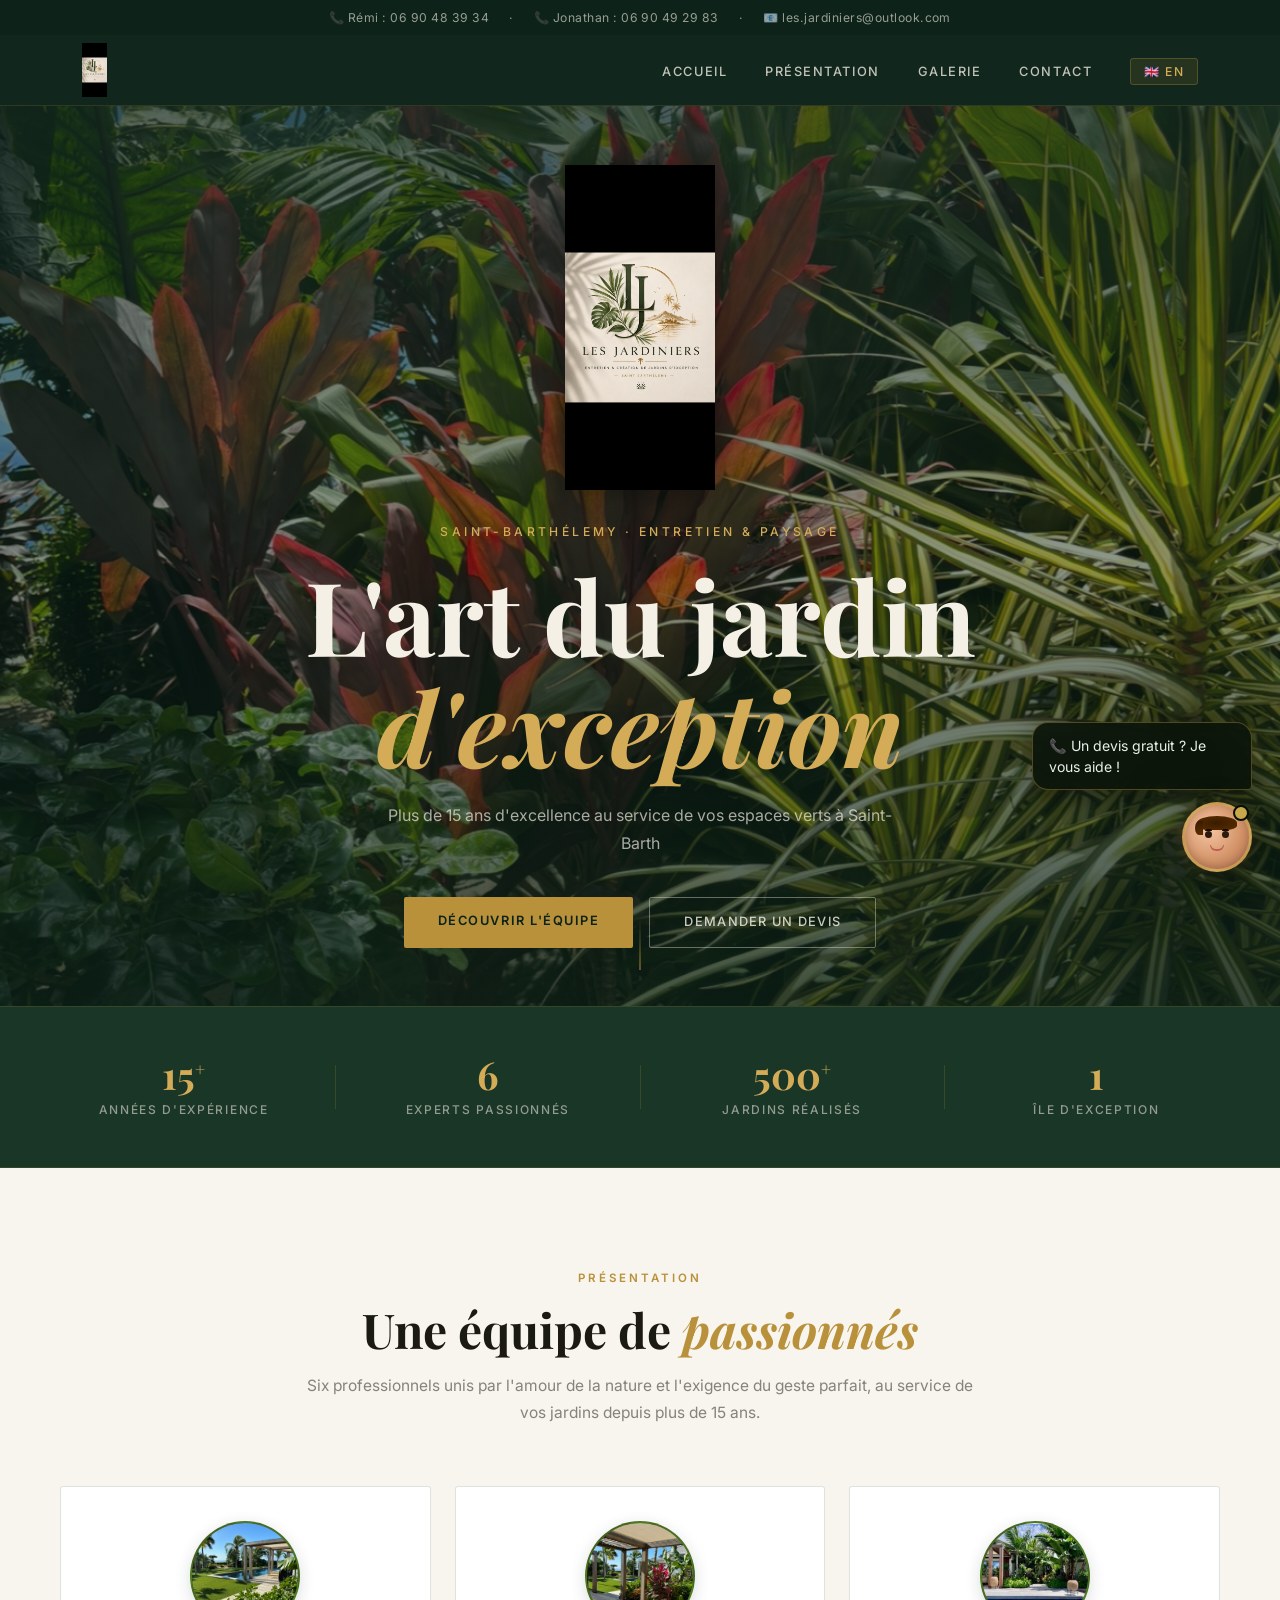
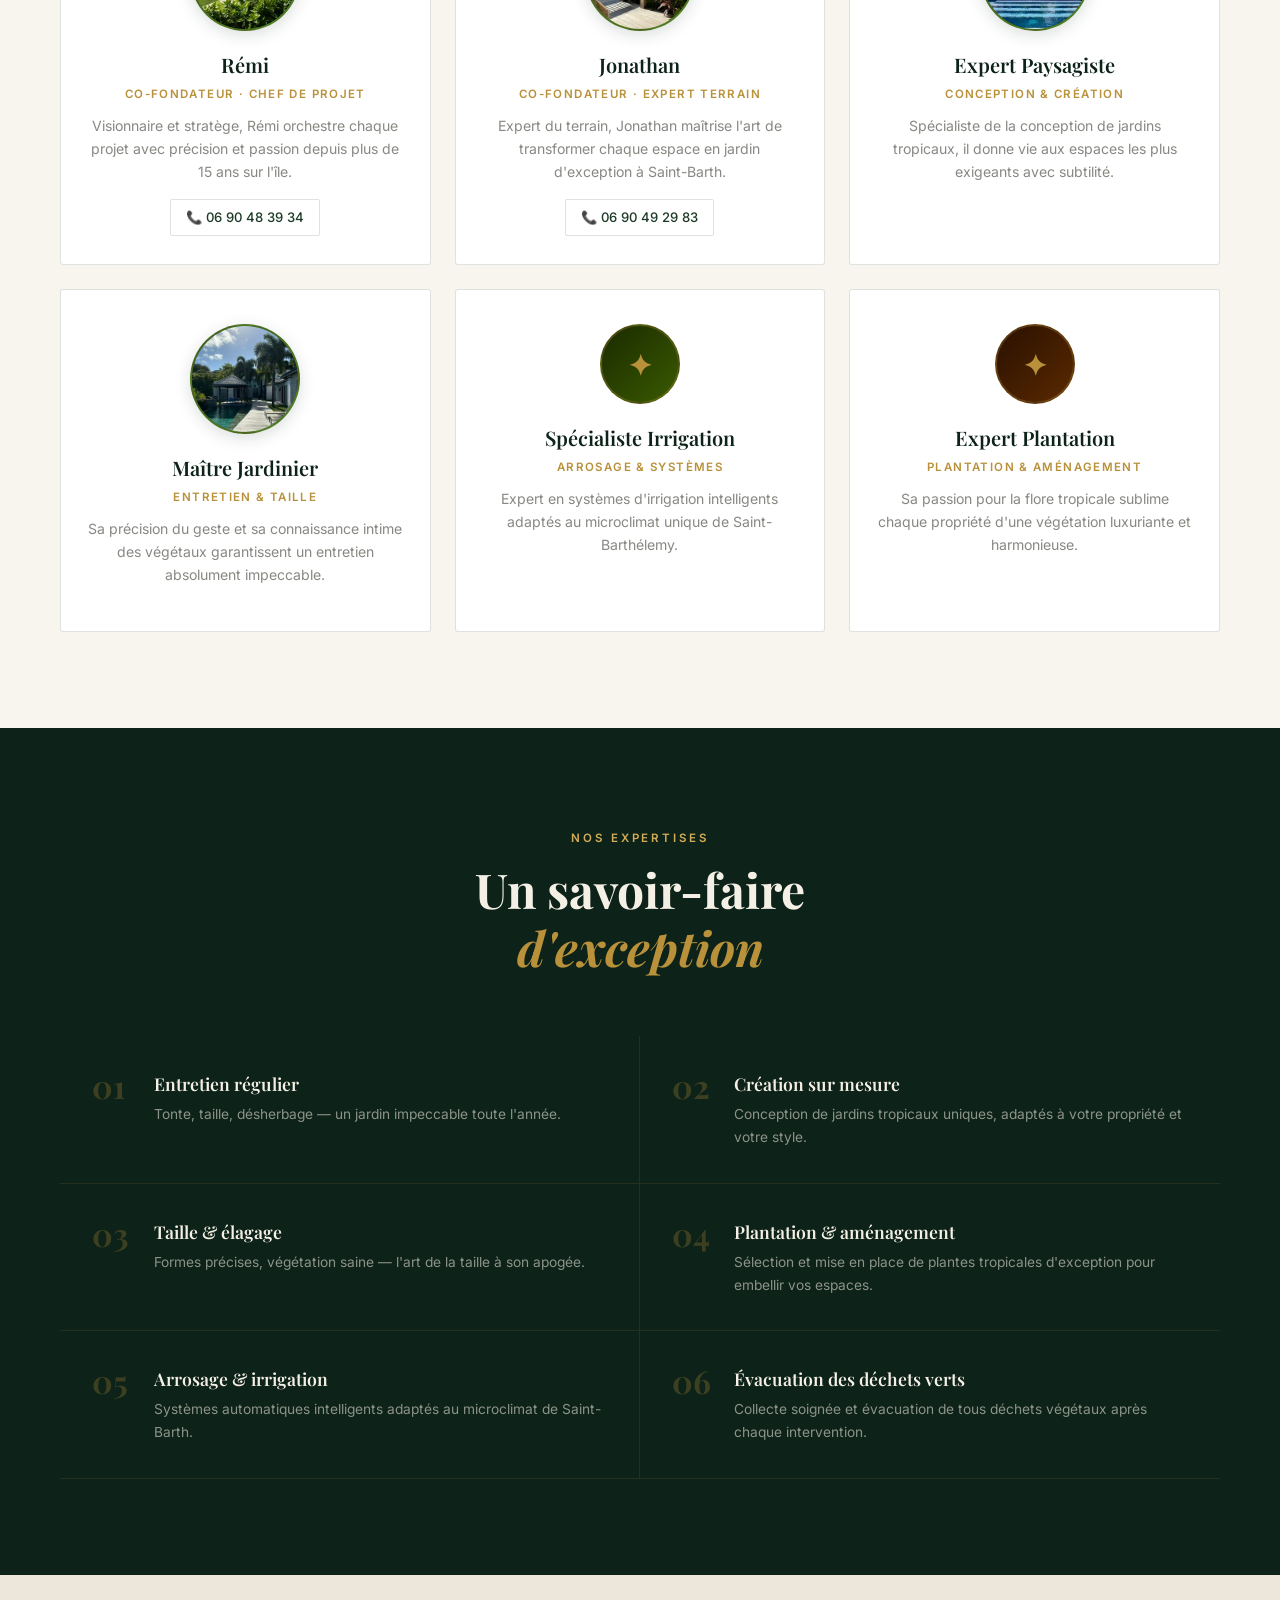
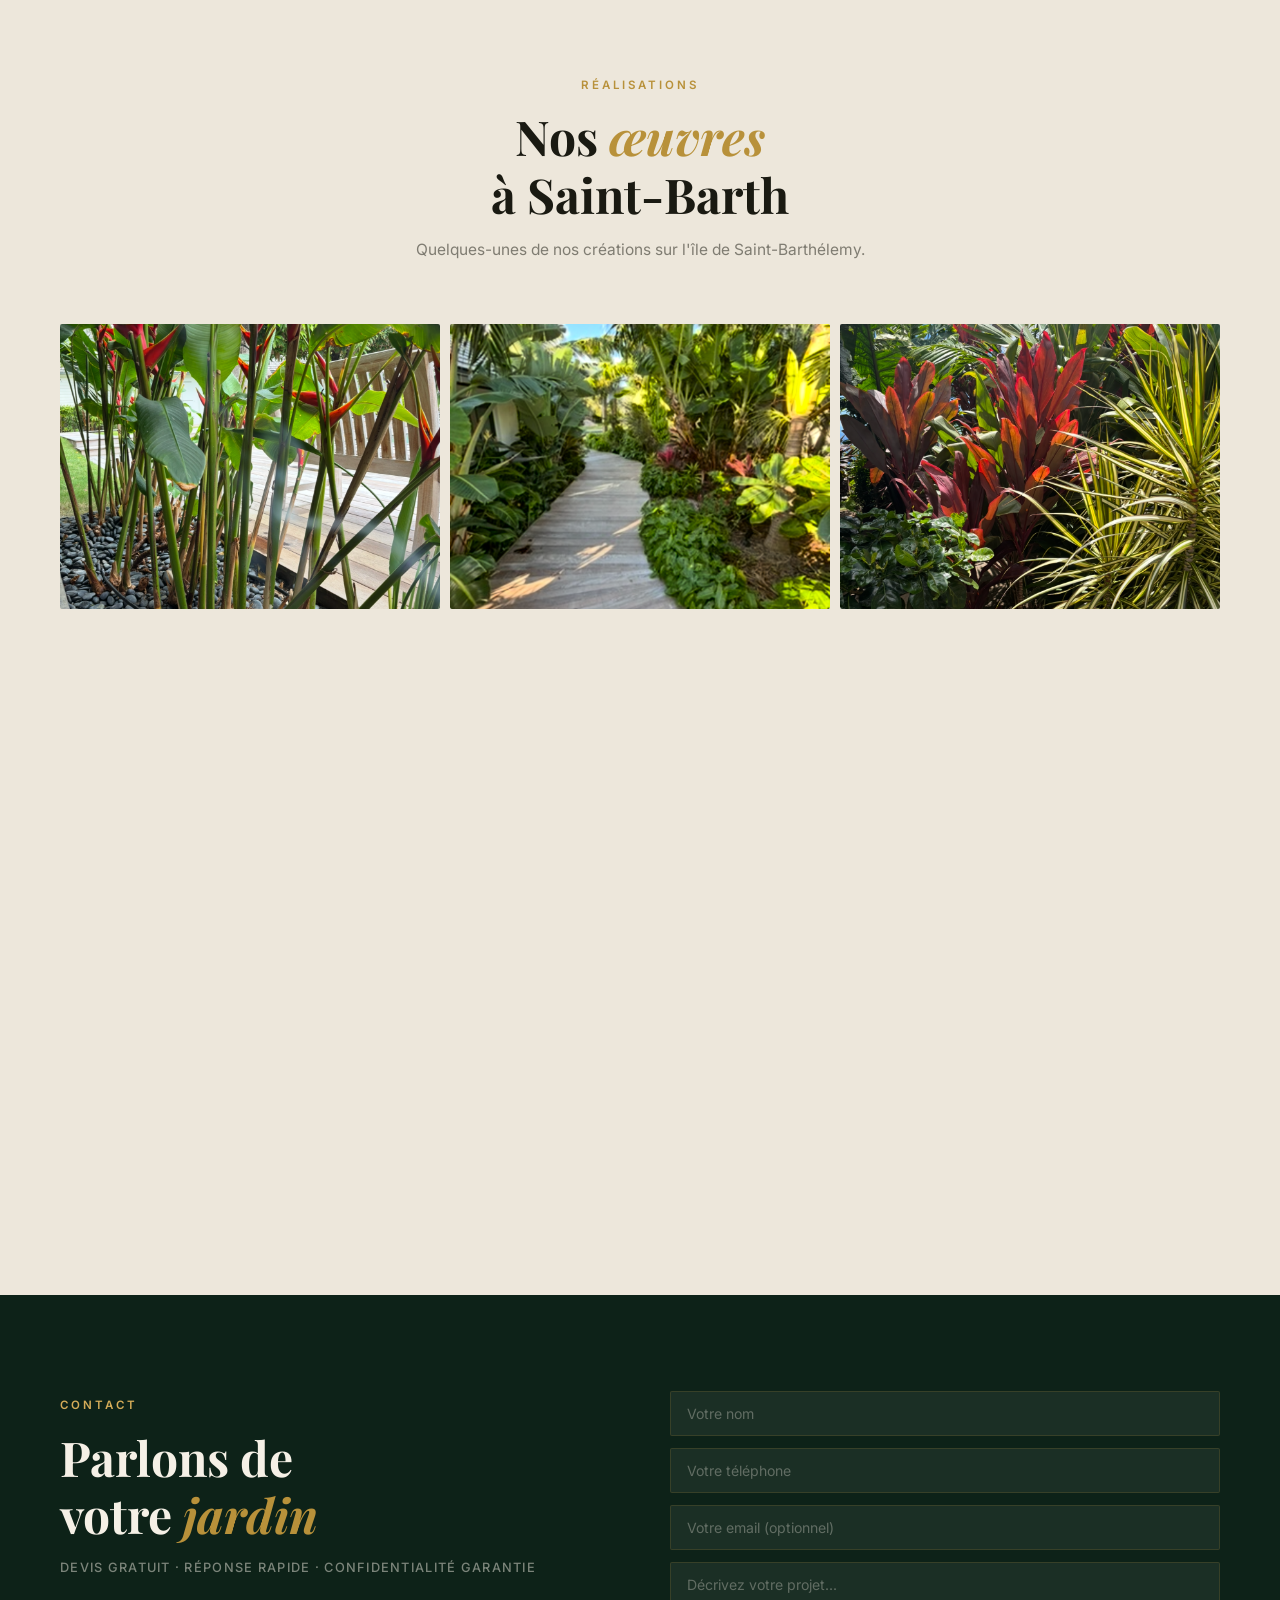
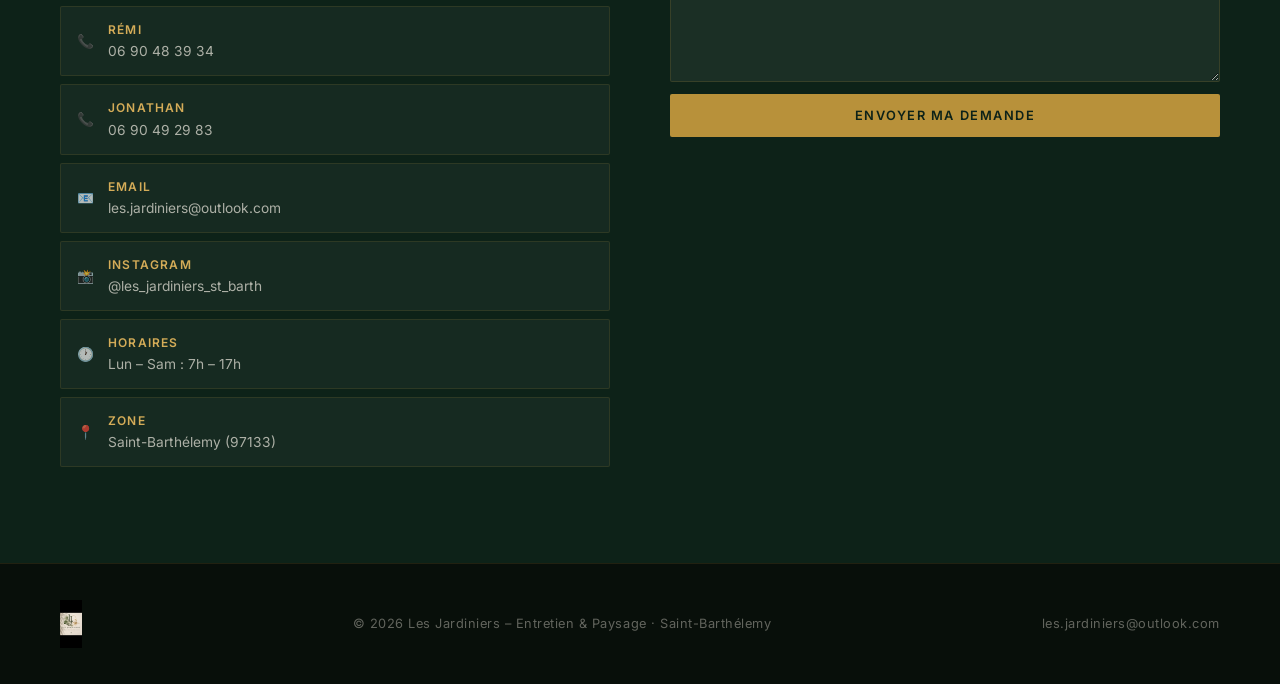
==== index.html @ 5f11cae6 "Refonte design : élégant vert/crème/or, logo intégré, nav Accueil·Présentation·Galerie·Contact https" ====
<!DOCTYPE html>
<html lang="fr">
<head>
  <meta charset="UTF-8" />
  <meta name="viewport" content="width=device-width, initial-scale=1.0" />
  <title>Les Jardiniers – Entretien & Paysage · Saint-Barthélemy</title>
  <link rel="preconnect" href="https://fonts.googleapis.com">
  <link rel="preconnect" href="https://fonts.gstatic.com" crossorigin>
  <link href="https://fonts.googleapis.com/css2?family=Playfair+Display:ital,wght@0,400;0,600;0,700;1,400;1,600&family=Inter:wght@300;400;500;600&display=swap" rel="stylesheet">
  <link rel="stylesheet" href="style.css" />
  <link rel="stylesheet" href="avatar.css" />
  <script src="three.min.js"></script>
</head>
<body>

  <!-- TOP INFO BAR -->
  <div id="topbar">
    <a href="tel:+590690483934">📞 Rémi : 06 90 48 39 34</a>
    <span>·</span>
    <a href="tel:+590690492983">📞 Jonathan : 06 90 49 29 83</a>
    <span>·</span>
    <a href="mailto:les.jardiniers@outlook.com">📧 les.jardiniers@outlook.com</a>
  </div>

  <!-- NAVIGATION -->
  <nav id="navbar">
    <div class="nav-inner">
      <a href="#accueil" class="logo">
        <img src="images/logo.png" alt="Les Jardiniers" class="logo-img" />
      </a>
      <button class="menu-toggle" id="menuToggle">&#9776;</button>
      <ul class="nav-links" id="navLinks">
        <li><a href="#accueil">Accueil</a></li>
        <li><a href="#presentation">Présentation</a></li>
        <li><a href="#galerie">Galerie</a></li>
        <li><a href="#contact">Contact</a></li>
        <li><a href="index-en.html" class="lang-switch">🇬🇧 EN</a></li>
      </ul>
    </div>
  </nav>

  <!-- HERO -->
  <section id="accueil" class="hero">
    <div class="hero-bg"></div>
    <div class="hero-content">
      <img src="images/logo.png" alt="Les Jardiniers" class="hero-logo reveal" />
      <p class="hero-eyebrow reveal">Saint-Barthélemy · Entretien & Paysage</p>
      <h1 class="hero-title reveal">
        L'art du jardin<br><span class="italic">d'exception</span>
      </h1>
      <p class="hero-sub reveal">Plus de 15 ans d'excellence au service de vos espaces verts à Saint-Barth</p>
      <div class="hero-actions reveal">
        <a href="#presentation" class="btn-primary">Découvrir l'équipe</a>
        <a href="#contact" class="btn-ghost">Demander un devis</a>
      </div>
    </div>
    <div class="hero-scroll"><span></span></div>
  </section>

  <!-- STATS -->
  <div class="stats-bar reveal">
    <div class="stat">
      <span class="stat-num">15<sup>+</sup></span>
      <span class="stat-label">Années d'expérience</span>
    </div>
    <div class="stat-divider"></div>
    <div class="stat">
      <span class="stat-num">6</span>
      <span class="stat-label">Experts passionnés</span>
    </div>
    <div class="stat-divider"></div>
    <div class="stat">
      <span class="stat-num">500<sup>+</sup></span>
      <span class="stat-label">Jardins réalisés</span>
    </div>
    <div class="stat-divider"></div>
    <div class="stat">
      <span class="stat-num">1</span>
      <span class="stat-label">Île d'exception</span>
    </div>
  </div>

  <!-- PRÉSENTATION (TEAM) -->
  <section id="presentation" class="section section-light">
    <div class="container">
      <div class="section-header reveal">
        <p class="section-eyebrow">Présentation</p>
        <h2 class="section-title">Une équipe de <em>passionnés</em></h2>
        <p class="section-desc">Six professionnels unis par l'amour de la nature et l'exigence du geste parfait, au service de vos jardins depuis plus de 15 ans.</p>
      </div>
      <div class="team-grid">

        <div class="team-card reveal">
          <div class="team-avatar-wrap">
            <div class="team-avatar photo">
              <img src="images/membre1.jpeg" alt="Rémi" />
            </div>
          </div>
          <h3 class="team-name">Rémi</h3>
          <p class="team-role">Co-fondateur · Chef de projet</p>
          <p class="team-bio">Visionnaire et stratège, Rémi orchestre chaque projet avec précision et passion depuis plus de 15 ans sur l'île.</p>
          <a href="tel:+590690483934" class="team-contact">📞 06 90 48 39 34</a>
        </div>

        <div class="team-card reveal">
          <div class="team-avatar-wrap">
            <div class="team-avatar photo">
              <img src="images/membre2.jpeg" alt="Jonathan" />
            </div>
          </div>
          <h3 class="team-name">Jonathan</h3>
          <p class="team-role">Co-fondateur · Expert terrain</p>
          <p class="team-bio">Expert du terrain, Jonathan maîtrise l'art de transformer chaque espace en jardin d'exception à Saint-Barth.</p>
          <a href="tel:+590690492983" class="team-contact">📞 06 90 49 29 83</a>
        </div>

        <div class="team-card reveal">
          <div class="team-avatar-wrap">
            <div class="team-avatar photo">
              <img src="images/membre3.jpeg" alt="Expert Paysagiste" />
            </div>
          </div>
          <h3 class="team-name">Expert Paysagiste</h3>
          <p class="team-role">Conception & Création</p>
          <p class="team-bio">Spécialiste de la conception de jardins tropicaux, il donne vie aux espaces les plus exigeants avec subtilité.</p>
        </div>

        <div class="team-card reveal">
          <div class="team-avatar-wrap">
            <div class="team-avatar photo">
              <img src="images/membre4.jpeg" alt="Maître Jardinier" />
            </div>
          </div>
          <h3 class="team-name">Maître Jardinier</h3>
          <p class="team-role">Entretien & Taille</p>
          <p class="team-bio">Sa précision du geste et sa connaissance intime des végétaux garantissent un entretien absolument impeccable.</p>
        </div>

        <div class="team-card reveal">
          <div class="team-avatar-wrap">
            <div class="team-avatar" style="--c1:#1a2a00;--c2:#3a5a00">
              <span class="avatar-initial">✦</span>
            </div>
          </div>
          <h3 class="team-name">Spécialiste Irrigation</h3>
          <p class="team-role">Arrosage & Systèmes</p>
          <p class="team-bio">Expert en systèmes d'irrigation intelligents adaptés au microclimat unique de Saint-Barthélemy.</p>
        </div>

        <div class="team-card reveal">
          <div class="team-avatar-wrap">
            <div class="team-avatar" style="--c1:#2a1000;--c2:#5a2a00">
              <span class="avatar-initial">✦</span>
            </div>
          </div>
          <h3 class="team-name">Expert Plantation</h3>
          <p class="team-role">Plantation & Aménagement</p>
          <p class="team-bio">Sa passion pour la flore tropicale sublime chaque propriété d'une végétation luxuriante et harmonieuse.</p>
        </div>

      </div>
    </div>
  </section>

  <!-- SERVICES -->
  <section id="services" class="section section-dark">
    <div class="container">
      <div class="section-header reveal">
        <p class="section-eyebrow">Nos expertises</p>
        <h2 class="section-title">Un savoir-faire<br><em>d'exception</em></h2>
      </div>
      <div class="services-list">
        <div class="service-item reveal">
          <span class="service-num">01</span>
          <div>
            <h3>Entretien régulier</h3>
            <p>Tonte, taille, désherbage — un jardin impeccable toute l'année.</p>
          </div>
        </div>
        <div class="service-item reveal">
          <span class="service-num">02</span>
          <div>
            <h3>Création sur mesure</h3>
            <p>Conception de jardins tropicaux uniques, adaptés à votre propriété et votre style.</p>
          </div>
        </div>
        <div class="service-item reveal">
          <span class="service-num">03</span>
          <div>
            <h3>Taille & élagage</h3>
            <p>Formes précises, végétation saine — l'art de la taille à son apogée.</p>
          </div>
        </div>
        <div class="service-item reveal">
          <span class="service-num">04</span>
          <div>
            <h3>Plantation & aménagement</h3>
            <p>Sélection et mise en place de plantes tropicales d'exception pour embellir vos espaces.</p>
          </div>
        </div>
        <div class="service-item reveal">
          <span class="service-num">05</span>
          <div>
            <h3>Arrosage & irrigation</h3>
            <p>Systèmes automatiques intelligents adaptés au microclimat de Saint-Barth.</p>
          </div>
        </div>
        <div class="service-item reveal">
          <span class="service-num">06</span>
          <div>
            <h3>Évacuation des déchets verts</h3>
            <p>Collecte soignée et évacuation de tous déchets végétaux après chaque intervention.</p>
          </div>
        </div>
      </div>
    </div>
  </section>

  <!-- GALERIE -->
  <section id="galerie" class="section section-tinted">
    <div class="container">
      <div class="section-header reveal">
        <p class="section-eyebrow">Réalisations</p>
        <h2 class="section-title">Nos <em>œuvres</em><br>à Saint-Barth</h2>
        <p class="section-desc">Quelques-unes de nos créations sur l'île de Saint-Barthélemy.</p>
      </div>
      <div class="gallery-grid">
        <div class="gallery-item reveal"><img src="images/jardin1.png" alt="Jardin tropical" /></div>
        <div class="gallery-item reveal"><img src="images/allee.png" alt="Allée en bois" /></div>
        <div class="gallery-item reveal"><img src="images/jardin2.png" alt="Palmiers tropicaux" /></div>
        <div class="gallery-item reveal"><img src="images/villa-mer.jpeg" alt="Villa vue mer" /></div>
        <div class="gallery-item reveal"><img src="images/pergola.jpeg" alt="Pergola tropicale" /></div>
        <div class="gallery-item reveal"><img src="images/terrasse.jpeg" alt="Terrasse en bois" /></div>
        <div class="gallery-item reveal"><img src="images/jardin3.jpeg" alt="Jardin" /></div>
        <div class="gallery-item reveal"><img src="images/arrosage.jpeg" alt="Irrigation" /></div>
        <div class="gallery-item reveal"><img src="images/jardin4.jpeg" alt="Réalisation" /></div>
      </div>
    </div>
  </section>

  <!-- CONTACT -->
  <section id="contact" class="section section-dark">
    <div class="container">
      <div class="contact-layout">
        <div class="contact-left reveal">
          <p class="section-eyebrow">Contact</p>
          <h2 class="section-title">Parlons de<br>votre <em>jardin</em></h2>
          <p class="contact-tagline">Devis gratuit · Réponse rapide · Confidentialité garantie</p>
          <div class="contact-details">
            <a href="tel:+590690483934" class="contact-card">
              <span class="cc-icon">📞</span>
              <div><strong>Rémi</strong><span>06 90 48 39 34</span></div>
            </a>
            <a href="tel:+590690492983" class="contact-card">
              <span class="cc-icon">📞</span>
              <div><strong>Jonathan</strong><span>06 90 49 29 83</span></div>
            </a>
            <a href="mailto:les.jardiniers@outlook.com" class="contact-card">
              <span class="cc-icon">📧</span>
              <div><strong>Email</strong><span>les.jardiniers@outlook.com</span></div>
            </a>
            <a href="https://instagram.com/les_jardiniers_st_barth" target="_blank" class="contact-card">
              <span class="cc-icon">📸</span>
              <div><strong>Instagram</strong><span>@les_jardiniers_st_barth</span></div>
            </a>
            <div class="contact-card">
              <span class="cc-icon">🕐</span>
              <div><strong>Horaires</strong><span>Lun – Sam : 7h – 17h</span></div>
            </div>
            <div class="contact-card">
              <span class="cc-icon">📍</span>
              <div><strong>Zone</strong><span>Saint-Barthélemy (97133)</span></div>
            </div>
          </div>
        </div>
        <form class="contact-form reveal" onsubmit="sendForm(event)">
          <input type="text" name="nom" placeholder="Votre nom" required />
          <input type="tel" name="tel" placeholder="Votre téléphone" required />
          <input type="email" name="email" placeholder="Votre email (optionnel)" />
          <textarea name="message" rows="5" placeholder="Décrivez votre projet..." required></textarea>
          <button type="submit" class="btn-primary full">Envoyer ma demande</button>
          <p id="form-feedback" class="form-feedback"></p>
        </form>
      </div>
    </div>
  </section>

  <!-- FOOTER -->
  <footer class="footer">
    <div class="footer-inner">
      <img src="images/logo.png" alt="Les Jardiniers" class="footer-logo" />
      <p>© 2026 Les Jardiniers – Entretien & Paysage · Saint-Barthélemy</p>
      <a href="mailto:les.jardiniers@outlook.com">les.jardiniers@outlook.com</a>
    </div>
  </footer>

  <!-- AVATAR LÉA -->
  <div id="avatar-launcher">
    <div id="avatar-bubble" style="display:none"></div>
    <div id="avatar-window">
      <div class="avatar-header">
        <div id="avatar-3d"></div>
        <div class="avatar-info">
          <div class="avatar-name">Léa</div>
          <div class="avatar-status" id="avatarStatus">Votre guide</div>
        </div>
        <button id="avatar-close">✕</button>
      </div>
      <div class="avatar-messages" id="avatar-messages"></div>
      <div class="avatar-suggestions" id="avatar-suggestions"></div>
      <div class="avatar-input-row">
        <button id="mic-btn" title="Parler">🎤</button>
        <input type="text" id="avatar-input" placeholder="Écrivez ou parlez..." />
        <button id="avatar-send">➤</button>
      </div>
    </div>
    <button id="avatar-btn">
      <div class="avatar-face-mini">
        <div class="eye-mini l"></div>
        <div class="eye-mini r"></div>
        <div class="mouth-mini"></div>
      </div>
      <span class="avatar-badge"></span>
    </button>
  </div>

  <script src="script.js"></script>
  <script src="avatar.js"></script>
  <script src="avatar3d.js"></script>
</body>
</html>
---- style.css ----
/* ============ RESET & BASE ============ */
*, *::before, *::after { box-sizing: border-box; margin: 0; padding: 0; }

:root {
  --dark:         #0d2218;
  --dark-mid:     #1a3626;
  --cream:        #f8f4ee;
  --cream-deep:   #ede7db;
  --white:        #ffffff;
  --gold:         #b8913a;
  --gold-light:   #d4ac58;
  --green:        #1c3a26;
  --border:       rgba(28,58,38,0.14);
  --border-gold:  rgba(184,145,58,0.28);
  --shadow:       0 2px 24px rgba(13,34,24,0.10);
  --shadow-lg:    0 8px 48px rgba(13,34,24,0.15);
  --text:         #1a1a12;
  --text-muted:   rgba(26,26,18,0.52);
  --text-light:   #f5f0e6;
  --font-serif:   'Playfair Display', Georgia, serif;
  --font-sans:    'Inter', system-ui, sans-serif;
}

html { scroll-behavior: smooth; }
body { font-family: var(--font-sans); background: var(--cream); color: var(--text); overflow-x: hidden; line-height: 1.6; }
a { text-decoration: none; color: inherit; }
img { display: block; max-width: 100%; }

/* ============ TOP INFO BAR ============ */
#topbar {
  background: var(--dark);
  padding: 8px 24px;
  display: flex;
  justify-content: center;
  align-items: center;
  gap: 20px;
  font-size: 0.76rem;
  color: rgba(245,240,230,0.6);
  letter-spacing: 0.04em;
  position: relative;
  z-index: 101;
}
#topbar a { color: inherit; transition: color 0.2s; }
#topbar a:hover { color: var(--gold-light); }
@media (max-width: 640px) { #topbar { display: none; } }

/* ============ NAVBAR ============ */
#navbar {
  position: sticky;
  top: 0;
  left: 0;
  right: 0;
  z-index: 100;
  background: rgba(13,34,24,0.98);
  backdrop-filter: blur(12px);
  border-bottom: 1px solid rgba(184,145,58,0.18);
  transition: box-shadow 0.3s;
}
#navbar.scrolled { box-shadow: 0 4px 28px rgba(13,34,24,0.35); }

.nav-inner {
  max-width: 1180px;
  margin: 0 auto;
  padding: 0 32px;
  height: 70px;
  display: flex;
  align-items: center;
}

.logo { display: flex; align-items: center; margin-right: auto; }
.logo-img { height: 54px; width: auto; transition: opacity 0.2s; }
.logo-img:hover { opacity: 0.85; }

.nav-links {
  display: flex;
  list-style: none;
  gap: 38px;
  align-items: center;
}
.nav-links a {
  color: rgba(245,240,230,0.78);
  font-size: 0.8rem;
  font-weight: 500;
  letter-spacing: 0.12em;
  text-transform: uppercase;
  transition: color 0.2s;
  position: relative;
  padding-bottom: 4px;
}
.nav-links a::after {
  content: '';
  position: absolute;
  bottom: 0; left: 0;
  width: 0; height: 1px;
  background: var(--gold);
  transition: width 0.25s ease;
}
.nav-links a:hover { color: #fff; }
.nav-links a:hover::after { width: 100%; }

.lang-switch {
  background: rgba(184,145,58,0.12) !important;
  border: 1px solid rgba(184,145,58,0.32) !important;
  border-radius: 3px;
  padding: 5px 13px !important;
  color: var(--gold-light) !important;
  font-size: 0.76rem !important;
}
.lang-switch:hover { background: rgba(184,145,58,0.25) !important; }
.lang-switch::after { display: none !important; }

.menu-toggle { display: none; background: none; border: none; color: #fff; font-size: 1.4rem; cursor: pointer; }

/* ============ HERO ============ */
.hero {
  min-height: 100vh;
  position: relative;
  display: flex;
  align-items: center;
  justify-content: center;
  overflow: hidden;
}
.hero-bg {
  position: absolute;
  inset: 0;
  background:
    linear-gradient(to bottom, rgba(13,34,24,0.70) 0%, rgba(13,34,24,0.48) 50%, rgba(13,34,24,0.78) 100%),
    url('images/jardin2.png') center/cover no-repeat;
}
.hero-content {
  position: relative;
  z-index: 2;
  text-align: center;
  padding: 48px 24px;
  max-width: 820px;
}
.hero-logo {
  width: 150px;
  height: auto;
  margin: 0 auto 32px;
  filter: drop-shadow(0 4px 20px rgba(0,0,0,0.45));
}
.hero-eyebrow {
  font-size: 0.76rem;
  letter-spacing: 0.28em;
  text-transform: uppercase;
  color: var(--gold-light);
  margin-bottom: 18px;
  font-weight: 500;
}
.hero-title {
  font-family: var(--font-serif);
  font-size: clamp(3rem, 8vw, 6.5rem);
  font-weight: 700;
  color: var(--text-light);
  line-height: 1.08;
  margin-bottom: 20px;
}
.hero-title .italic { font-style: italic; color: var(--gold-light); }
.hero-sub { font-size: 1rem; color: rgba(245,240,230,0.68); max-width: 520px; margin: 0 auto 40px; line-height: 1.75; }
.hero-actions { display: flex; gap: 16px; justify-content: center; flex-wrap: wrap; }
.hero-scroll { position: absolute; bottom: 36px; left: 50%; transform: translateX(-50%); z-index: 2; }
.hero-scroll span { display: block; width: 1px; height: 52px; background: linear-gradient(to bottom, transparent, var(--gold)); margin: 0 auto; animation: scrollPulse 2s ease-in-out infinite; }
@keyframes scrollPulse { 0%,100%{opacity:.4;transform:scaleY(.7)} 50%{opacity:1;transform:scaleY(1)} }

/* ============ BUTTONS ============ */
.btn-primary {
  display: inline-block;
  background: var(--gold);
  color: var(--dark);
  padding: 14px 34px;
  border-radius: 2px;
  font-size: 0.8rem;
  font-weight: 600;
  letter-spacing: 0.12em;
  text-transform: uppercase;
  transition: background 0.2s, transform 0.15s;
  border: none; cursor: pointer; font-family: var(--font-sans);
}
.btn-primary:hover { background: var(--gold-light); transform: translateY(-1px); }
.btn-primary.full { width: 100%; text-align: center; }

.btn-ghost {
  display: inline-block;
  border: 1px solid rgba(245,240,230,0.38);
  color: rgba(245,240,230,0.82);
  padding: 14px 34px;
  border-radius: 2px;
  font-size: 0.8rem;
  font-weight: 500;
  letter-spacing: 0.1em;
  text-transform: uppercase;
  transition: border-color 0.2s, color 0.2s;
}
.btn-ghost:hover { border-color: var(--gold); color: var(--gold-light); }

/* ============ STATS BAR ============ */
.stats-bar {
  background: var(--dark-mid);
  border-top: 1px solid rgba(184,145,58,0.18);
  border-bottom: 1px solid rgba(184,145,58,0.18);
  display: flex;
  align-items: center;
  justify-content: center;
  flex-wrap: wrap;
  padding: 36px 32px;
}
.stat { text-align: center; padding: 12px 44px; flex: 1; min-width: 140px; }
.stat-num { display: block; font-family: var(--font-serif); font-size: 2.4rem; font-weight: 700; color: var(--gold-light); line-height: 1; margin-bottom: 6px; }
.stat-num sup { font-size: 1.1rem; }
.stat-label { display: block; font-size: 0.75rem; letter-spacing: 0.14em; text-transform: uppercase; color: rgba(245,240,230,0.55); font-weight: 500; }
.stat-divider { width: 1px; height: 44px; background: rgba(184,145,58,0.2); flex-shrink: 0; }

/* ============ SECTIONS ============ */
.section { padding: 96px 24px; }
.section-light { background: var(--cream); color: var(--text); }
.section-tinted { background: var(--cream-deep); color: var(--text); }
.section-dark { background: var(--dark); color: var(--text-light); }

.container { max-width: 1160px; margin: 0 auto; }

.section-header { text-align: center; margin-bottom: 60px; max-width: 680px; margin-left: auto; margin-right: auto; }
.section-eyebrow { display: inline-block; font-size: 0.72rem; letter-spacing: 0.26em; text-transform: uppercase; color: var(--gold); margin-bottom: 14px; font-weight: 600; }
.section-dark .section-eyebrow { color: var(--gold-light); }
.section-title { font-family: var(--font-serif); font-size: clamp(2rem, 4vw, 3rem); font-weight: 700; line-height: 1.2; margin-bottom: 14px; }
.section-title em, .gold { font-style: italic; color: var(--gold); }
.section-dark .section-title { color: var(--text-light); }
.section-desc { font-size: 0.97rem; color: var(--text-muted); line-height: 1.72; }
.section-dark .section-desc { color: rgba(245,240,230,0.62); }

/* ============ TEAM ============ */
.team-grid { display: grid; grid-template-columns: repeat(auto-fit, minmax(275px, 1fr)); gap: 24px; }
.team-card {
  background: var(--white);
  border: 1px solid var(--border);
  border-radius: 3px;
  padding: 34px 26px 28px;
  text-align: center;
  transition: box-shadow 0.3s, transform 0.3s;
  position: relative;
  overflow: hidden;
}
.team-card::before {
  content: '';
  position: absolute; top: 0; left: 0; right: 0; height: 3px;
  background: linear-gradient(to right, var(--gold), var(--gold-light));
  transform: scaleX(0); transform-origin: left;
  transition: transform 0.3s ease;
}
.team-card:hover { box-shadow: var(--shadow-lg); transform: translateY(-4px); }
.team-card:hover::before { transform: scaleX(1); }

.team-avatar-wrap { margin-bottom: 18px; }
.team-avatar {
  width: 80px; height: 80px; border-radius: 50%;
  background: linear-gradient(135deg, var(--c1,#1a4a10), var(--c2,#2d7a1f));
  border: 2px solid var(--border-gold);
  display: flex; align-items: center; justify-content: center;
  margin: 0 auto; overflow: hidden;
}
.team-avatar.photo {
  width: 110px; height: 110px;
  box-shadow: 0 4px 16px rgba(13,34,24,0.15);
}
.team-avatar img { width: 100%; height: 100%; object-fit: cover; object-position: center top; }
.avatar-initial { font-family: var(--font-serif); font-size: 1.8rem; color: var(--gold); font-weight: 700; }

.team-name { font-family: var(--font-serif); font-size: 1.25rem; font-weight: 600; margin-bottom: 4px; color: var(--dark); }
.team-role { font-size: 0.72rem; letter-spacing: 0.12em; text-transform: uppercase; color: var(--gold); font-weight: 600; margin-bottom: 10px; }
.team-bio { font-size: 0.88rem; color: var(--text-muted); line-height: 1.65; margin-bottom: 16px; }
.team-contact {
  display: inline-block; font-size: 0.82rem; color: var(--green);
  border: 1px solid var(--border); border-radius: 2px; padding: 7px 15px;
  transition: all 0.2s; font-weight: 500;
}
.team-contact:hover { background: var(--green); color: #fff; border-color: var(--green); }

/* ============ SERVICES ============ */
.services-list { display: grid; grid-template-columns: 1fr 1fr; }
.service-item {
  display: flex; align-items: flex-start; gap: 20px;
  padding: 34px 32px;
  border-bottom: 1px solid rgba(184,145,58,0.14);
  transition: background 0.2s;
}
.service-item:nth-child(odd) { border-right: 1px solid rgba(184,145,58,0.14); }
.service-item:hover { background: rgba(255,255,255,0.04); }
.service-num { font-family: var(--font-serif); font-size: 2rem; font-weight: 700; color: rgba(184,145,58,0.28); line-height: 1; flex-shrink: 0; width: 42px; }
.service-item h3 { font-family: var(--font-serif); font-size: 1.1rem; font-weight: 600; color: var(--text-light); margin-bottom: 5px; }
.service-item p { font-size: 0.86rem; color: rgba(245,240,230,0.55); line-height: 1.65; }

/* ============ GALLERY ============ */
.gallery-grid { display: grid; grid-template-columns: repeat(3,1fr); gap: 10px; }
.gallery-item { overflow: hidden; border-radius: 2px; aspect-ratio: 4/3; background: var(--cream-deep); }
.gallery-item img { width: 100%; height: 100%; object-fit: cover; transition: transform 0.5s ease; }
.gallery-item:hover img { transform: scale(1.05); }

/* ============ CONTACT ============ */
.contact-layout { display: grid; grid-template-columns: 1fr 1fr; gap: 60px; align-items: start; }
.contact-tagline { font-size: 0.8rem; letter-spacing: 0.1em; color: rgba(245,240,230,0.48); margin-bottom: 28px; text-transform: uppercase; font-weight: 500; }
.contact-details { display: flex; flex-direction: column; gap: 8px; }
.contact-card {
  display: flex; align-items: center; gap: 14px;
  padding: 13px 16px;
  background: rgba(255,255,255,0.04);
  border: 1px solid rgba(184,145,58,0.14);
  border-radius: 2px;
  transition: background 0.2s, border-color 0.2s;
}
.contact-card:hover { background: rgba(255,255,255,0.07); border-color: rgba(184,145,58,0.32); }
.cc-icon { font-size: 1rem; flex-shrink: 0; }
.contact-card div { display: flex; flex-direction: column; }
.contact-card strong { font-size: 0.75rem; letter-spacing: 0.1em; text-transform: uppercase; color: var(--gold-light); font-weight: 600; margin-bottom: 1px; }
.contact-card span { font-size: 0.86rem; color: rgba(245,240,230,0.68); }

.contact-form { display: flex; flex-direction: column; gap: 12px; }
.contact-form input, .contact-form textarea {
  background: rgba(255,255,255,0.06);
  border: 1px solid rgba(184,145,58,0.18);
  border-radius: 2px; padding: 13px 16px;
  color: var(--text-light); font-family: var(--font-sans); font-size: 0.88rem;
  outline: none; transition: border-color 0.2s; width: 100%;
}
.contact-form input::placeholder, .contact-form textarea::placeholder { color: rgba(245,240,230,0.32); }
.contact-form input:focus, .contact-form textarea:focus { border-color: rgba(184,145,58,0.45); }
.contact-form textarea { resize: vertical; min-height: 120px; }
.form-feedback { font-size: 0.86rem; color: var(--gold-light); min-height: 1.2em; }

/* ============ FOOTER ============ */
.footer { background: #080f0a; border-top: 1px solid rgba(184,145,58,0.14); padding: 36px 24px; }
.footer-inner { max-width: 1160px; margin: 0 auto; display: flex; align-items: center; justify-content: space-between; flex-wrap: wrap; gap: 14px; }
.footer-logo { height: 48px; width: auto; }
.footer p, .footer a { font-size: 0.8rem; color: rgba(245,240,230,0.38); letter-spacing: 0.04em; }
.footer a:hover { color: var(--gold-light); }

/* ============ REVEAL ============ */
.reveal { opacity: 0; transform: translateY(20px); transition: opacity 0.6s ease, transform 0.6s ease; }
.reveal.visible { opacity: 1; transform: translateY(0); }

/* ============ MOBILE ============ */
@media (max-width: 768px) {
  .nav-inner { padding: 0 18px; }
  .menu-toggle { display: block; margin-left: 16px; }
  .nav-links {
    position: fixed; inset: 70px 0 0 0;
    background: rgba(13,34,24,0.98); flex-direction: column;
    justify-content: center; gap: 28px; display: none;
    padding: 32px; text-align: center;
  }
  .nav-links.open { display: flex; }
  .nav-links a { font-size: 1rem; }
  .hero-logo { width: 110px; }
  .stat-divider { display: none; }
  .stat { padding: 10px 18px; }
  .team-grid { grid-template-columns: 1fr 1fr; gap: 16px; }
  .services-list { grid-template-columns: 1fr; }
  .service-item:nth-child(odd) { border-right: none; }
  .gallery-grid { grid-template-columns: 1fr 1fr; }
  .contact-layout { grid-template-columns: 1fr; gap: 36px; }
  .section { padding: 60px 18px; }
  .footer-inner { justify-content: center; text-align: center; flex-direction: column; }
}
@media (max-width: 480px) {
  .team-grid { grid-template-columns: 1fr; }
  .gallery-grid { grid-template-columns: 1fr; }
}
---- avatar.css ----
/* ============ AVATAR LÉA – Thème sombre futuriste ============ */

#avatar-launcher {
  position: fixed;
  bottom: 28px;
  right: 28px;
  z-index: 999;
  display: flex;
  flex-direction: column;
  align-items: flex-end;
  gap: 12px;
}

/* Bulle de bienvenue */
#avatar-bubble {
  background: rgba(10,20,10,0.92);
  border: 1px solid rgba(201,168,76,0.35);
  border-radius: 16px 16px 4px 16px;
  padding: 12px 16px;
  font-size: 0.88rem;
  color: #e8f0e8;
  box-shadow: 0 4px 24px rgba(0,0,0,0.4), 0 0 12px rgba(201,168,76,0.1);
  max-width: 220px;
  line-height: 1.5;
  cursor: pointer;
  animation: popIn 0.4s ease;
  backdrop-filter: blur(12px);
  white-space: pre-line;
}

/* Bouton launcher */
#avatar-btn {
  width: 70px;
  height: 70px;
  border-radius: 50%;
  background: radial-gradient(ellipse at 38% 38%, #f5c5a3, #d4956a 55%, #b87050);
  border: 3px solid rgba(201,168,76,0.6);
  cursor: pointer;
  box-shadow: 0 6px 28px rgba(0,0,0,0.5), 0 0 18px rgba(201,168,76,0.25), inset 0 -2px 8px rgba(0,0,0,0.2);
  display: flex;
  align-items: center;
  justify-content: center;
  transition: transform 0.2s, box-shadow 0.2s;
  position: relative;
  overflow: visible;
}
#avatar-btn:hover {
  transform: scale(1.08);
  box-shadow: 0 8px 36px rgba(0,0,0,0.5), 0 0 28px rgba(201,168,76,0.4);
}

/* Mini visage sur le bouton */
.avatar-face-mini {
  position: relative;
  width: 38px;
  height: 38px;
}

/* Cheveux mini */
.avatar-face-mini::before {
  content: '';
  position: absolute;
  top: -2px;
  left: -1px;
  right: -1px;
  height: 14px;
  background: radial-gradient(ellipse, #3a1c00, #5a2e00);
  border-radius: 50% 50% 30% 30%;
  z-index: 0;
}

/* Boucles mini */
.avatar-face-mini::after {
  content: '';
  position: absolute;
  top: 3px;
  left: -3px;
  width: 8px;
  height: 14px;
  background: linear-gradient(to bottom, #3a1c00, #5a2e00);
  border-radius: 50% 0 0 50%;
  z-index: 0;
}

.eye-mini {
  position: absolute;
  width: 7px;
  height: 7px;
  background: #2d1a0e;
  border-radius: 50%;
  top: 13px;
  z-index: 1;
}
.eye-mini.l { left: 7px; }
.eye-mini.r { right: 7px; }

/* Cils mini */
.eye-mini::after {
  content: '';
  position: absolute;
  top: -2px;
  left: 0;
  right: 0;
  height: 2px;
  background: #1a0a00;
  border-radius: 2px 2px 0 0;
}

.mouth-mini {
  position: absolute;
  bottom: 5px;
  left: 50%;
  transform: translateX(-50%);
  width: 14px;
  height: 6px;
  border-bottom: 2.5px solid #c06050;
  border-left: 1.5px solid #c06050;
  border-right: 1.5px solid #c06050;
  border-radius: 0 0 8px 8px;
  z-index: 1;
}

.avatar-badge {
  position: absolute;
  top: 0;
  right: 0;
  width: 16px;
  height: 16px;
  background: #c9a84c;
  border-radius: 50%;
  border: 2px solid #050d05;
  animation: pulse 2s infinite;
}

/* ---- Fenêtre de chat ---- */
#avatar-window {
  position: fixed;
  bottom: 112px;
  right: 28px;
  width: 340px;
  max-height: 540px;
  background: rgba(8,16,8,0.96);
  border: 1px solid rgba(201,168,76,0.22);
  border-radius: 22px;
  box-shadow: 0 20px 60px rgba(0,0,0,0.7), 0 0 40px rgba(201,168,76,0.08);
  display: none;
  flex-direction: column;
  overflow: hidden;
  z-index: 1000;
  animation: slideUp 0.35s ease;
  backdrop-filter: blur(20px);
}
#avatar-window.open { display: flex; }

/* ---- Header ---- */
.avatar-header {
  background: linear-gradient(135deg, #0a1a0a 0%, #121e10 60%, #1a2c14 100%);
  border-bottom: 1px solid rgba(201,168,76,0.18);
  padding: 14px 16px 12px;
  display: flex;
  align-items: center;
  gap: 14px;
  position: relative;
  overflow: hidden;
  min-height: 180px;
}
.avatar-header::before {
  content: '';
  position: absolute;
  inset: 0;
  background: radial-gradient(ellipse at 30% 50%, rgba(201,168,76,0.06), transparent 60%);
  pointer-events: none;
}

/* ---- Zone 3D Léa (canvas Three.js) ---- */
#avatar-3d {
  flex-shrink: 0;
  display: block;
  border-radius: 8px;
  overflow: hidden;
  box-shadow: 0 4px 18px rgba(0,0,0,0.5), 0 0 12px rgba(201,168,76,0.12);
}

.avatar-face {
  display: none;
}

/* Joues rosées */
.avatar-face::before {
  content: '';
  position: absolute;
  bottom: 16px;
  left: 4px;
  right: 4px;
  height: 14px;
  background:
    radial-gradient(ellipse at 20% 50%, rgba(220,100,100,0.22), transparent 55%),
    radial-gradient(ellipse at 80% 50%, rgba(220,100,100,0.22), transparent 55%);
  z-index: 1;
  pointer-events: none;
}

/* Cheveux longs */
.avatar-hair {
  position: absolute;
  width: 100%;
  height: 100%;
  top: 0;
  left: 0;
  pointer-events: none;
  z-index: 3;
}

/* Cheveux du dessus */
.avatar-hair::before {
  content: '';
  position: absolute;
  top: -10px;
  left: -4px;
  right: -4px;
  height: 30px;
  background: linear-gradient(to bottom, #2a1200, #3d1c00 70%, transparent);
  border-radius: 50% 50% 0 0;
  z-index: 3;
}

/* Mèches latérales */
.avatar-hair::after {
  content: '';
  position: absolute;
  top: 8px;
  left: -8px;
  width: 12px;
  height: 40px;
  background: linear-gradient(to bottom, #2a1200, #3d1c00 60%, transparent);
  border-radius: 50% 0 30% 50%;
  box-shadow: 67px 0 0 0 #2a1200;
  z-index: 3;
}

/* Yeux */
.avatar-eyes {
  position: absolute;
  top: 24px;
  left: 0;
  right: 0;
  display: flex;
  justify-content: center;
  gap: 12px;
  z-index: 4;
}

.eye {
  position: relative;
  width: 12px;
  height: 13px;
  background: #fff;
  border-radius: 50%;
  display: flex;
  align-items: center;
  justify-content: center;
  box-shadow: 0 1px 4px rgba(0,0,0,0.35);
}

/* Cils supérieurs */
.eye::before {
  content: '';
  position: absolute;
  top: -3px;
  left: -2px;
  right: -2px;
  height: 4px;
  background: #1a0800;
  border-radius: 4px 4px 0 0;
  z-index: 5;
}

/* Ombre paupière */
.eye::after {
  content: '';
  position: absolute;
  top: -1px;
  left: 0;
  right: 0;
  height: 3px;
  background: rgba(120,60,100,0.25);
  border-radius: 0;
  z-index: 4;
}

.pupil {
  width: 7px;
  height: 8px;
  background: radial-gradient(circle at 35% 35%, #5a3a70, #1a0a28);
  border-radius: 50%;
  position: relative;
  animation: blink 4s infinite;
  z-index: 4;
}

/* Reflet */
.pupil::after {
  content: '';
  position: absolute;
  top: 1px;
  left: 1px;
  width: 2.5px;
  height: 2.5px;
  background: rgba(255,255,255,0.85);
  border-radius: 50%;
}

/* Bouche */
.avatar-mouth {
  position: absolute;
  bottom: 13px;
  left: 50%;
  transform: translateX(-50%);
  width: 20px;
  height: 9px;
  border-bottom: 2.5px solid #c05848;
  border-left: 2px solid #c05848;
  border-right: 2px solid #c05848;
  border-radius: 0 0 12px 12px;
  z-index: 4;
  transition: all 0.1s;
}

.avatar-mouth.talking {
  animation: talk 0.15s infinite alternate;
}

.avatar-mouth.happy {
  border-color: #d06858;
  height: 11px;
  width: 24px;
}

/* Cou */
.avatar-neck {
  width: 22px;
  height: 12px;
  background: linear-gradient(to bottom, #d08858, #c07848);
  margin-top: -3px;
  border-radius: 0 0 4px 4px;
}

/* Corps */
.avatar-body {
  width: 40px;
  height: 18px;
  background: linear-gradient(to bottom, #1a2c14, #243c1c);
  border-radius: 6px 6px 0 0;
  margin-top: 0;
  position: relative;
  border-top: 1px solid rgba(201,168,76,0.3);
}

.avatar-body::after {
  content: '✦';
  position: absolute;
  top: 2px;
  left: 50%;
  transform: translateX(-50%);
  font-size: 0.65rem;
  color: rgba(201,168,76,0.7);
}

/* Info texte */
.avatar-info { flex: 1; }
.avatar-name {
  color: #c9a84c;
  font-weight: 700;
  font-size: 1.05rem;
  letter-spacing: 1px;
  font-family: 'Playfair Display', Georgia, serif;
}
.avatar-status {
  color: rgba(240,244,240,0.55);
  font-size: 0.78rem;
  margin-top: 3px;
  font-style: italic;
}

#avatar-close {
  background: rgba(255,255,255,0.07);
  border: 1px solid rgba(255,255,255,0.12);
  color: rgba(240,244,240,0.7);
  width: 28px;
  height: 28px;
  border-radius: 50%;
  cursor: pointer;
  font-size: 0.85rem;
  display: flex;
  align-items: center;
  justify-content: center;
  transition: all 0.2s;
}
#avatar-close:hover { background: rgba(255,255,255,0.14); color: #fff; }

/* ---- Messages ---- */
.avatar-messages {
  flex: 1;
  overflow-y: auto;
  padding: 14px 14px;
  display: flex;
  flex-direction: column;
  gap: 10px;
  min-height: 120px;
  scrollbar-width: thin;
  scrollbar-color: rgba(201,168,76,0.2) transparent;
}

.amsg {
  max-width: 86%;
  padding: 10px 14px;
  border-radius: 12px;
  font-size: 0.86rem;
  line-height: 1.5;
  animation: popIn 0.25s ease;
}
.amsg.bot {
  background: rgba(255,255,255,0.06);
  color: #e0e8e0;
  border: 1px solid rgba(255,255,255,0.08);
  border-radius: 4px 12px 12px 12px;
  align-self: flex-start;
  white-space: pre-line;
}
.amsg.user {
  background: linear-gradient(135deg, rgba(201,168,76,0.22), rgba(201,168,76,0.12));
  color: #f0e8d0;
  border: 1px solid rgba(201,168,76,0.28);
  border-radius: 12px 4px 12px 12px;
  align-self: flex-end;
}

/* ---- Suggestions ---- */
.avatar-suggestions {
  padding: 6px 12px 10px;
  display: flex;
  flex-wrap: wrap;
  gap: 6px;
  border-top: 1px solid rgba(255,255,255,0.05);
}

.sug-btn {
  background: rgba(255,255,255,0.04);
  border: 1px solid rgba(201,168,76,0.25);
  border-radius: 18px;
  padding: 5px 12px;
  font-size: 0.77rem;
  color: rgba(201,168,76,0.85);
  cursor: pointer;
  transition: all 0.2s;
  font-family: inherit;
}
.sug-btn:hover {
  background: rgba(201,168,76,0.14);
  border-color: rgba(201,168,76,0.5);
  color: #c9a84c;
}

/* ---- Zone de saisie ---- */
.avatar-input-row {
  border-top: 1px solid rgba(255,255,255,0.07);
  padding: 10px 12px;
  display: flex;
  gap: 8px;
  align-items: center;
  background: rgba(0,0,0,0.2);
}

#mic-btn {
  width: 36px;
  height: 36px;
  border-radius: 50%;
  border: 1px solid rgba(201,168,76,0.3);
  background: rgba(255,255,255,0.04);
  cursor: pointer;
  font-size: 1rem;
  display: flex;
  align-items: center;
  justify-content: center;
  transition: all 0.2s;
  flex-shrink: 0;
}
#mic-btn:hover { background: rgba(201,168,76,0.1); border-color: rgba(201,168,76,0.5); }
#mic-btn.listening { background: rgba(220,60,60,0.25); border-color: #e74c3c; animation: pulse 0.8s infinite; }

#avatar-input {
  flex: 1;
  border: 1px solid rgba(255,255,255,0.1);
  border-radius: 18px;
  padding: 8px 14px;
  font-size: 0.85rem;
  font-family: inherit;
  outline: none;
  background: rgba(255,255,255,0.05);
  color: #e0e8e0;
  transition: border-color 0.2s;
}
#avatar-input::placeholder { color: rgba(240,244,240,0.3); }
#avatar-input:focus { border-color: rgba(201,168,76,0.4); }

#avatar-send {
  width: 36px;
  height: 36px;
  border-radius: 50%;
  background: linear-gradient(135deg, #c9a84c, #a88030);
  border: none;
  color: #050d05;
  cursor: pointer;
  font-size: 1rem;
  display: flex;
  align-items: center;
  justify-content: center;
  transition: all 0.2s;
  flex-shrink: 0;
  box-shadow: 0 2px 10px rgba(201,168,76,0.3);
}
#avatar-send:hover { background: linear-gradient(135deg, #d4b860, #c9a84c); box-shadow: 0 4px 16px rgba(201,168,76,0.4); }

/* Indicateur de frappe */
.speaking-dots {
  display: flex;
  gap: 4px;
  align-items: center;
  padding: 8px 14px;
  align-self: flex-start;
}
.speaking-dots span {
  width: 6px;
  height: 6px;
  background: rgba(201,168,76,0.6);
  border-radius: 50%;
  animation: bounce 0.8s infinite;
}
.speaking-dots span:nth-child(2) { animation-delay: 0.15s; }
.speaking-dots span:nth-child(3) { animation-delay: 0.3s; }

/* ---- Animations ---- */
@keyframes blink {
  0%, 90%, 100% { transform: scaleY(1); }
  95% { transform: scaleY(0.08); }
}

@keyframes talk {
  from { height: 4px; border-radius: 0 0 6px 6px; }
  to { height: 13px; border-radius: 0 0 14px 14px; }
}

@keyframes bounce {
  0%, 100% { transform: translateY(0); }
  50% { transform: translateY(-5px); }
}

@keyframes popIn {
  from { opacity: 0; transform: scale(0.85); }
  to { opacity: 1; transform: scale(1); }
}

@keyframes slideUp {
  from { opacity: 0; transform: translateY(20px); }
  to { opacity: 1; transform: translateY(0); }
}

@keyframes pulse {
  0%, 100% { transform: scale(1); opacity: 1; }
  50% { transform: scale(1.18); opacity: 0.75; }
}

@media (max-width: 480px) {
  #avatar-window { right: 10px; left: 10px; width: auto; bottom: 100px; }
  #avatar-launcher { right: 16px; bottom: 16px; }
}
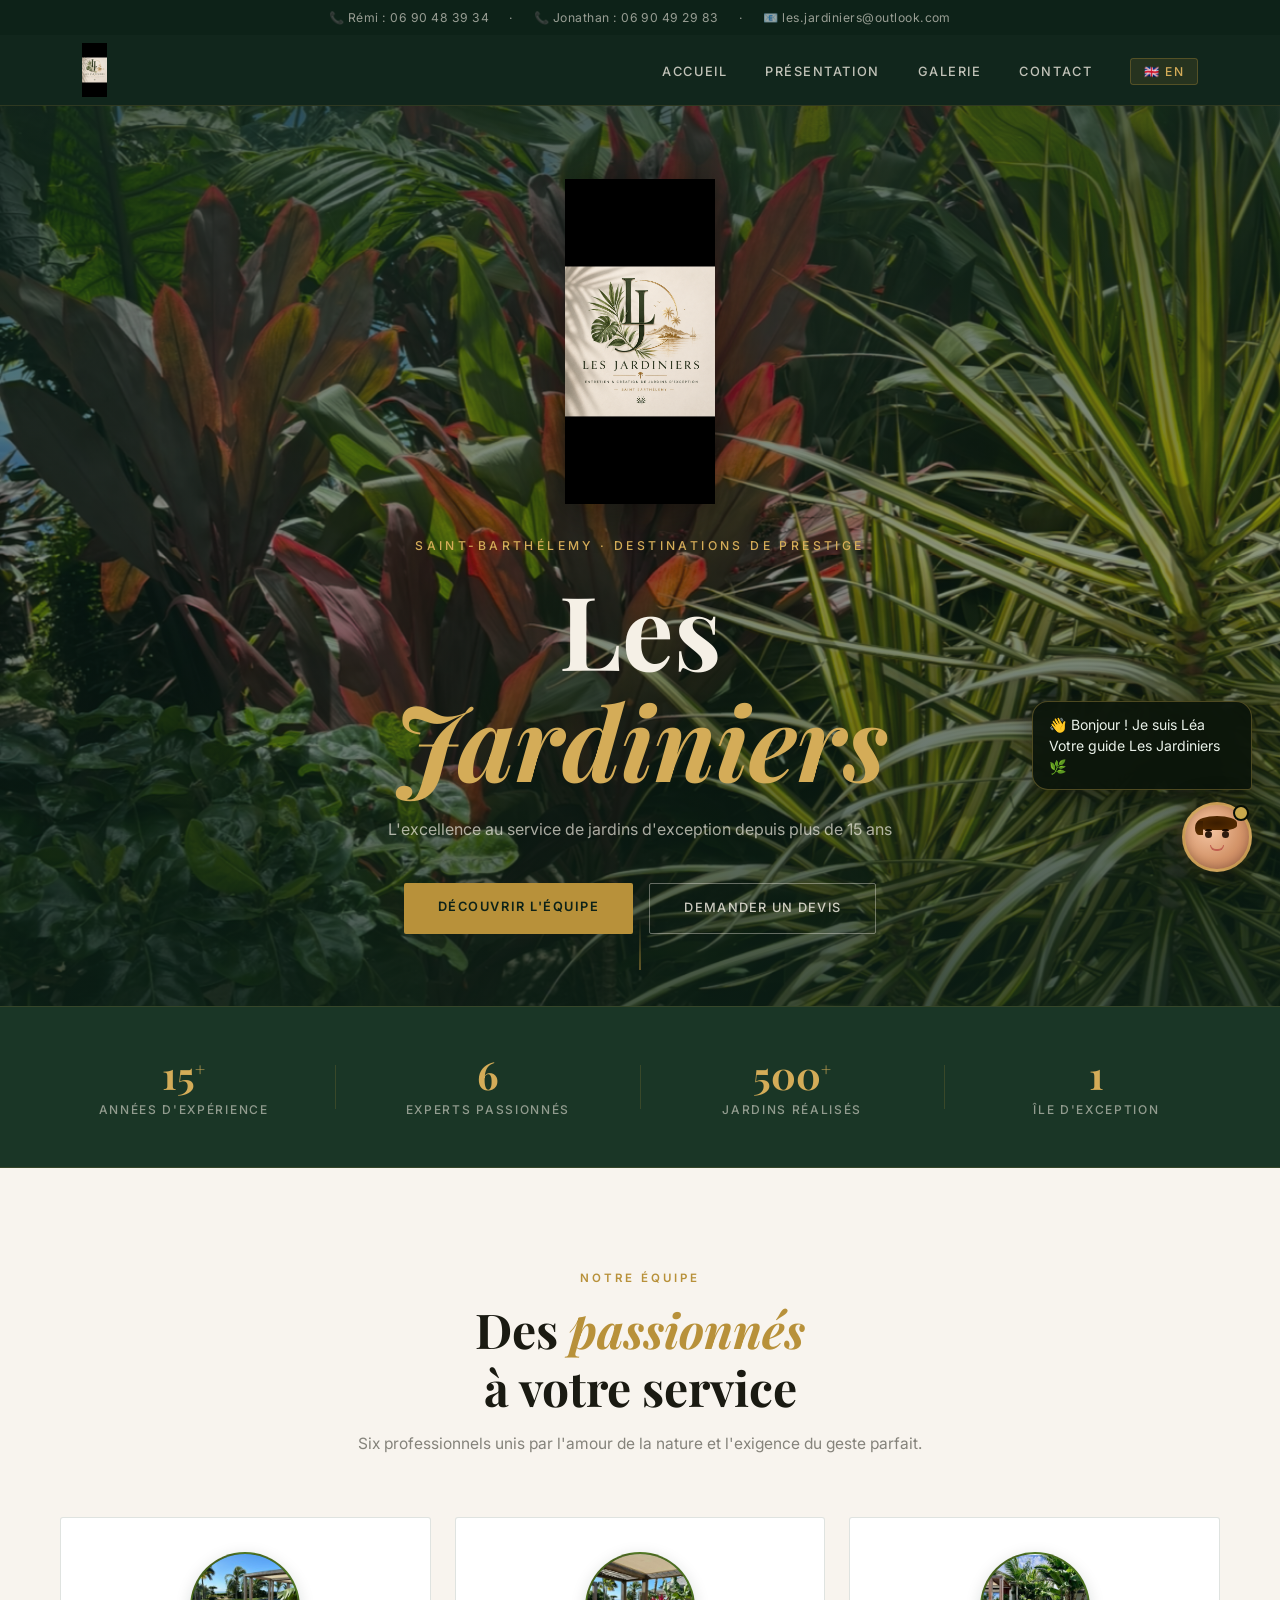
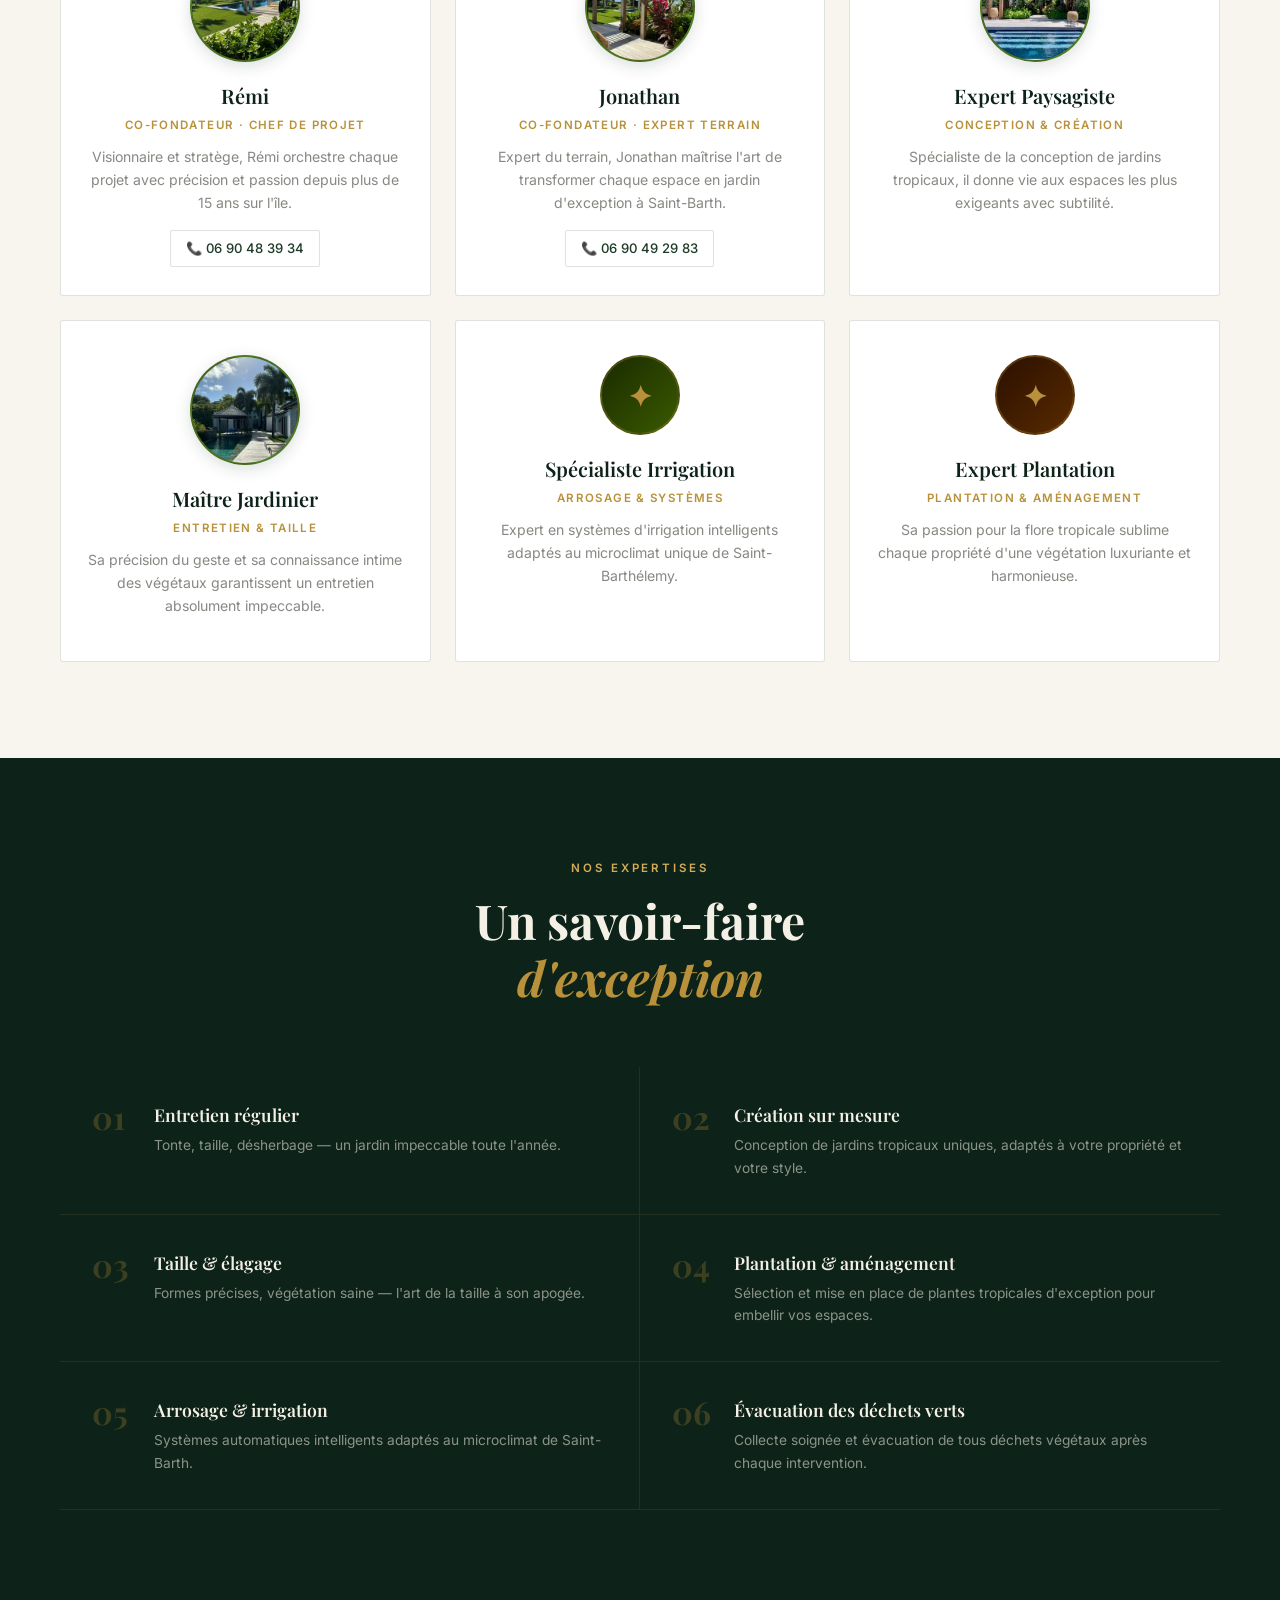
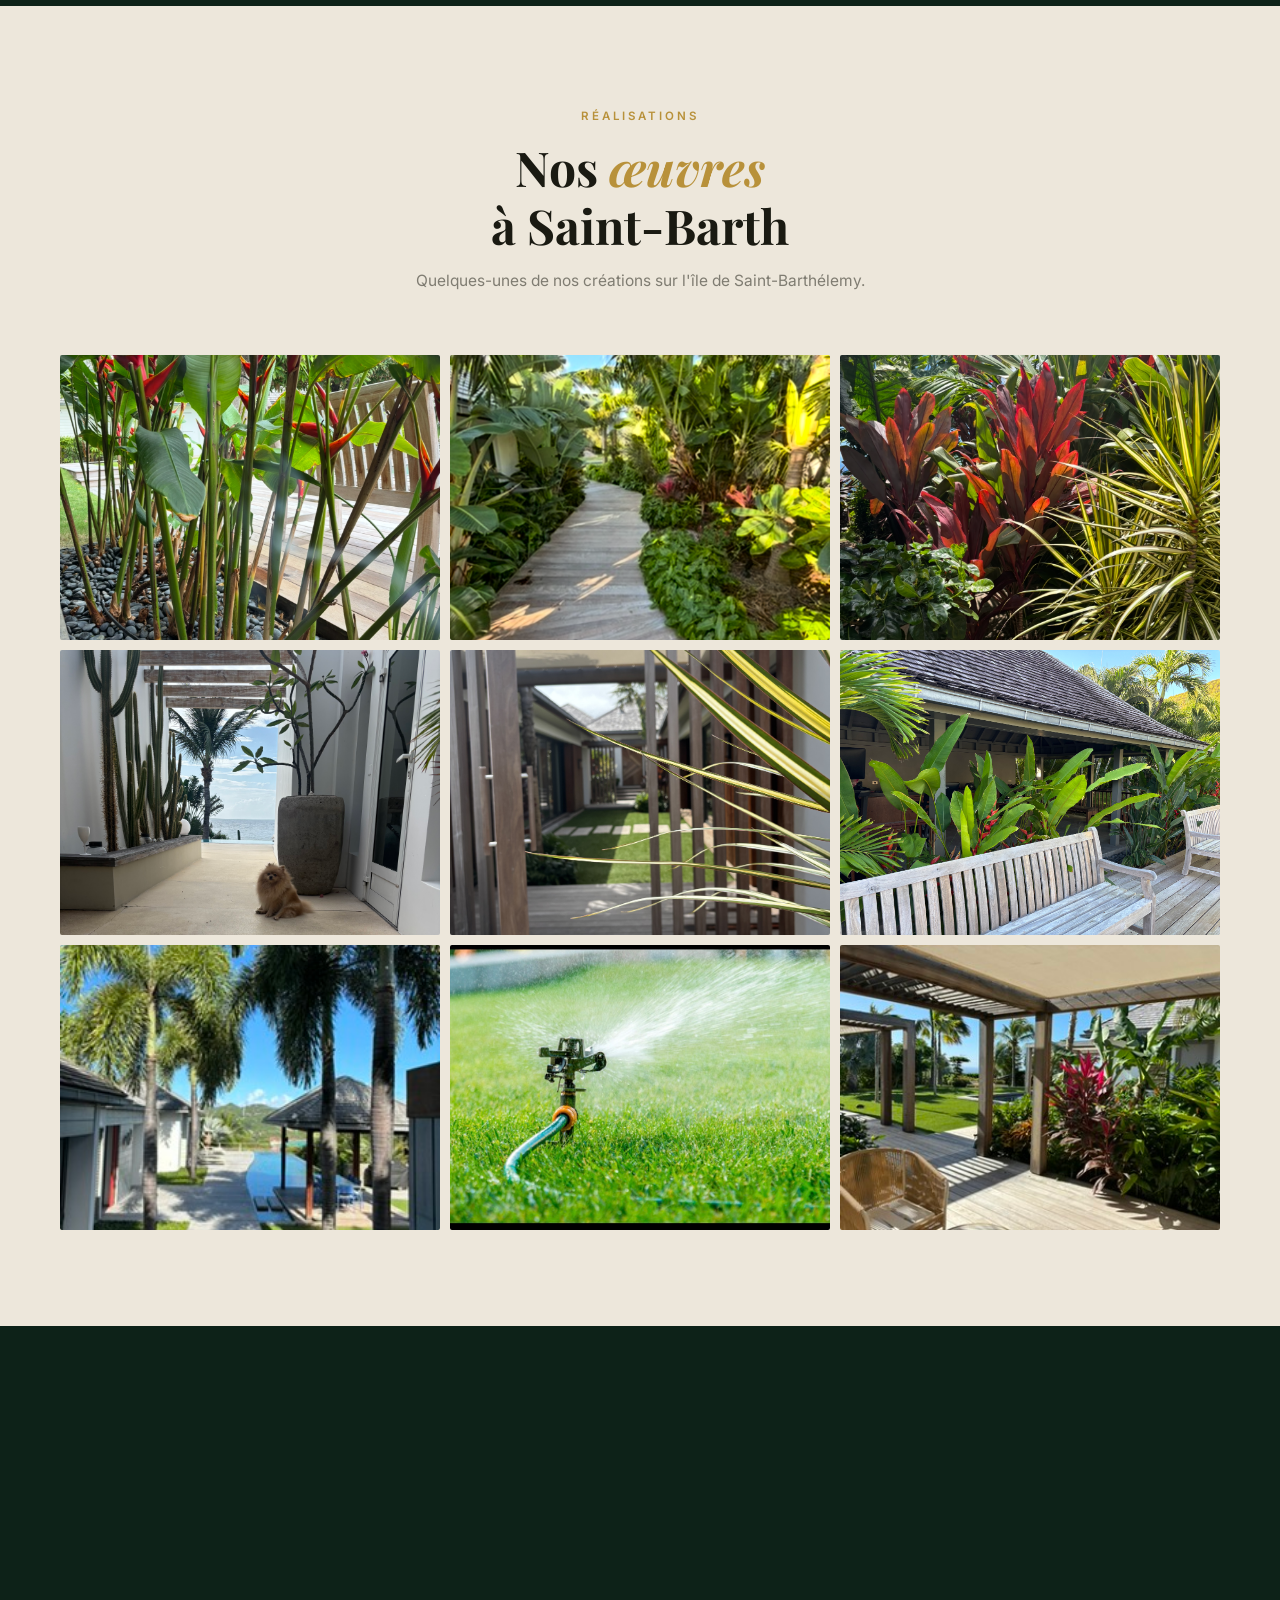
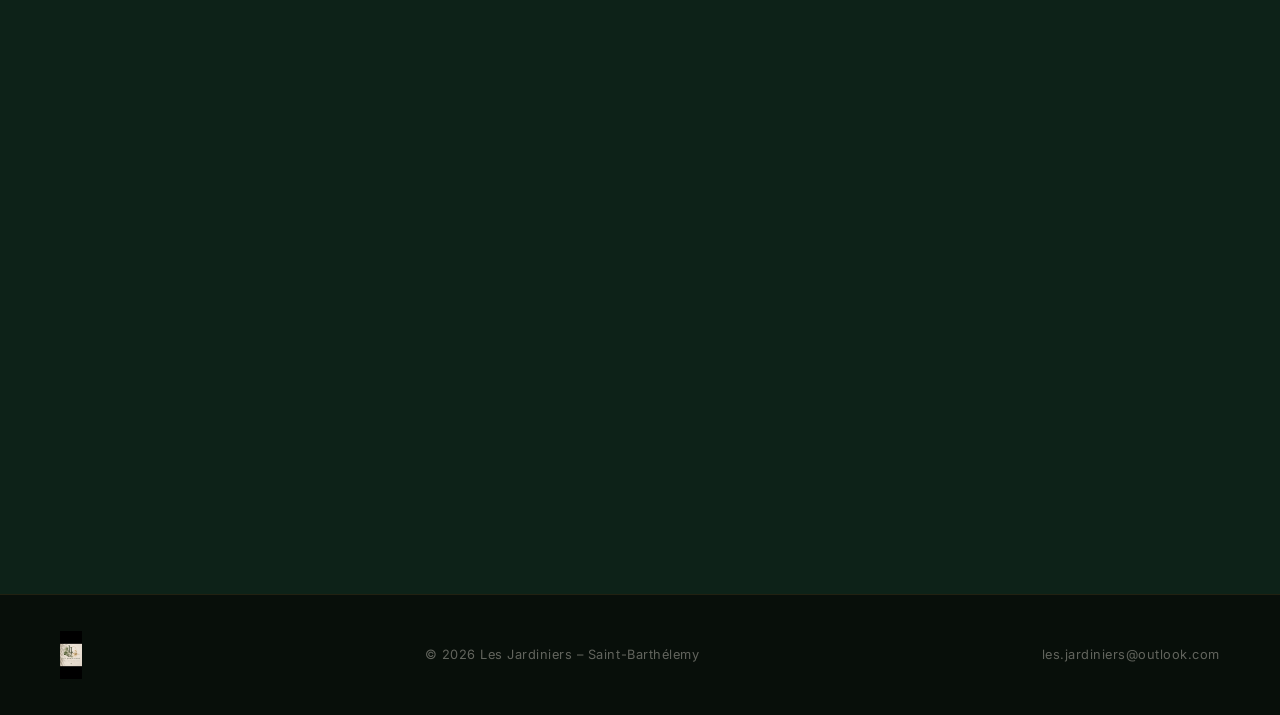
==== commit 0f962404: "Refonte design : logo intégré, nav Accueil·Présentation·Galerie·Contact, version EN - index.html : b" ====
--- a/index.html
+++ b/index.html
@@ -3,7 +3,7 @@
 <head>
   <meta charset="UTF-8" />
   <meta name="viewport" content="width=device-width, initial-scale=1.0" />
-  <title>Les Jardiniers – Entretien & Paysage · Saint-Barthélemy</title>
+  <title>Les Jardiniers – Excellence & Prestige · Saint-Barthélemy</title>
   <link rel="preconnect" href="https://fonts.googleapis.com">
   <link rel="preconnect" href="https://fonts.gstatic.com" crossorigin>
   <link href="https://fonts.googleapis.com/css2?family=Playfair+Display:ital,wght@0,400;0,600;0,700;1,400;1,600&family=Inter:wght@300;400;500;600&display=swap" rel="stylesheet">
@@ -44,11 +44,11 @@
     <div class="hero-bg"></div>
     <div class="hero-content">
       <img src="images/logo.png" alt="Les Jardiniers" class="hero-logo reveal" />
-      <p class="hero-eyebrow reveal">Saint-Barthélemy · Entretien & Paysage</p>
+      <p class="hero-eyebrow reveal">Saint-Barthélemy · Destinations de prestige</p>
       <h1 class="hero-title reveal">
-        L'art du jardin<br><span class="italic">d'exception</span>
+        Les<br><em class="gold italic">Jardiniers</em>
       </h1>
-      <p class="hero-sub reveal">Plus de 15 ans d'excellence au service de vos espaces verts à Saint-Barth</p>
+      <p class="hero-sub reveal">L'excellence au service de jardins d'exception depuis plus de 15 ans</p>
       <div class="hero-actions reveal">
         <a href="#presentation" class="btn-primary">Découvrir l'équipe</a>
         <a href="#contact" class="btn-ghost">Demander un devis</a>
@@ -80,13 +80,13 @@
     </div>
   </div>
 
-  <!-- PRÉSENTATION (TEAM) -->
+  <!-- PRÉSENTATION (Équipe) -->
   <section id="presentation" class="section section-light">
     <div class="container">
       <div class="section-header reveal">
-        <p class="section-eyebrow">Présentation</p>
-        <h2 class="section-title">Une équipe de <em>passionnés</em></h2>
-        <p class="section-desc">Six professionnels unis par l'amour de la nature et l'exigence du geste parfait, au service de vos jardins depuis plus de 15 ans.</p>
+        <p class="section-eyebrow">Notre équipe</p>
+        <h2 class="section-title">Des <em class="gold">passionnés</em><br>à votre service</h2>
+        <p class="section-desc">Six professionnels unis par l'amour de la nature et l'exigence du geste parfait.</p>
       </div>
       <div class="team-grid">
 
@@ -167,7 +167,7 @@
     <div class="container">
       <div class="section-header reveal">
         <p class="section-eyebrow">Nos expertises</p>
-        <h2 class="section-title">Un savoir-faire<br><em>d'exception</em></h2>
+        <h2 class="section-title">Un savoir-faire<br><em class="gold">d'exception</em></h2>
       </div>
       <div class="services-list">
         <div class="service-item reveal">
@@ -221,7 +221,7 @@
     <div class="container">
       <div class="section-header reveal">
         <p class="section-eyebrow">Réalisations</p>
-        <h2 class="section-title">Nos <em>œuvres</em><br>à Saint-Barth</h2>
+        <h2 class="section-title">Nos <em class="gold">œuvres</em><br>à Saint-Barth</h2>
         <p class="section-desc">Quelques-unes de nos créations sur l'île de Saint-Barthélemy.</p>
       </div>
       <div class="gallery-grid">
@@ -244,7 +244,7 @@
       <div class="contact-layout">
         <div class="contact-left reveal">
           <p class="section-eyebrow">Contact</p>
-          <h2 class="section-title">Parlons de<br>votre <em>jardin</em></h2>
+          <h2 class="section-title">Parlons de<br>votre <em class="gold">jardin</em></h2>
           <p class="contact-tagline">Devis gratuit · Réponse rapide · Confidentialité garantie</p>
           <div class="contact-details">
             <a href="tel:+590690483934" class="contact-card">
@@ -289,12 +289,12 @@
   <footer class="footer">
     <div class="footer-inner">
       <img src="images/logo.png" alt="Les Jardiniers" class="footer-logo" />
-      <p>© 2026 Les Jardiniers – Entretien & Paysage · Saint-Barthélemy</p>
+      <p>© 2026 Les Jardiniers – Saint-Barthélemy</p>
       <a href="mailto:les.jardiniers@outlook.com">les.jardiniers@outlook.com</a>
     </div>
   </footer>
 
-  <!-- AVATAR LÉA -->
+  <!-- AVATAR VOCAL -->
   <div id="avatar-launcher">
     <div id="avatar-bubble" style="display:none"></div>
     <div id="avatar-window">
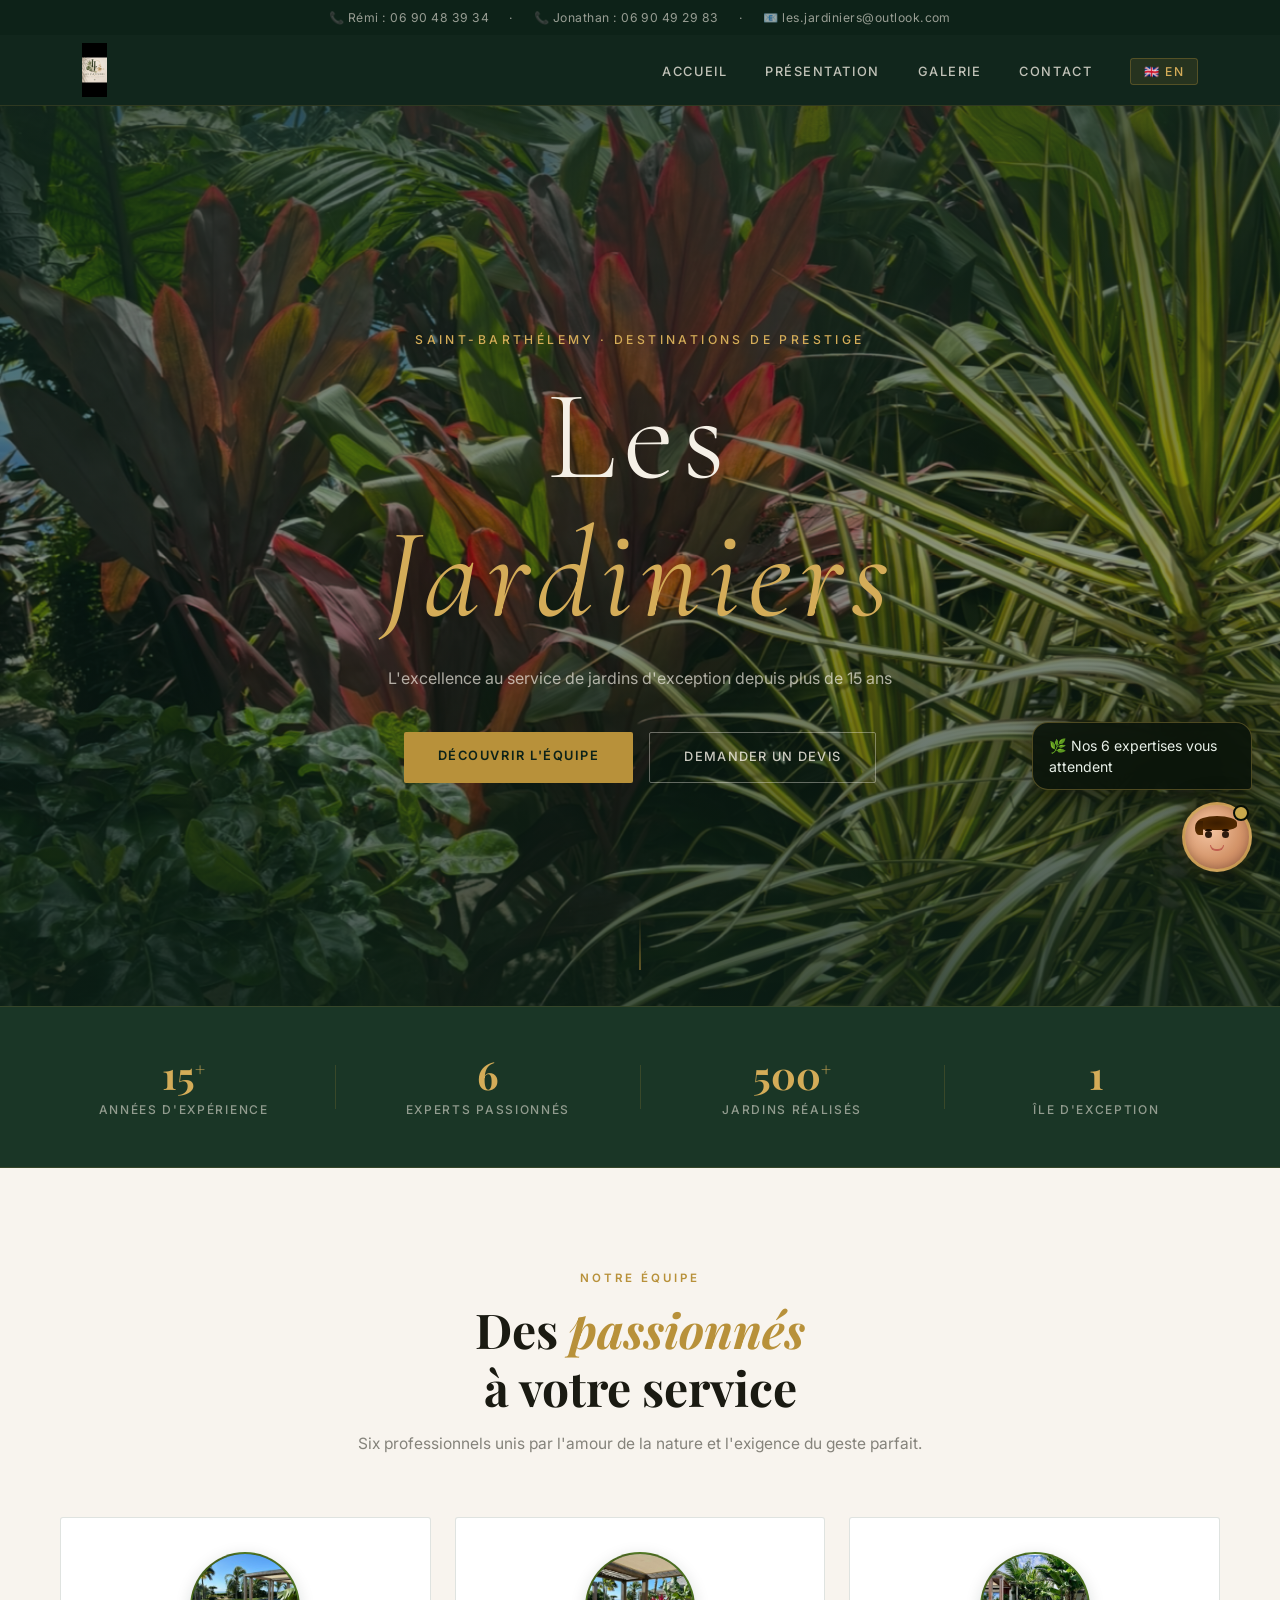
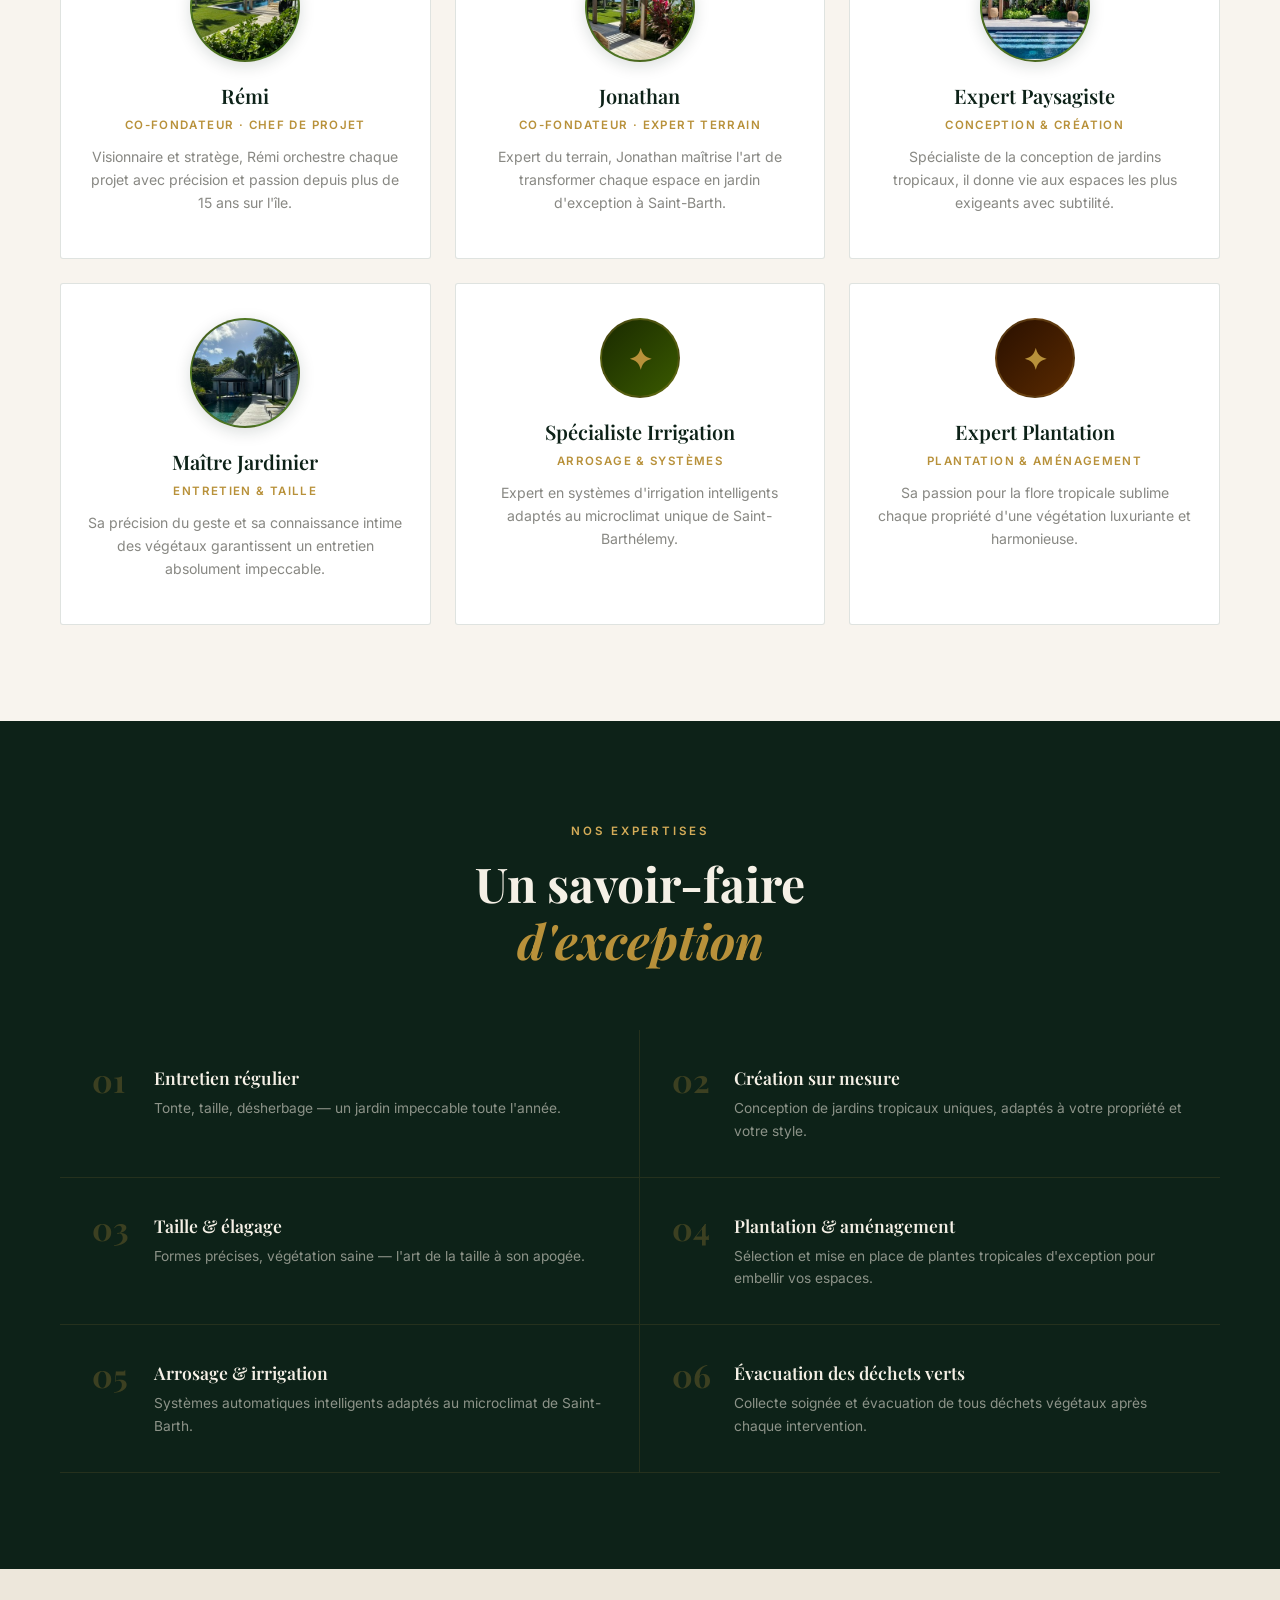
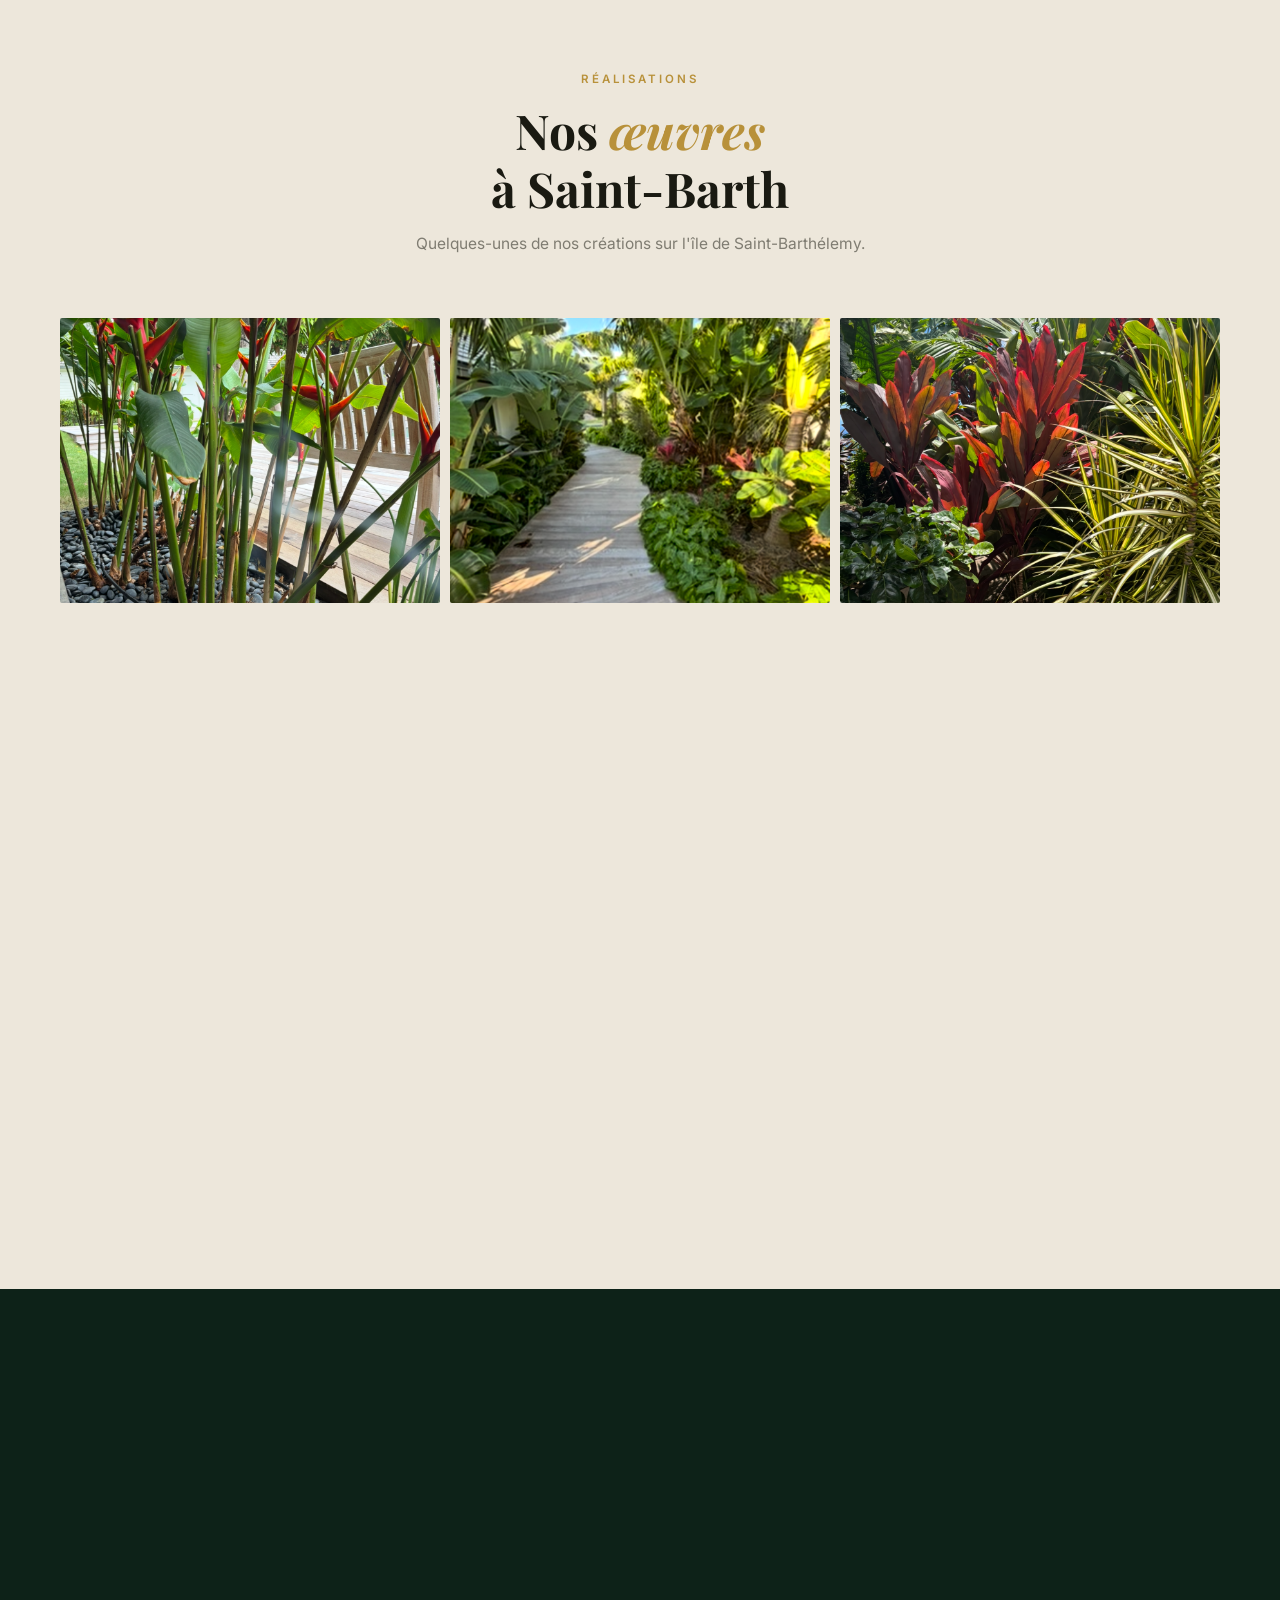
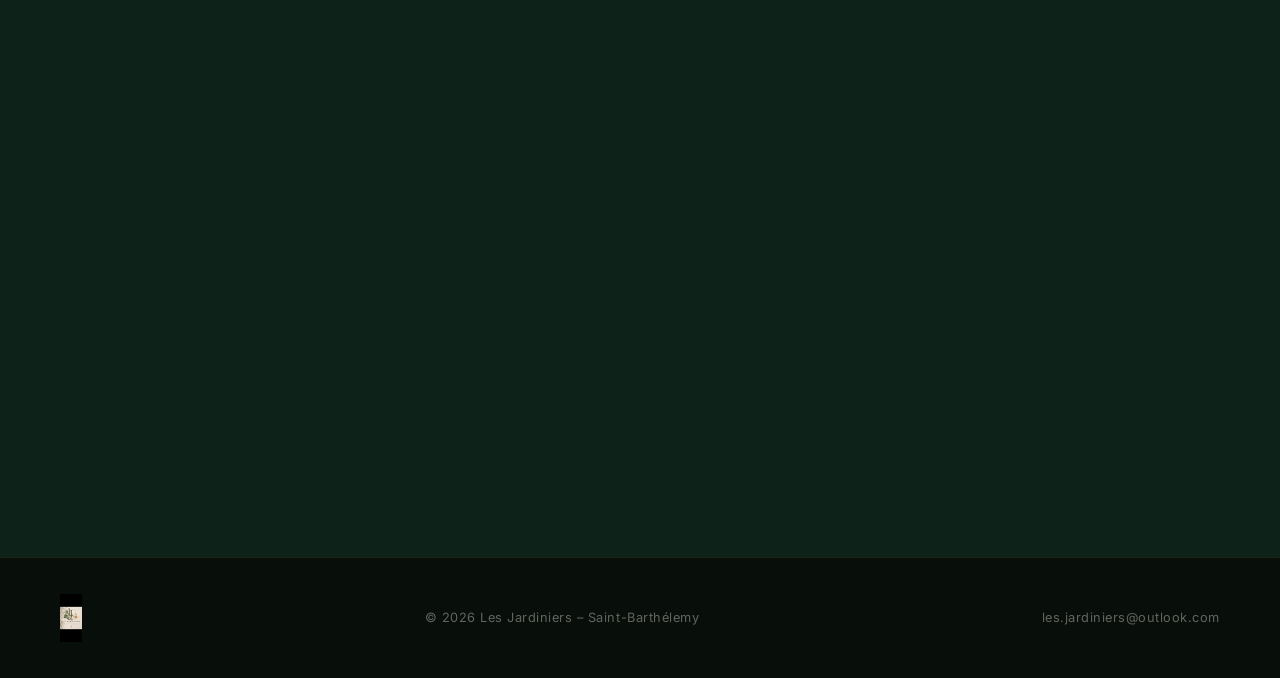
==== commit e4da589e: "Hero : supprime logo centré, typo Cormorant Garamond, retire contacts de la Présentation https://cla" ====
--- a/index.html
+++ b/index.html
@@ -6,7 +6,7 @@
   <title>Les Jardiniers – Excellence & Prestige · Saint-Barthélemy</title>
   <link rel="preconnect" href="https://fonts.googleapis.com">
   <link rel="preconnect" href="https://fonts.gstatic.com" crossorigin>
-  <link href="https://fonts.googleapis.com/css2?family=Playfair+Display:ital,wght@0,400;0,600;0,700;1,400;1,600&family=Inter:wght@300;400;500;600&display=swap" rel="stylesheet">
+  <link href="https://fonts.googleapis.com/css2?family=Cormorant+Garamond:ital,wght@0,300;0,400;0,600;1,300;1,400;1,600&family=Playfair+Display:ital,wght@0,400;0,600;0,700;1,400;1,600&family=Inter:wght@300;400;500;600&display=swap" rel="stylesheet">
   <link rel="stylesheet" href="style.css" />
   <link rel="stylesheet" href="avatar.css" />
   <script src="three.min.js"></script>
@@ -43,7 +43,6 @@
   <section id="accueil" class="hero">
     <div class="hero-bg"></div>
     <div class="hero-content">
-      <img src="images/logo.png" alt="Les Jardiniers" class="hero-logo reveal" />
       <p class="hero-eyebrow reveal">Saint-Barthélemy · Destinations de prestige</p>
       <h1 class="hero-title reveal">
         Les<br><em class="gold italic">Jardiniers</em>
@@ -99,7 +98,6 @@
           <h3 class="team-name">Rémi</h3>
           <p class="team-role">Co-fondateur · Chef de projet</p>
           <p class="team-bio">Visionnaire et stratège, Rémi orchestre chaque projet avec précision et passion depuis plus de 15 ans sur l'île.</p>
-          <a href="tel:+590690483934" class="team-contact">📞 06 90 48 39 34</a>
         </div>
 
         <div class="team-card reveal">
@@ -111,7 +109,6 @@
           <h3 class="team-name">Jonathan</h3>
           <p class="team-role">Co-fondateur · Expert terrain</p>
           <p class="team-bio">Expert du terrain, Jonathan maîtrise l'art de transformer chaque espace en jardin d'exception à Saint-Barth.</p>
-          <a href="tel:+590690492983" class="team-contact">📞 06 90 49 29 83</a>
         </div>
 
         <div class="team-card reveal">
--- a/style.css
+++ b/style.css
@@ -18,6 +18,7 @@
   --text-muted:   rgba(26,26,18,0.52);
   --text-light:   #f5f0e6;
   --font-serif:   'Playfair Display', Georgia, serif;
+  --font-display: 'Cormorant Garamond', 'Playfair Display', Georgia, serif;
   --font-sans:    'Inter', system-ui, sans-serif;
 }
 
@@ -149,14 +150,15 @@
   font-weight: 500;
 }
 .hero-title {
-  font-family: var(--font-serif);
-  font-size: clamp(3rem, 8vw, 6.5rem);
-  font-weight: 700;
+  font-family: var(--font-display);
+  font-size: clamp(4rem, 10vw, 8.5rem);
+  font-weight: 300;
+  letter-spacing: 0.06em;
   color: var(--text-light);
   line-height: 1.08;
   margin-bottom: 20px;
 }
-.hero-title .italic { font-style: italic; color: var(--gold-light); }
+.hero-title .italic { font-style: italic; color: var(--gold-light); font-weight: 400; }
 .hero-sub { font-size: 1rem; color: rgba(245,240,230,0.68); max-width: 520px; margin: 0 auto 40px; line-height: 1.75; }
 .hero-actions { display: flex; gap: 16px; justify-content: center; flex-wrap: wrap; }
 .hero-scroll { position: absolute; bottom: 36px; left: 50%; transform: translateX(-50%); z-index: 2; }
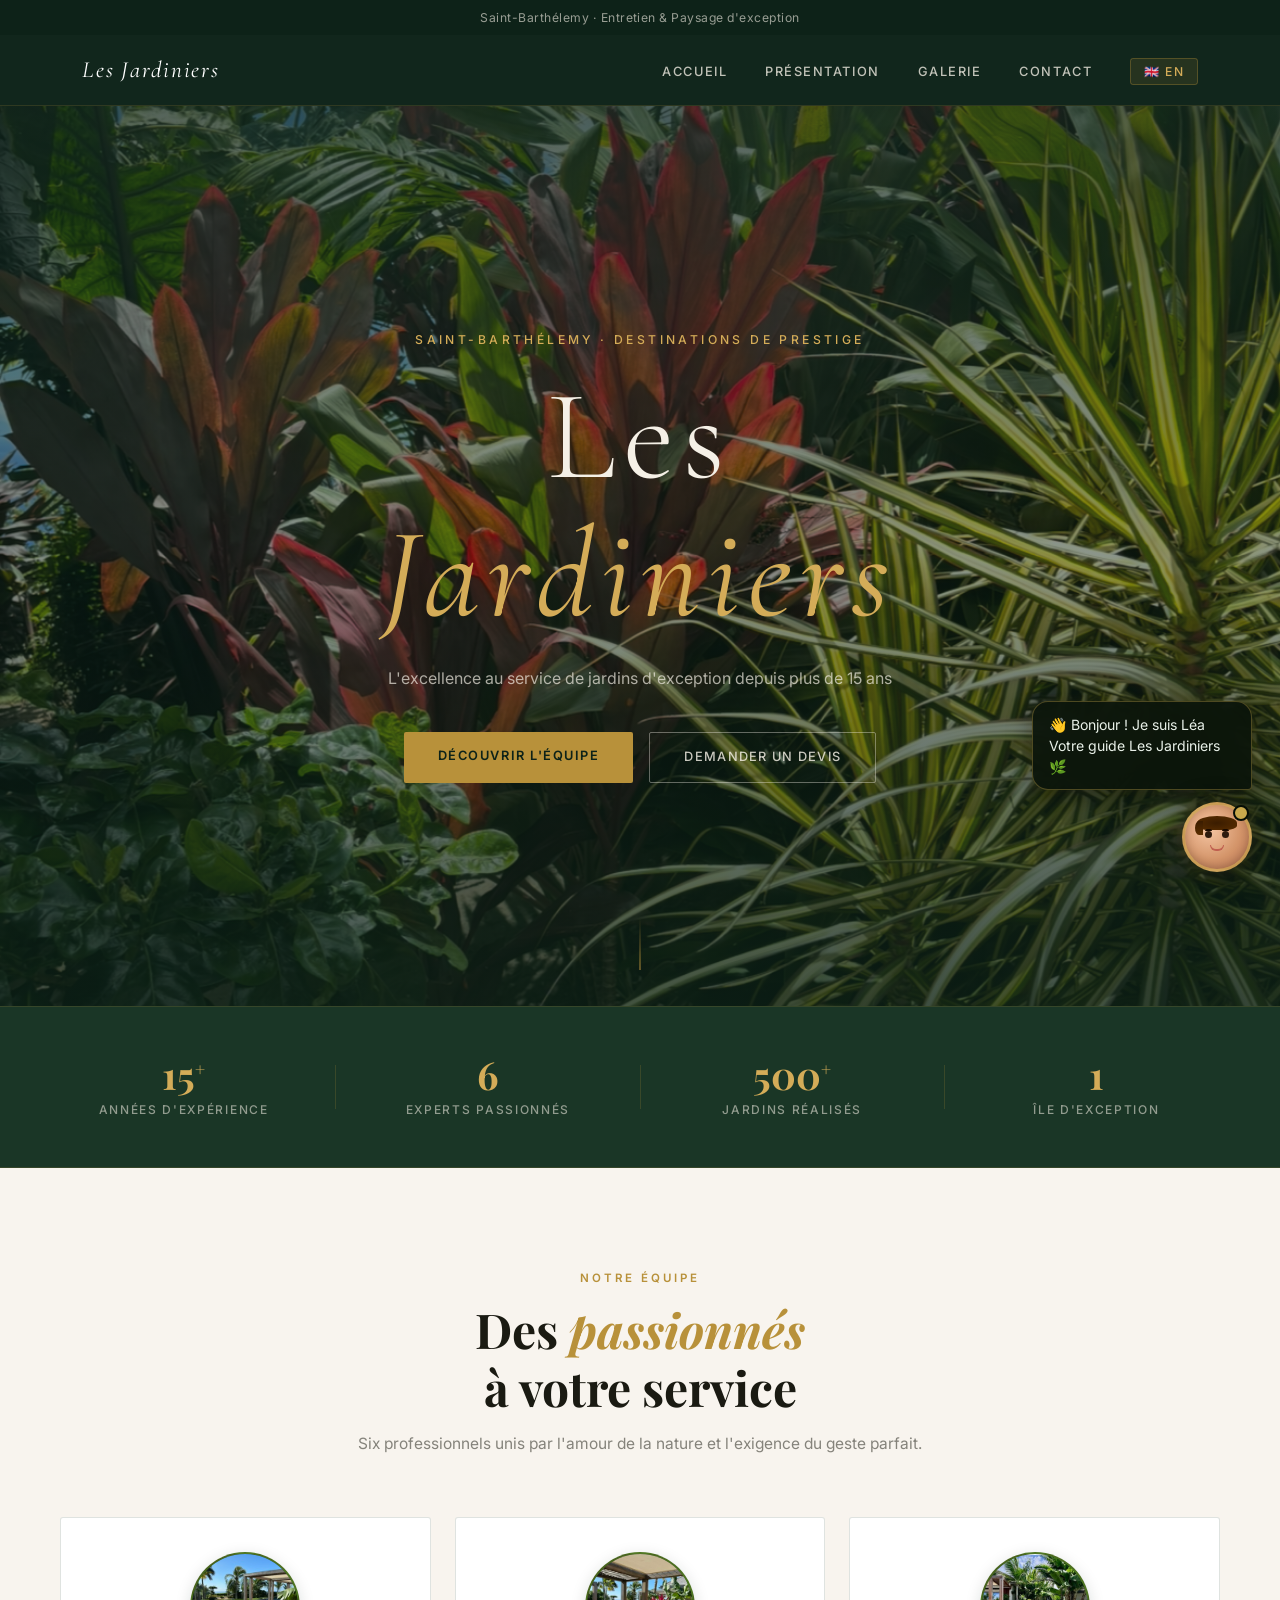
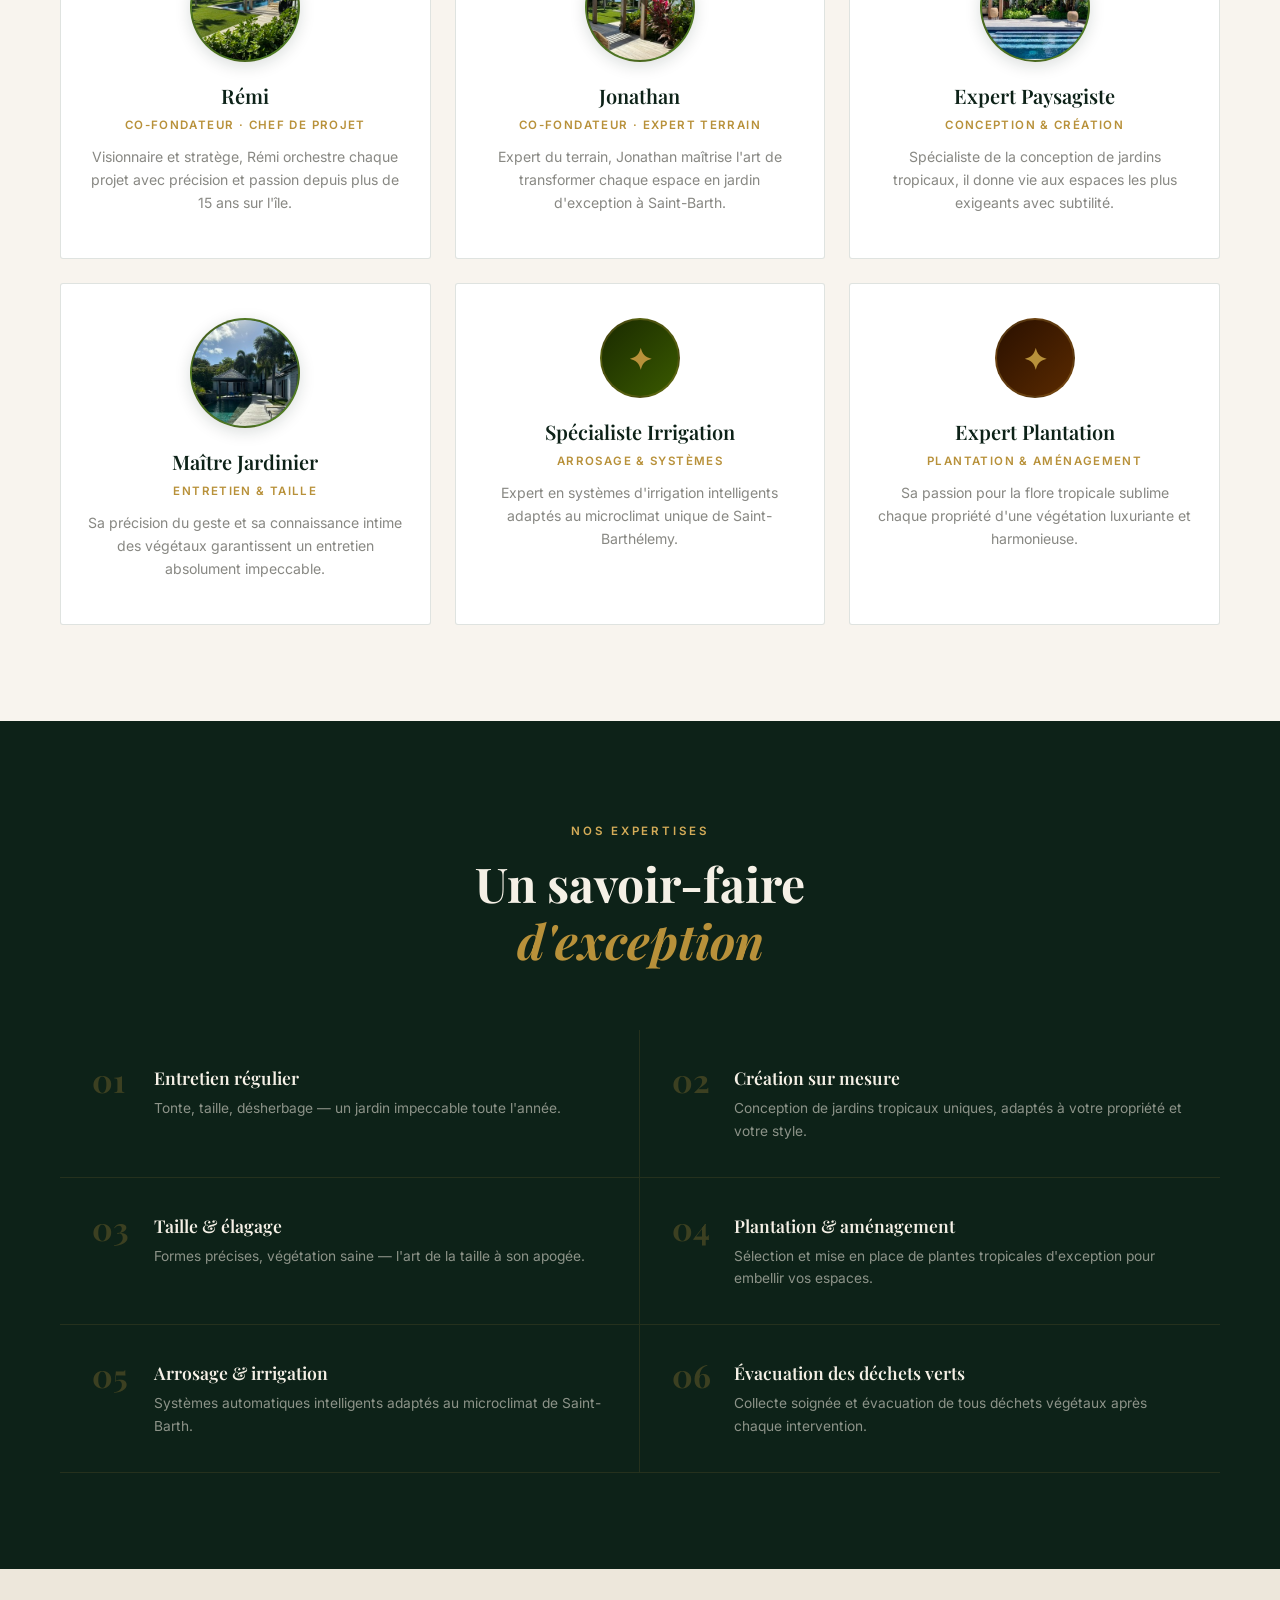
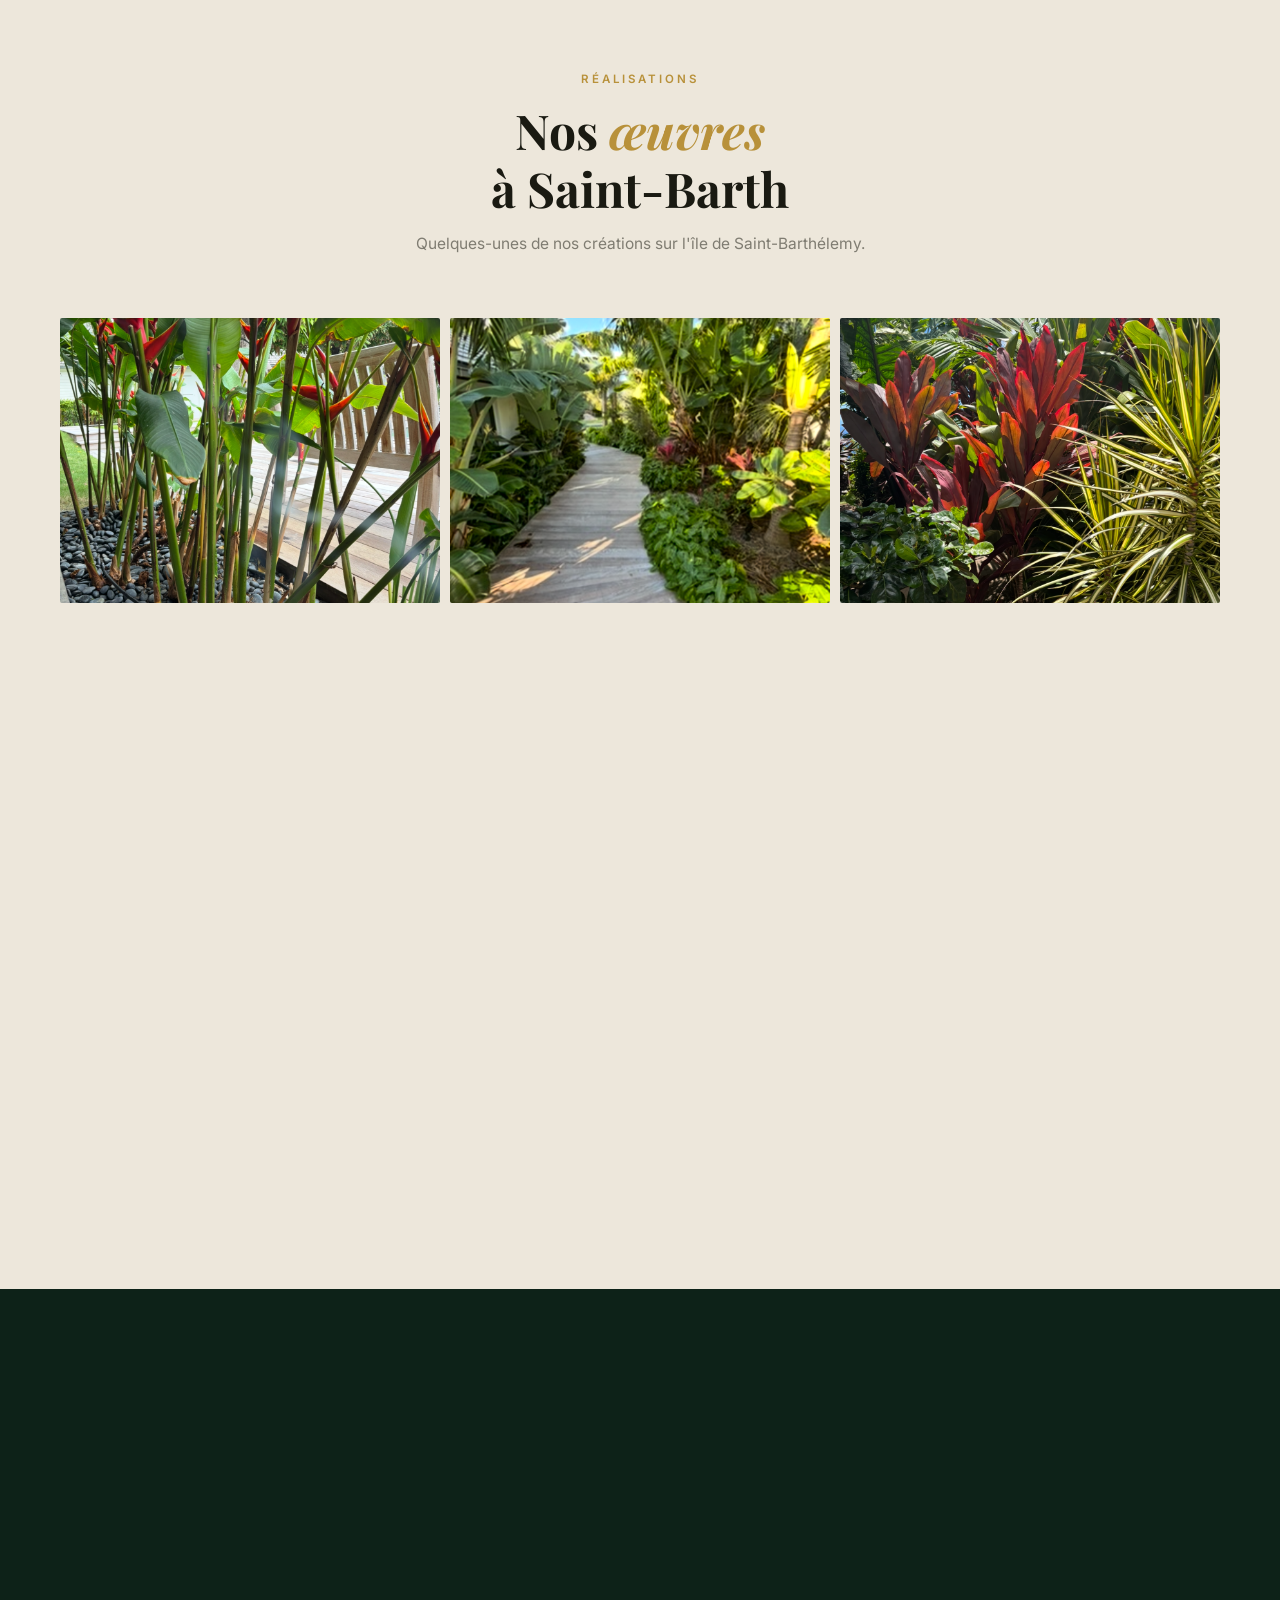
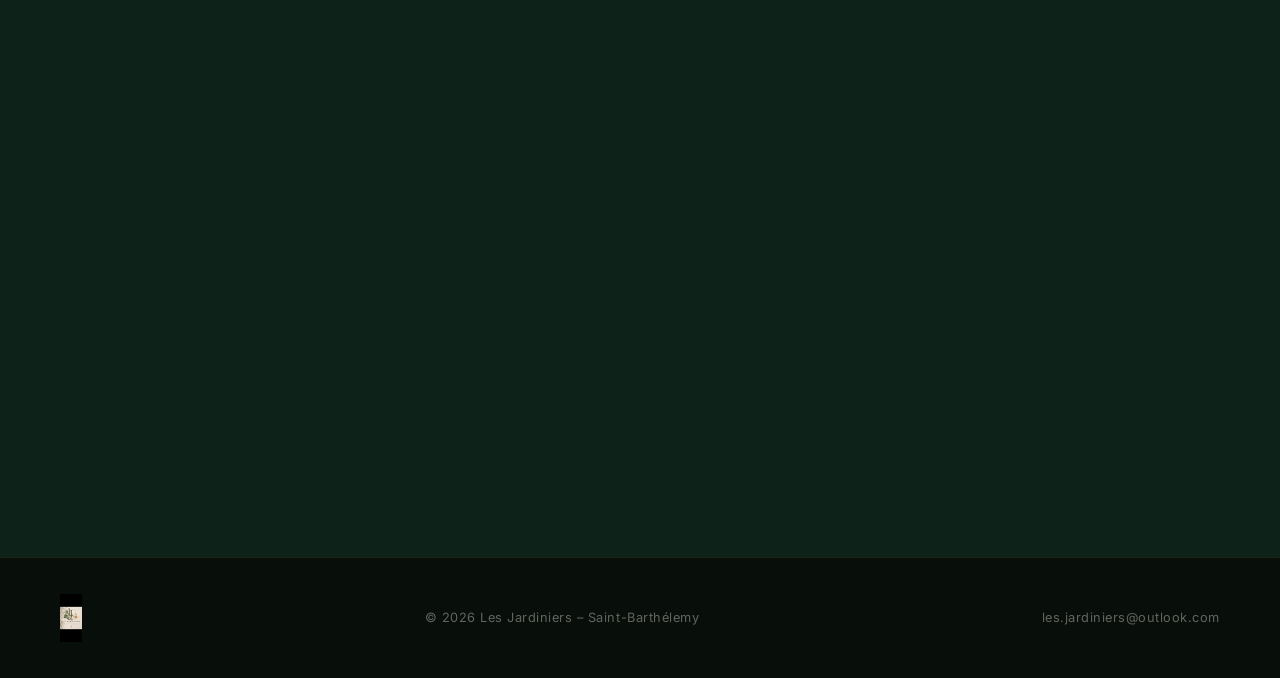
==== commit acece1a1: "Nav : texte 'Les Jardiniers' à la place du logo, topbar épurée sans contacts https://claude.ai/code/" ====
--- a/index.html
+++ b/index.html
@@ -15,18 +15,14 @@
 
   <!-- TOP INFO BAR -->
   <div id="topbar">
-    <a href="tel:+590690483934">📞 Rémi : 06 90 48 39 34</a>
-    <span>·</span>
-    <a href="tel:+590690492983">📞 Jonathan : 06 90 49 29 83</a>
-    <span>·</span>
-    <a href="mailto:les.jardiniers@outlook.com">📧 les.jardiniers@outlook.com</a>
+    <span>Saint-Barthélemy · Entretien & Paysage d'exception</span>
   </div>
 
   <!-- NAVIGATION -->
   <nav id="navbar">
     <div class="nav-inner">
       <a href="#accueil" class="logo">
-        <img src="images/logo.png" alt="Les Jardiniers" class="logo-img" />
+        <span class="logo-text">Les Jardiniers</span>
       </a>
       <button class="menu-toggle" id="menuToggle">&#9776;</button>
       <ul class="nav-links" id="navLinks">
--- a/style.css
+++ b/style.css
@@ -69,8 +69,16 @@
 }
 
 .logo { display: flex; align-items: center; margin-right: auto; }
-.logo-img { height: 54px; width: auto; transition: opacity 0.2s; }
-.logo-img:hover { opacity: 0.85; }
+.logo-text {
+  font-family: var(--font-display);
+  font-size: 1.45rem;
+  font-weight: 400;
+  letter-spacing: 0.08em;
+  color: #fff;
+  font-style: italic;
+  transition: color 0.2s;
+}
+.logo:hover .logo-text { color: var(--gold-light); }
 
 .nav-links {
   display: flex;
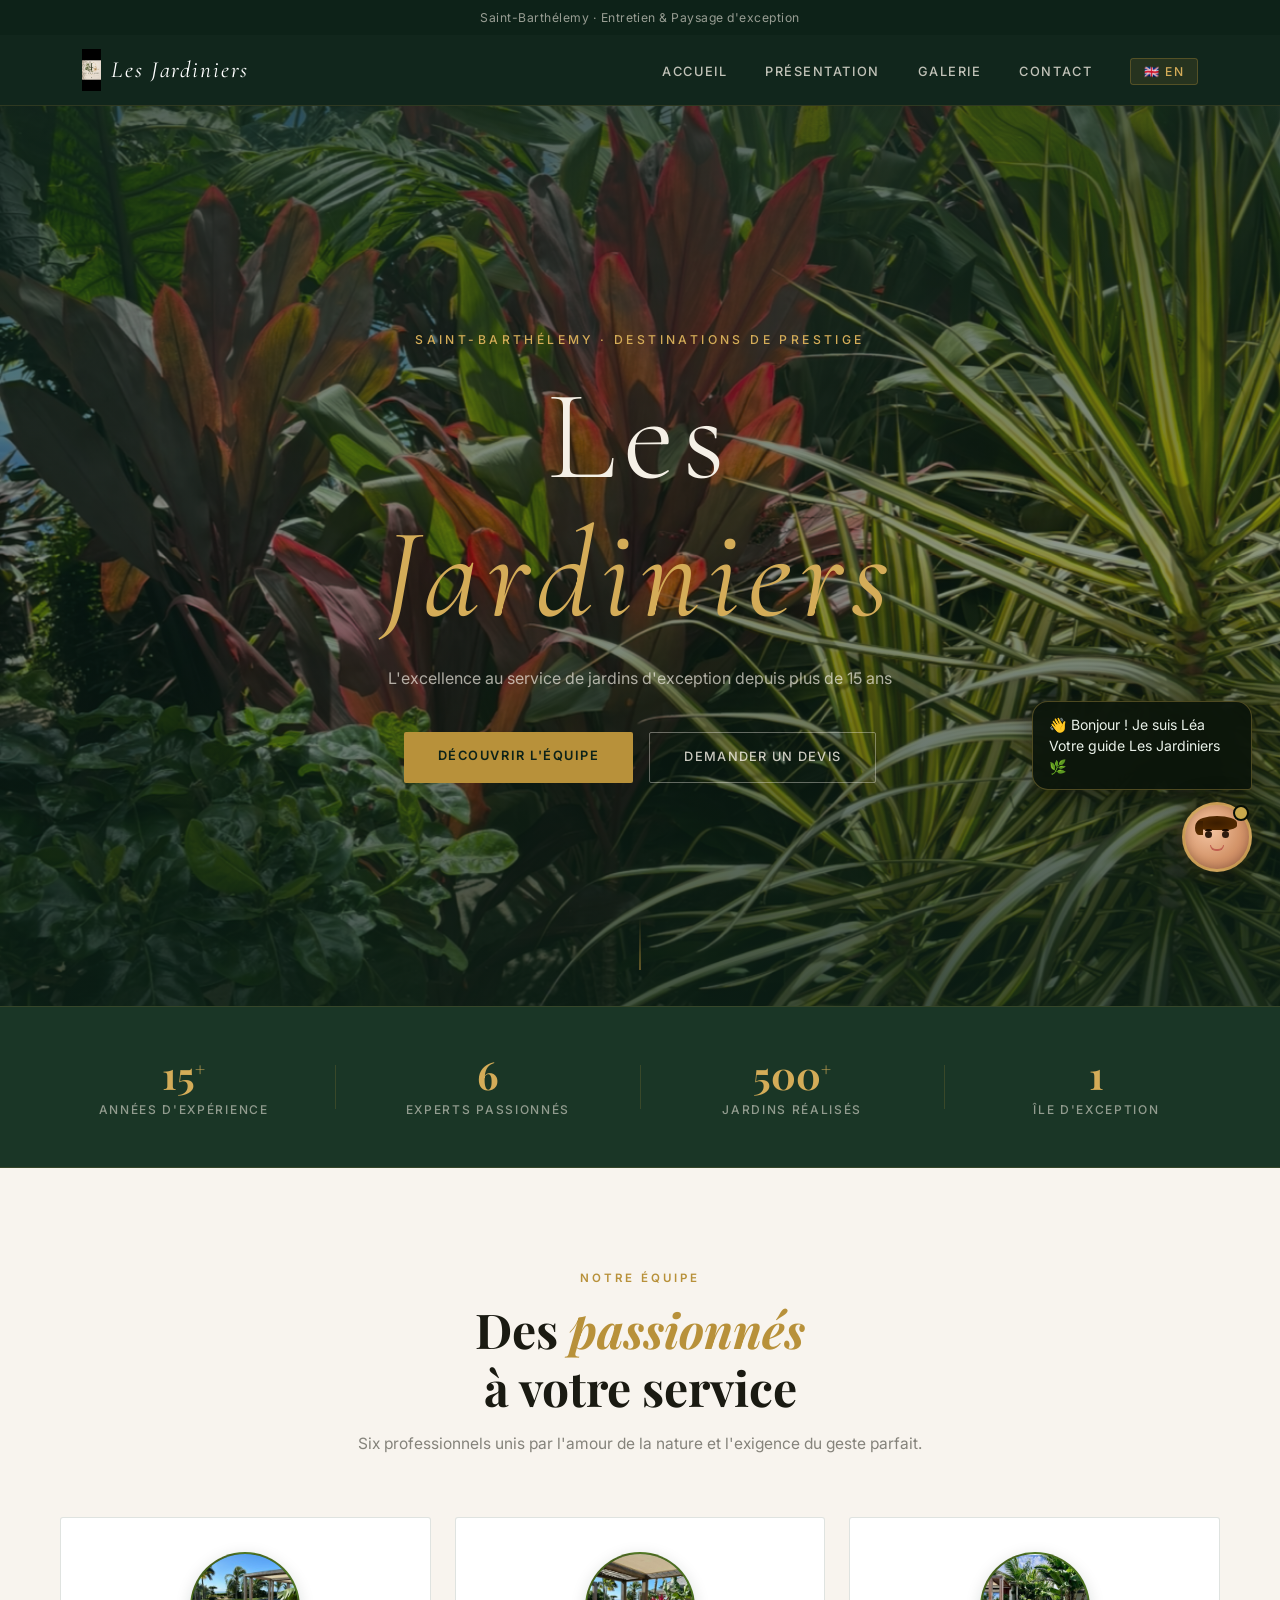
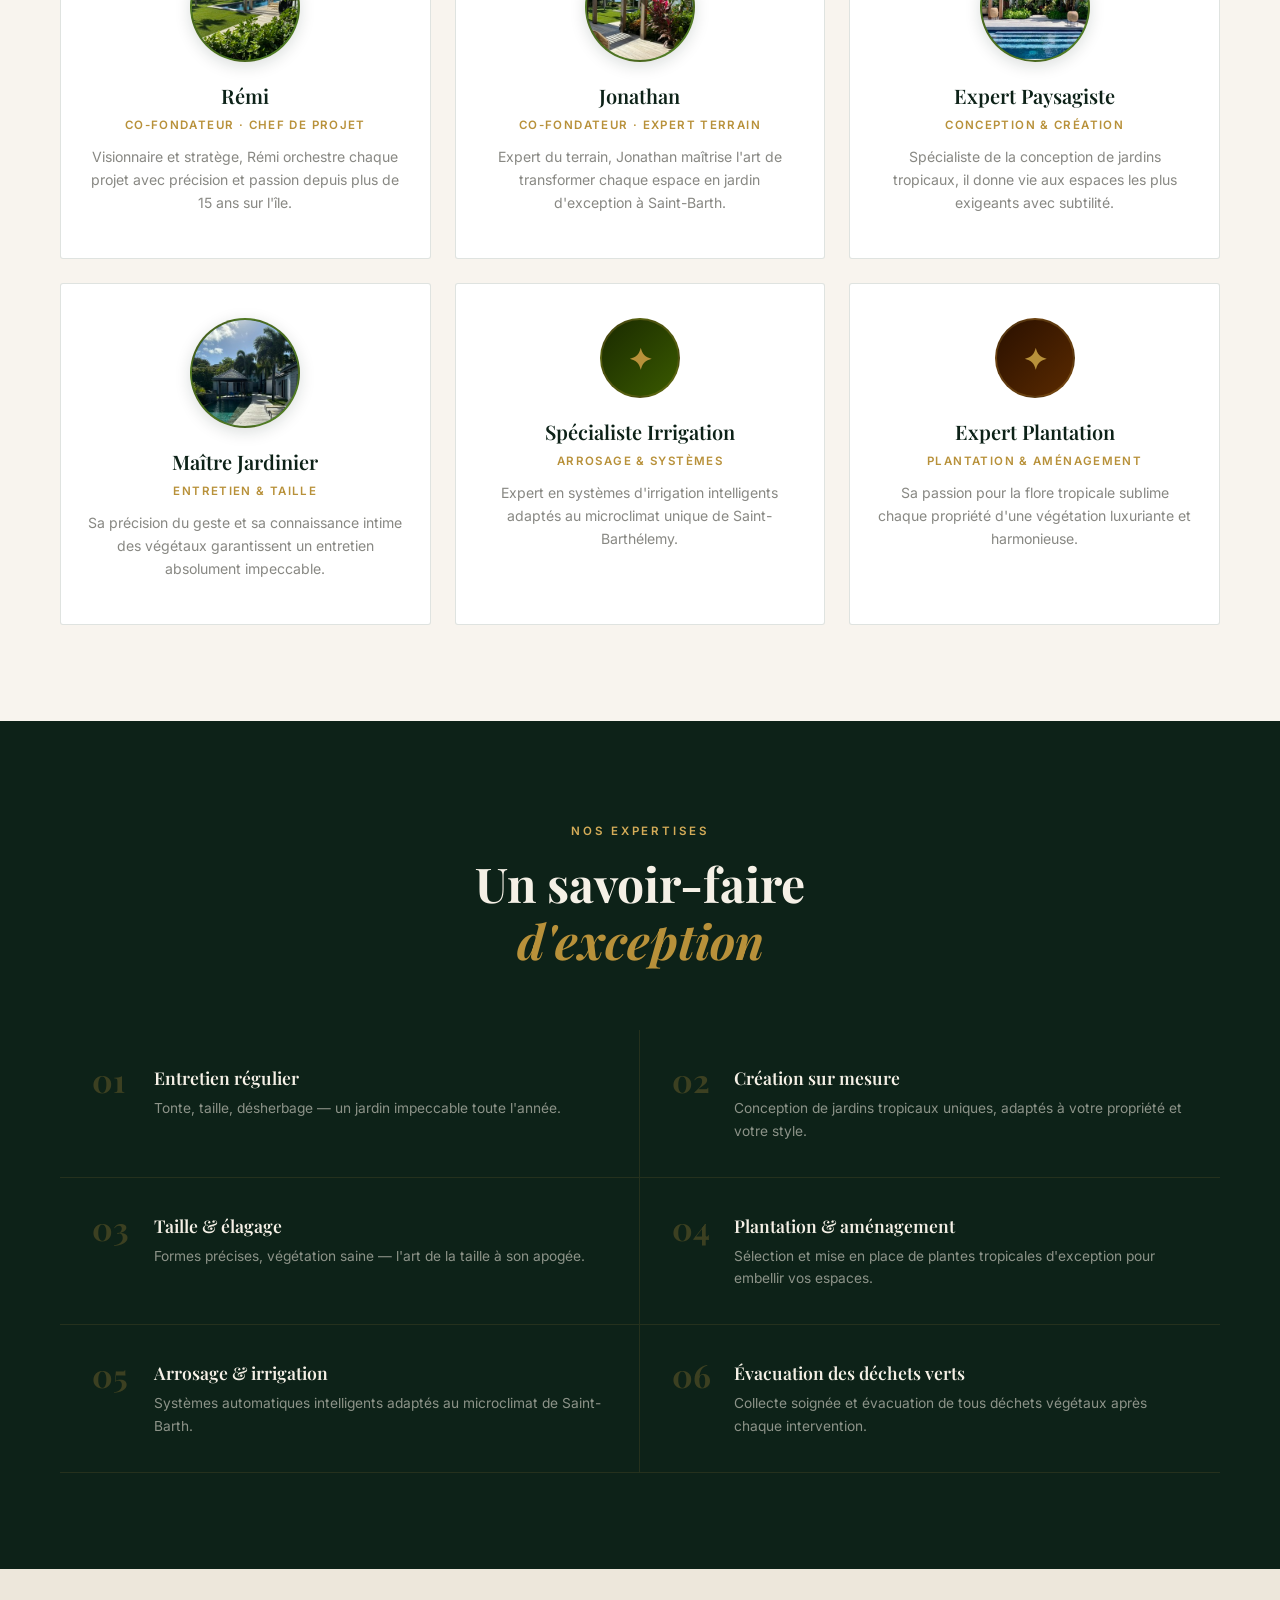
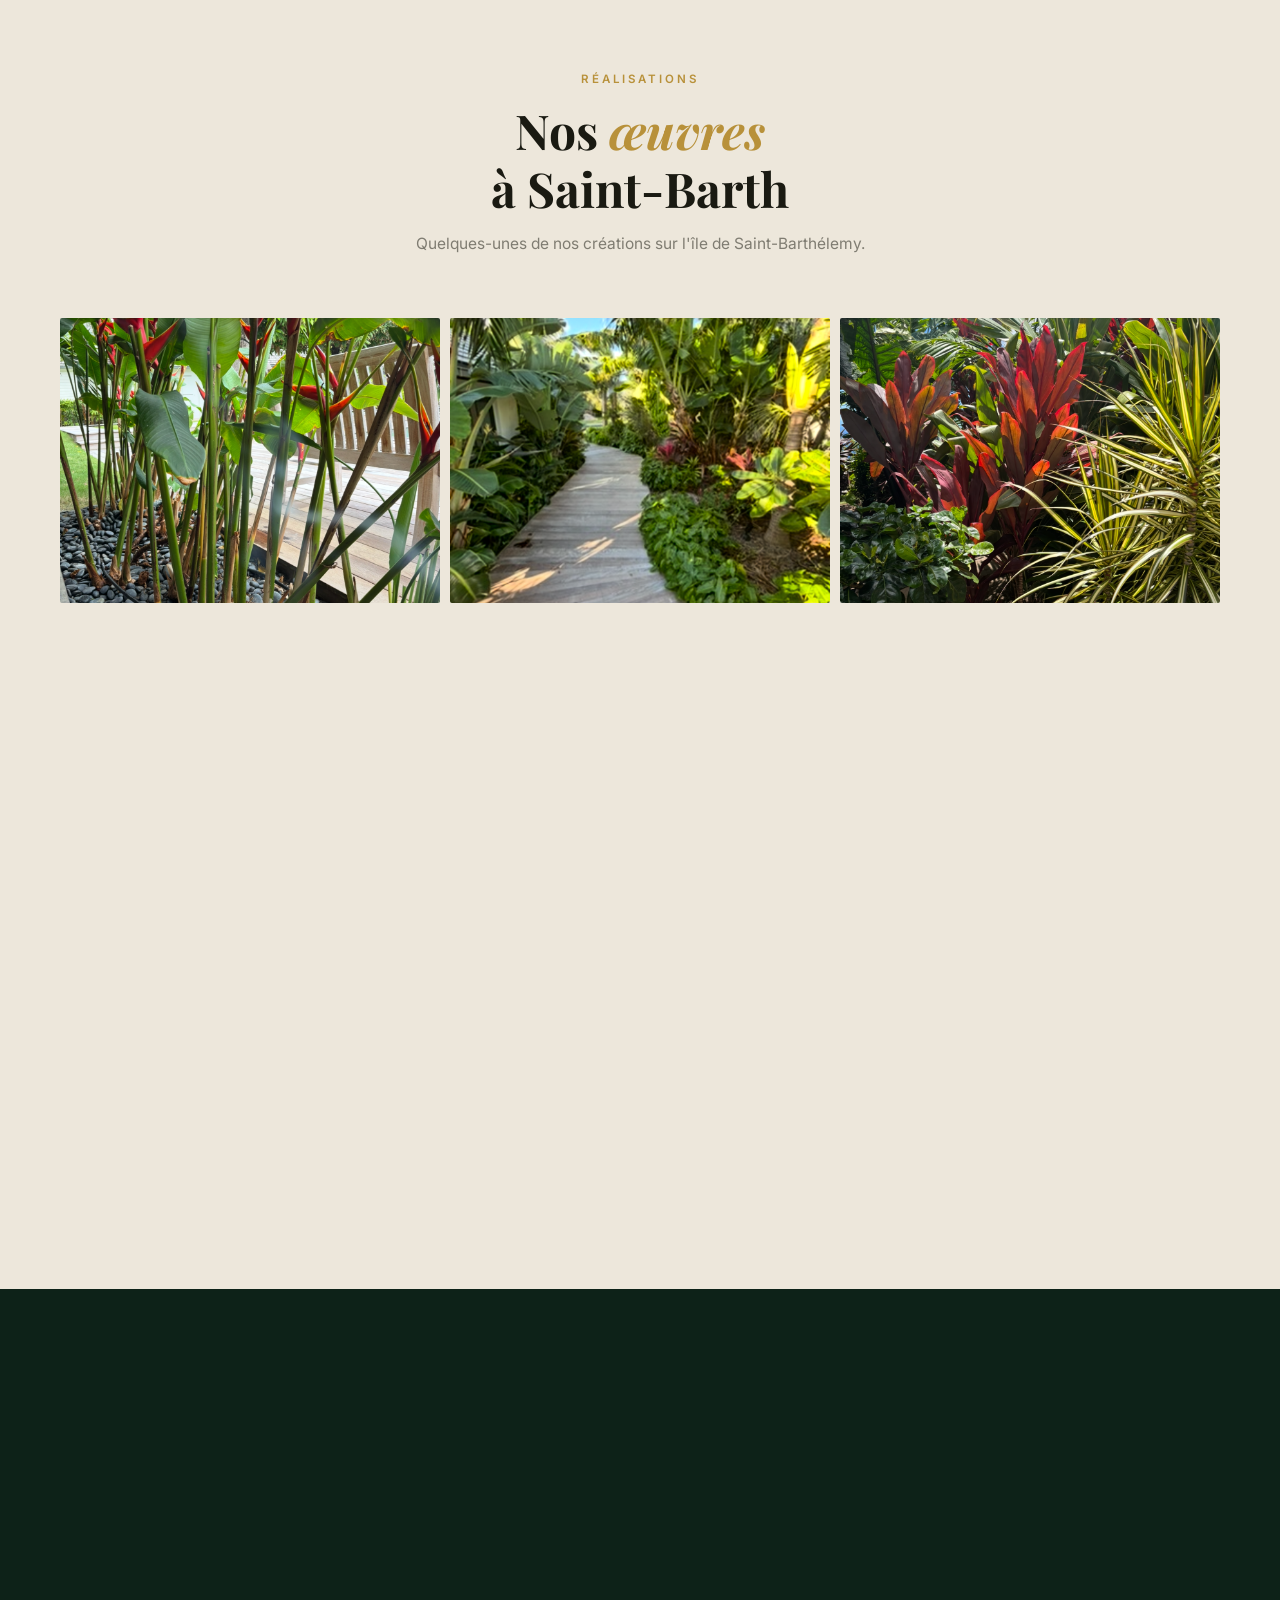
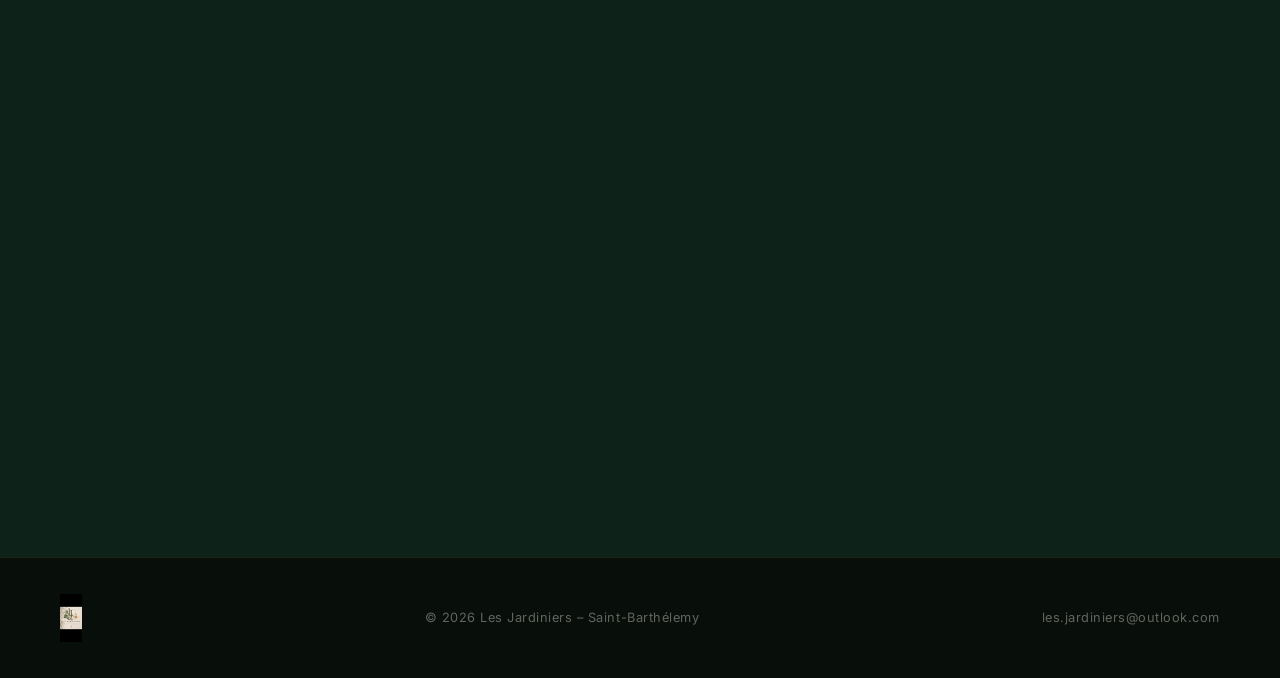
==== commit 9004922e: "Nav : logo pictogramme + texte 'Les Jardiniers' côte à côte https://claude.ai/code/session_01EveRDvf" ====
--- a/index.html
+++ b/index.html
@@ -22,6 +22,7 @@
   <nav id="navbar">
     <div class="nav-inner">
       <a href="#accueil" class="logo">
+        <img src="images/logo.png" alt="Les Jardiniers" class="logo-img" />
         <span class="logo-text">Les Jardiniers</span>
       </a>
       <button class="menu-toggle" id="menuToggle">&#9776;</button>
--- a/style.css
+++ b/style.css
@@ -68,7 +68,8 @@
   align-items: center;
 }
 
-.logo { display: flex; align-items: center; margin-right: auto; }
+.logo { display: flex; align-items: center; gap: 10px; margin-right: auto; }
+.logo-img { height: 42px; width: auto; }
 .logo-text {
   font-family: var(--font-display);
   font-size: 1.45rem;
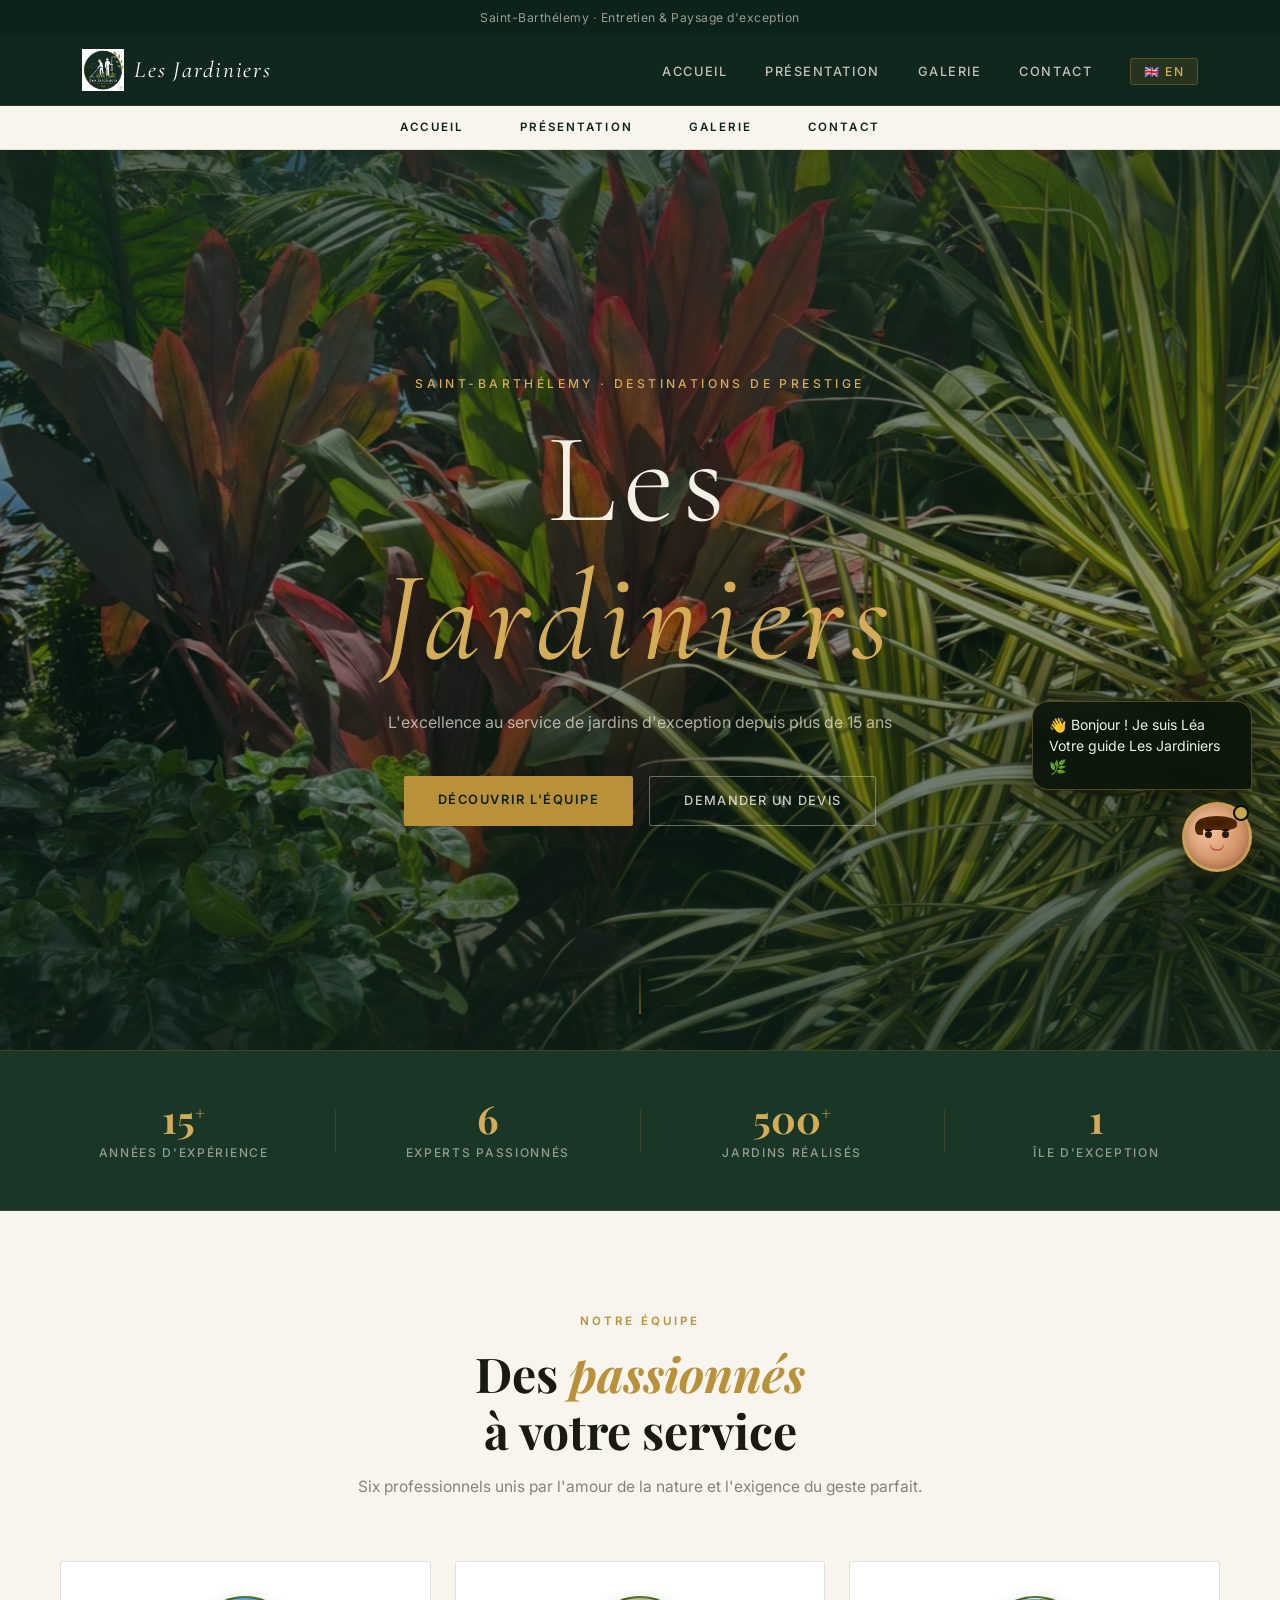
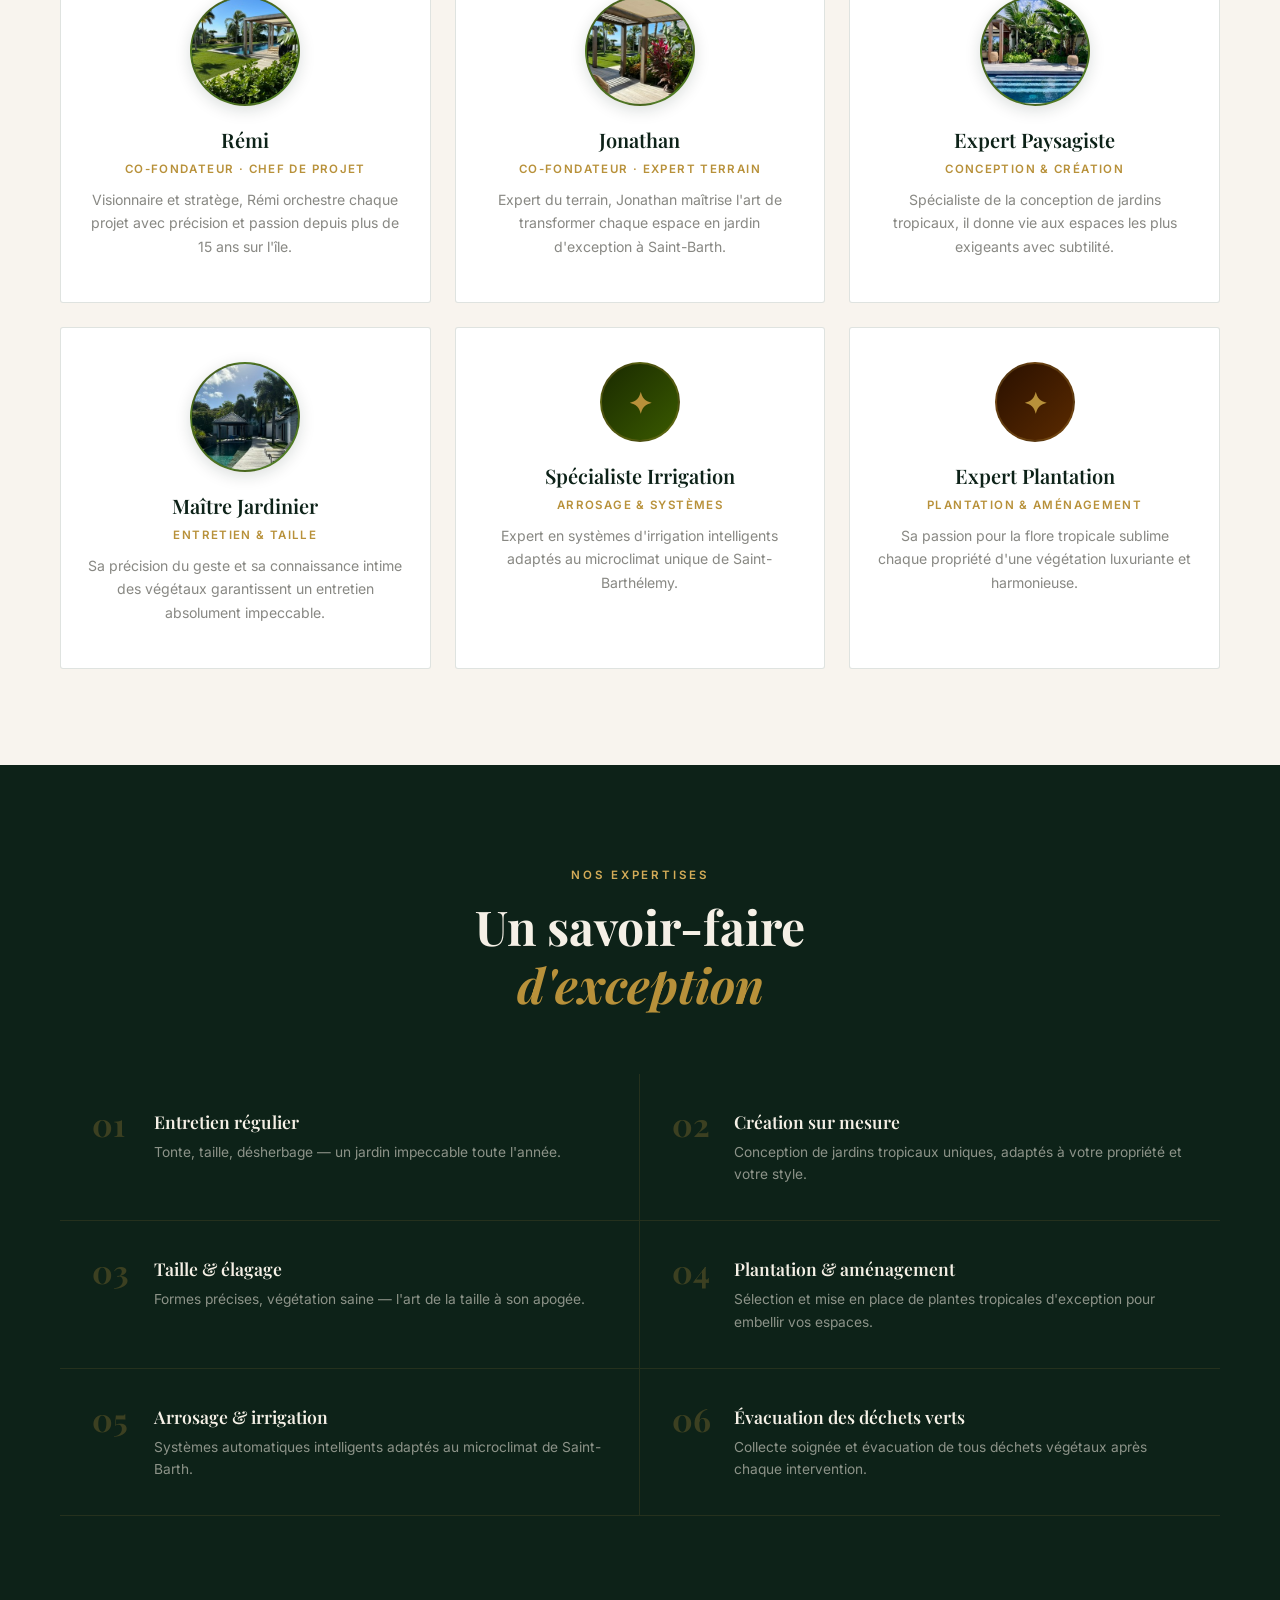
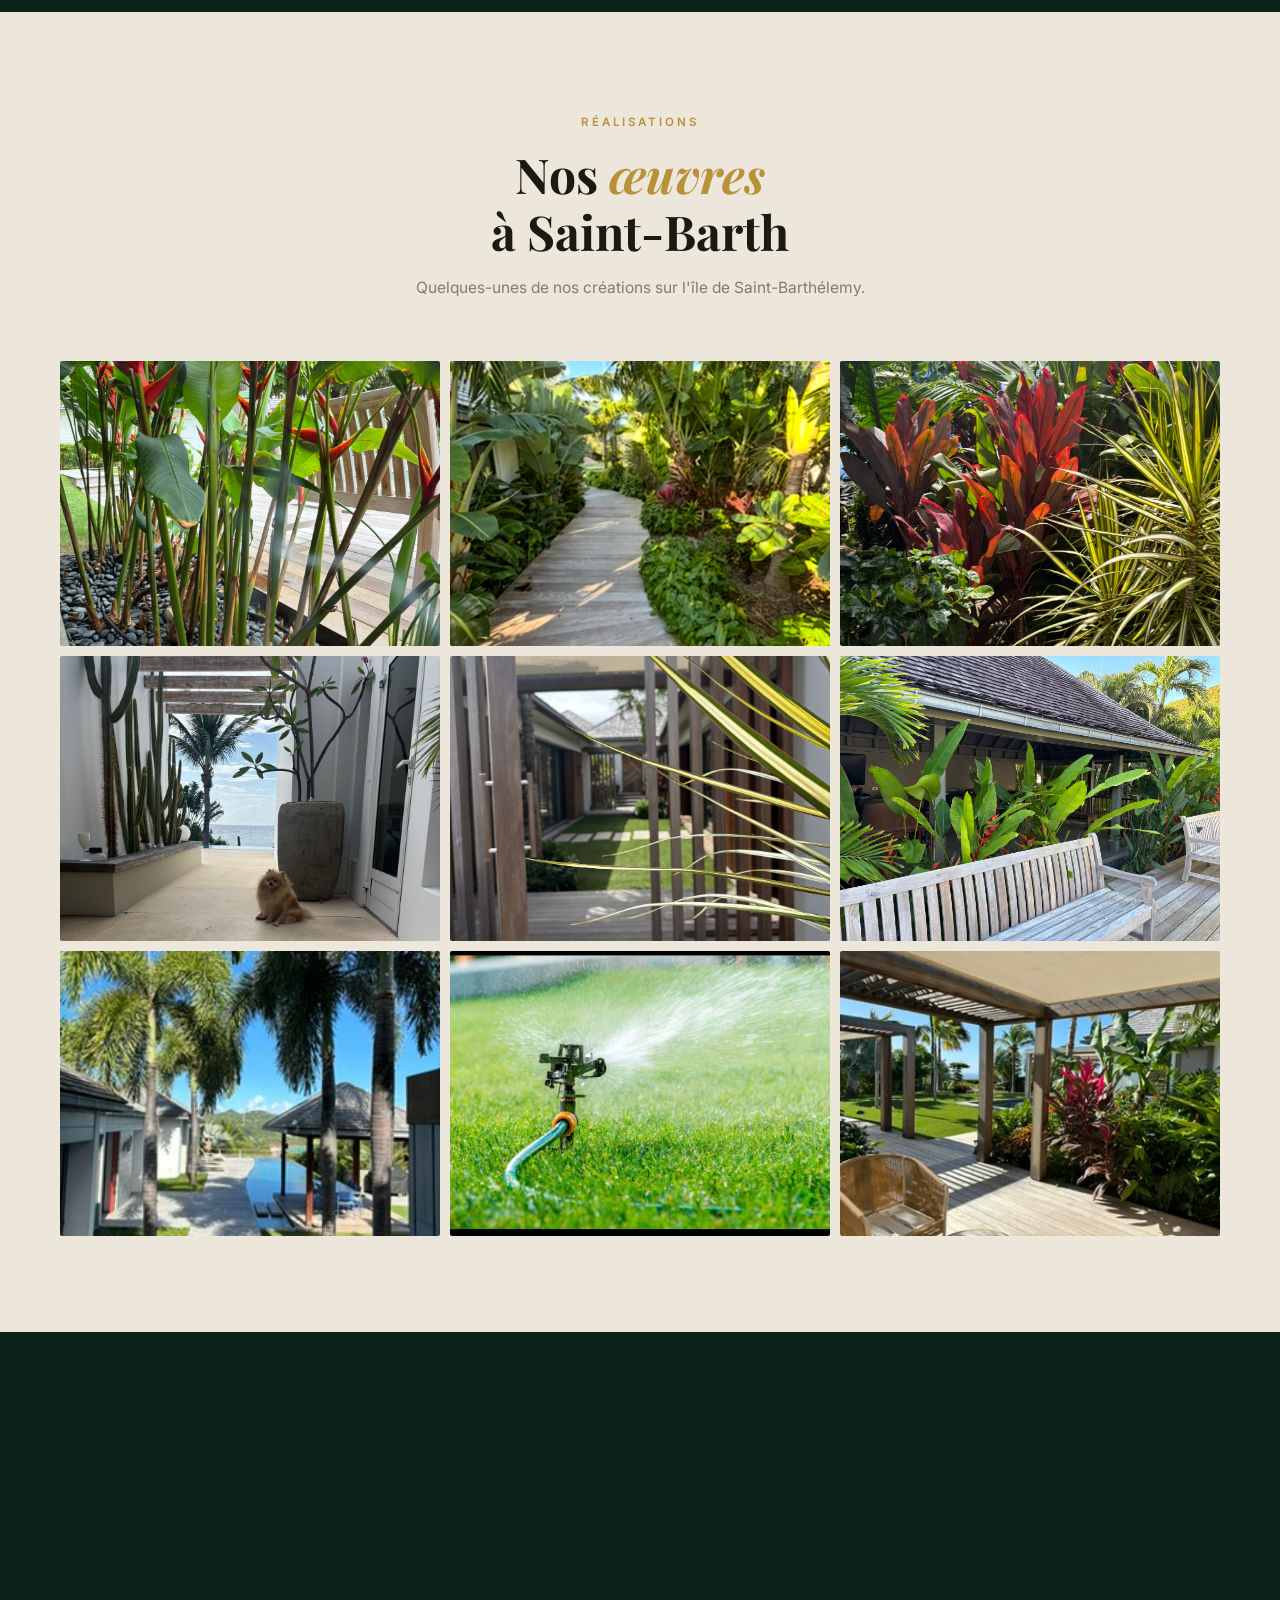
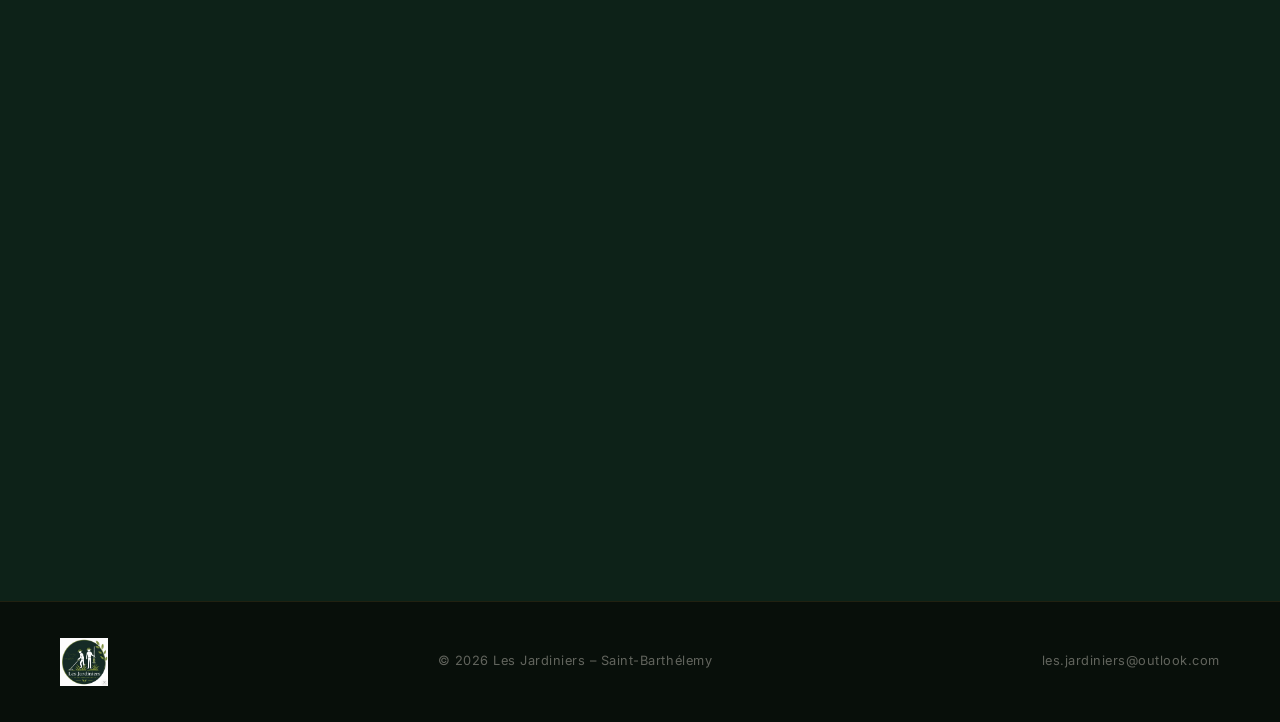
==== commit df4ba26c: "Ajout barre de navigation secondaire : Accueil · Présentation · Galerie · Contact https://claude.ai/" ====
--- a/index.html
+++ b/index.html
@@ -35,6 +35,14 @@
       </ul>
     </div>
   </nav>
+
+  <!-- BARRE DE NAVIGATION SECONDAIRE -->
+  <div id="subnav">
+    <a href="#accueil">Accueil</a>
+    <a href="#presentation">Présentation</a>
+    <a href="#galerie">Galerie</a>
+    <a href="#contact">Contact</a>
+  </div>
 
   <!-- HERO -->
   <section id="accueil" class="hero">
--- a/style.css
+++ b/style.css
@@ -44,6 +44,41 @@
 #topbar a { color: inherit; transition: color 0.2s; }
 #topbar a:hover { color: var(--gold-light); }
 @media (max-width: 640px) { #topbar { display: none; } }
+
+/* ============ SUBNAV ============ */
+#subnav {
+  position: sticky;
+  top: 70px;
+  z-index: 99;
+  background: var(--cream);
+  border-bottom: 1px solid rgba(184,145,58,0.22);
+  display: flex;
+  justify-content: center;
+  gap: 0;
+}
+#subnav a {
+  font-size: 0.72rem;
+  font-weight: 600;
+  letter-spacing: 0.18em;
+  text-transform: uppercase;
+  color: var(--dark);
+  padding: 12px 28px;
+  position: relative;
+  transition: color 0.2s;
+}
+#subnav a::after {
+  content: '';
+  position: absolute;
+  bottom: 0; left: 50%; right: 50%;
+  height: 2px;
+  background: var(--gold);
+  transition: left 0.25s ease, right 0.25s ease;
+}
+#subnav a:hover { color: var(--gold); }
+#subnav a:hover::after { left: 16px; right: 16px; }
+@media (max-width: 480px) {
+  #subnav a { padding: 10px 14px; font-size: 0.66rem; letter-spacing: 0.1em; }
+}
 
 /* ============ NAVBAR ============ */
 #navbar {
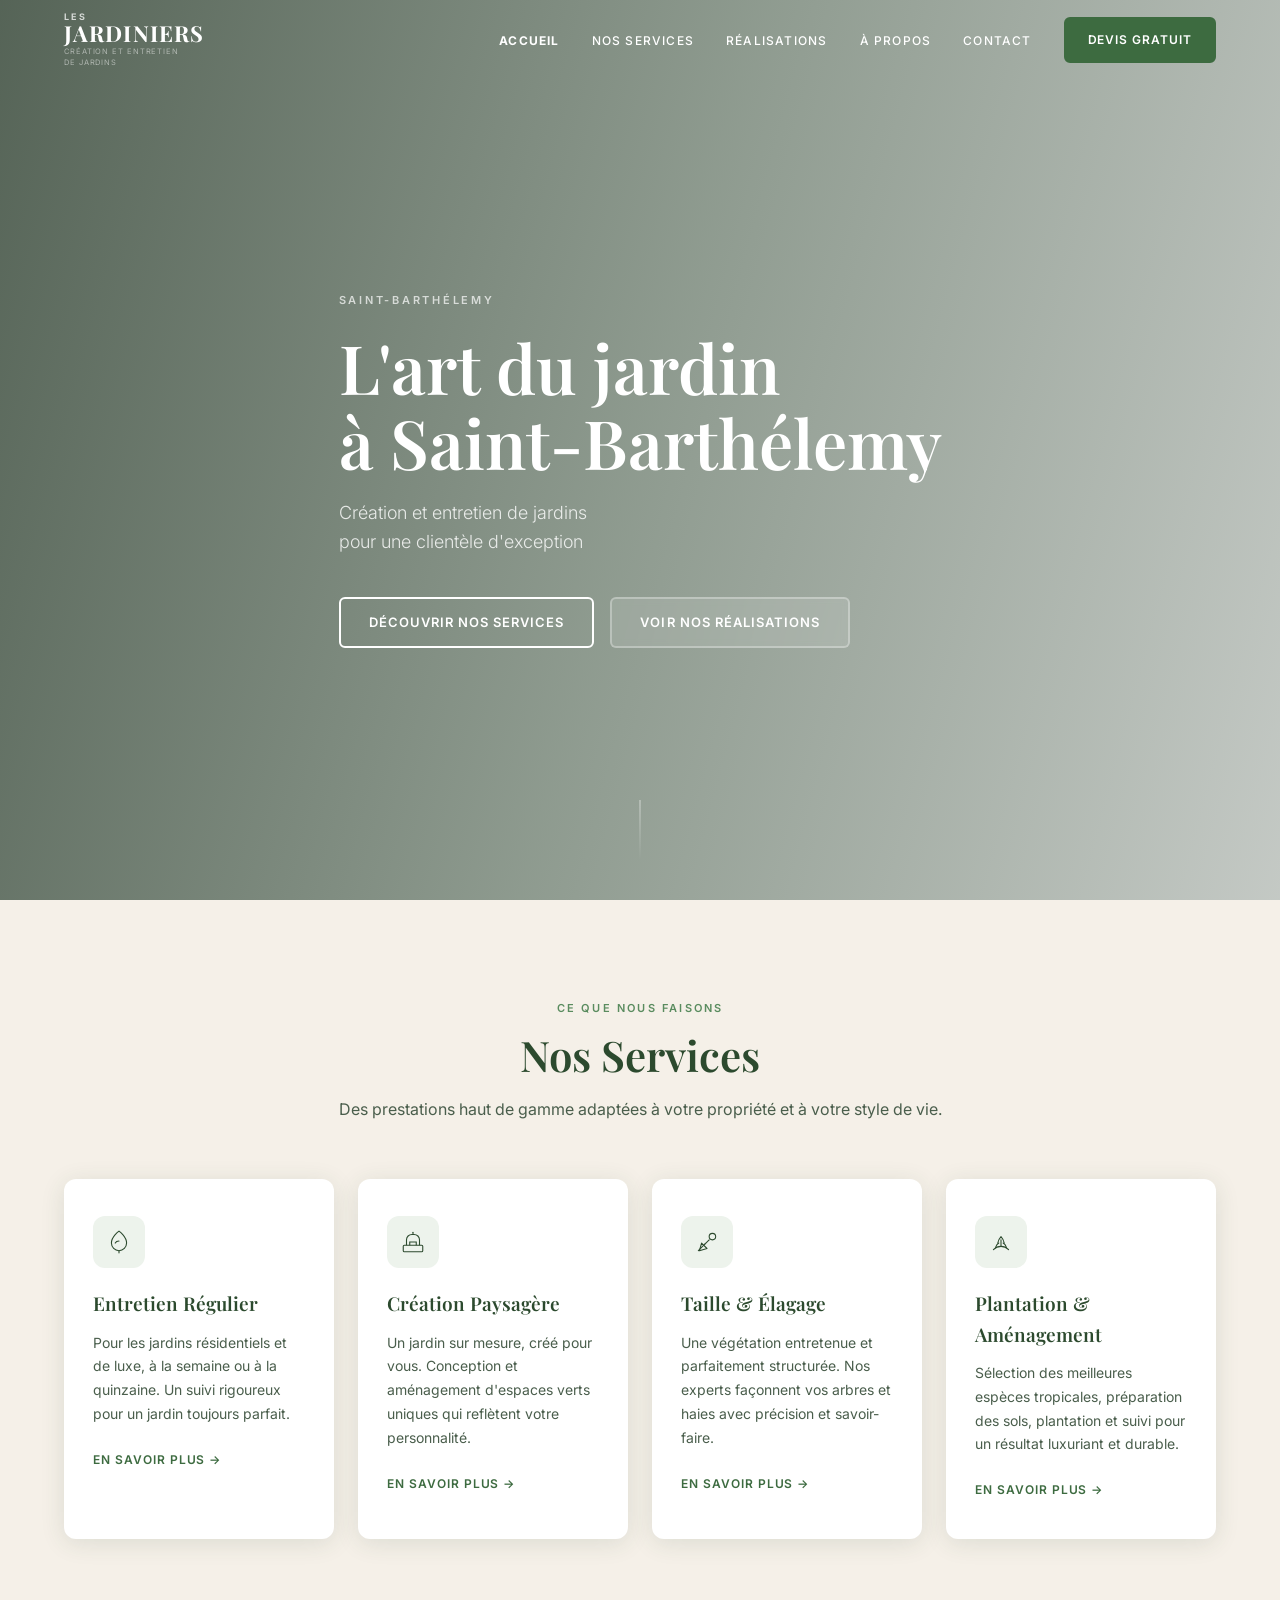
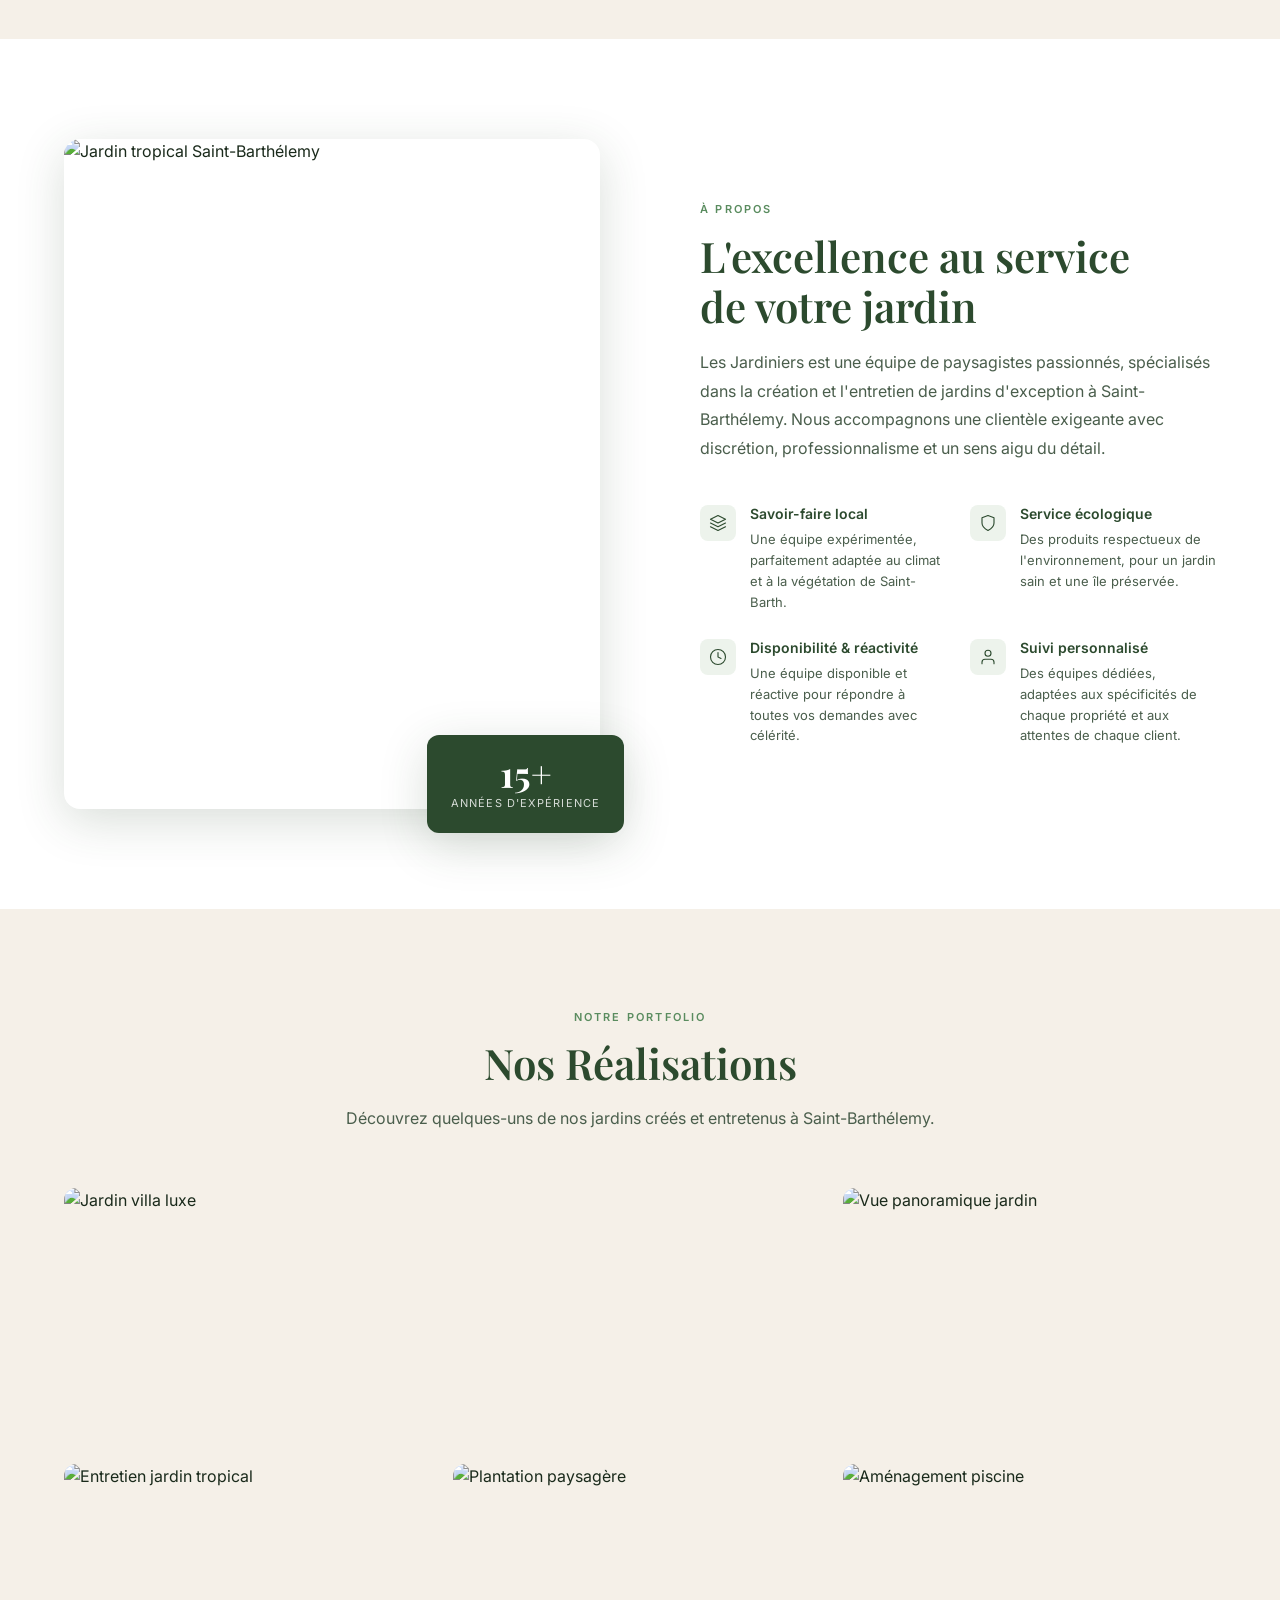
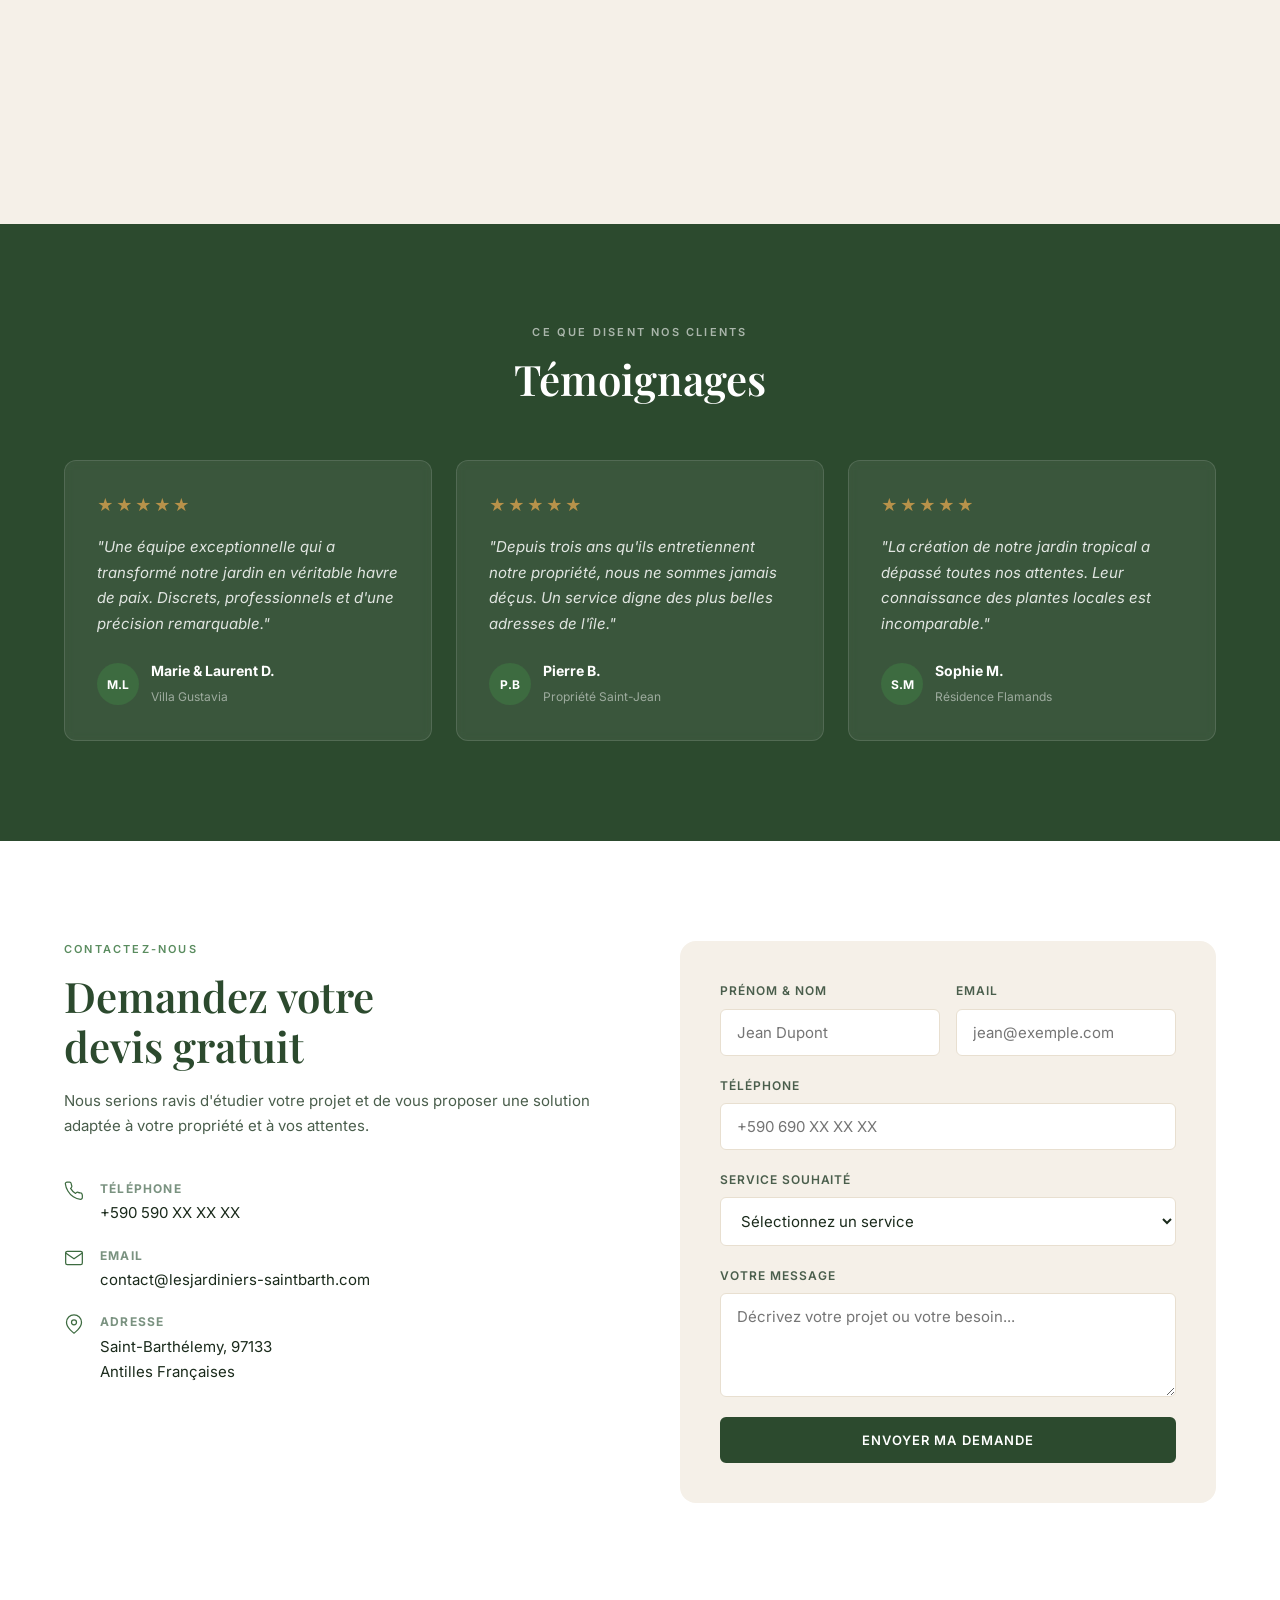
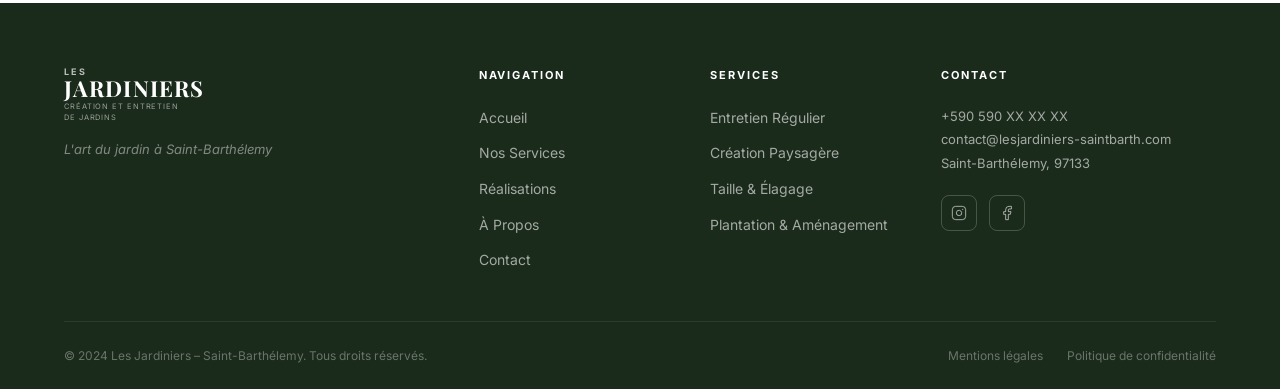
==== commit ade8371d: "Add Les Jardiniers website – homepage with full design Creates the complete single-page site for Les" ====
--- a/index.html
+++ b/index.html
@@ -3,331 +3,405 @@
 <head>
   <meta charset="UTF-8" />
   <meta name="viewport" content="width=device-width, initial-scale=1.0" />
-  <title>Les Jardiniers – Excellence & Prestige · Saint-Barthélemy</title>
-  <link rel="preconnect" href="https://fonts.googleapis.com">
-  <link rel="preconnect" href="https://fonts.gstatic.com" crossorigin>
-  <link href="https://fonts.googleapis.com/css2?family=Cormorant+Garamond:ital,wght@0,300;0,400;0,600;1,300;1,400;1,600&family=Playfair+Display:ital,wght@0,400;0,600;0,700;1,400;1,600&family=Inter:wght@300;400;500;600&display=swap" rel="stylesheet">
-  <link rel="stylesheet" href="style.css" />
-  <link rel="stylesheet" href="avatar.css" />
-  <script src="three.min.js"></script>
+  <title>Les Jardiniers – Création et entretien de jardins à Saint-Barthélemy</title>
+  <link rel="stylesheet" href="styles.css" />
+  <link rel="preconnect" href="https://fonts.googleapis.com" />
+  <link href="https://fonts.googleapis.com/css2?family=Playfair+Display:ital,wght@0,400;0,600;0,700;1,400&family=Inter:wght@300;400;500;600&display=swap" rel="stylesheet" />
 </head>
 <body>
 
-  <!-- TOP INFO BAR -->
-  <div id="topbar">
-    <span>Saint-Barthélemy · Entretien & Paysage d'exception</span>
-  </div>
-
-  <!-- NAVIGATION -->
-  <nav id="navbar">
-    <div class="nav-inner">
-      <a href="#accueil" class="logo">
-        <img src="images/logo.png" alt="Les Jardiniers" class="logo-img" />
-        <span class="logo-text">Les Jardiniers</span>
+  <!-- ===== HEADER ===== -->
+  <header class="header" id="header">
+    <div class="header__inner container">
+      <a href="#" class="logo">
+        <span class="logo__pre">LES</span>
+        <span class="logo__name">JARDINIERS</span>
+        <span class="logo__sub">CRÉATION ET ENTRETIEN<br>DE JARDINS</span>
       </a>
-      <button class="menu-toggle" id="menuToggle">&#9776;</button>
-      <ul class="nav-links" id="navLinks">
-        <li><a href="#accueil">Accueil</a></li>
-        <li><a href="#presentation">Présentation</a></li>
-        <li><a href="#galerie">Galerie</a></li>
-        <li><a href="#contact">Contact</a></li>
-        <li><a href="index-en.html" class="lang-switch">🇬🇧 EN</a></li>
-      </ul>
-    </div>
-  </nav>
-
-  <!-- BARRE DE NAVIGATION SECONDAIRE -->
-  <div id="subnav">
-    <a href="#accueil">Accueil</a>
-    <a href="#presentation">Présentation</a>
-    <a href="#galerie">Galerie</a>
-    <a href="#contact">Contact</a>
-  </div>
-
-  <!-- HERO -->
-  <section id="accueil" class="hero">
-    <div class="hero-bg"></div>
-    <div class="hero-content">
-      <p class="hero-eyebrow reveal">Saint-Barthélemy · Destinations de prestige</p>
-      <h1 class="hero-title reveal">
-        Les<br><em class="gold italic">Jardiniers</em>
-      </h1>
-      <p class="hero-sub reveal">L'excellence au service de jardins d'exception depuis plus de 15 ans</p>
-      <div class="hero-actions reveal">
-        <a href="#presentation" class="btn-primary">Découvrir l'équipe</a>
-        <a href="#contact" class="btn-ghost">Demander un devis</a>
-      </div>
-    </div>
-    <div class="hero-scroll"><span></span></div>
-  </section>
-
-  <!-- STATS -->
-  <div class="stats-bar reveal">
-    <div class="stat">
-      <span class="stat-num">15<sup>+</sup></span>
-      <span class="stat-label">Années d'expérience</span>
-    </div>
-    <div class="stat-divider"></div>
-    <div class="stat">
-      <span class="stat-num">6</span>
-      <span class="stat-label">Experts passionnés</span>
-    </div>
-    <div class="stat-divider"></div>
-    <div class="stat">
-      <span class="stat-num">500<sup>+</sup></span>
-      <span class="stat-label">Jardins réalisés</span>
-    </div>
-    <div class="stat-divider"></div>
-    <div class="stat">
-      <span class="stat-num">1</span>
-      <span class="stat-label">Île d'exception</span>
-    </div>
-  </div>
-
-  <!-- PRÉSENTATION (Équipe) -->
-  <section id="presentation" class="section section-light">
-    <div class="container">
-      <div class="section-header reveal">
-        <p class="section-eyebrow">Notre équipe</p>
-        <h2 class="section-title">Des <em class="gold">passionnés</em><br>à votre service</h2>
-        <p class="section-desc">Six professionnels unis par l'amour de la nature et l'exigence du geste parfait.</p>
-      </div>
-      <div class="team-grid">
-
-        <div class="team-card reveal">
-          <div class="team-avatar-wrap">
-            <div class="team-avatar photo">
-              <img src="images/membre1.jpeg" alt="Rémi" />
-            </div>
-          </div>
-          <h3 class="team-name">Rémi</h3>
-          <p class="team-role">Co-fondateur · Chef de projet</p>
-          <p class="team-bio">Visionnaire et stratège, Rémi orchestre chaque projet avec précision et passion depuis plus de 15 ans sur l'île.</p>
-        </div>
-
-        <div class="team-card reveal">
-          <div class="team-avatar-wrap">
-            <div class="team-avatar photo">
-              <img src="images/membre2.jpeg" alt="Jonathan" />
-            </div>
-          </div>
-          <h3 class="team-name">Jonathan</h3>
-          <p class="team-role">Co-fondateur · Expert terrain</p>
-          <p class="team-bio">Expert du terrain, Jonathan maîtrise l'art de transformer chaque espace en jardin d'exception à Saint-Barth.</p>
-        </div>
-
-        <div class="team-card reveal">
-          <div class="team-avatar-wrap">
-            <div class="team-avatar photo">
-              <img src="images/membre3.jpeg" alt="Expert Paysagiste" />
-            </div>
-          </div>
-          <h3 class="team-name">Expert Paysagiste</h3>
-          <p class="team-role">Conception & Création</p>
-          <p class="team-bio">Spécialiste de la conception de jardins tropicaux, il donne vie aux espaces les plus exigeants avec subtilité.</p>
-        </div>
-
-        <div class="team-card reveal">
-          <div class="team-avatar-wrap">
-            <div class="team-avatar photo">
-              <img src="images/membre4.jpeg" alt="Maître Jardinier" />
-            </div>
-          </div>
-          <h3 class="team-name">Maître Jardinier</h3>
-          <p class="team-role">Entretien & Taille</p>
-          <p class="team-bio">Sa précision du geste et sa connaissance intime des végétaux garantissent un entretien absolument impeccable.</p>
-        </div>
-
-        <div class="team-card reveal">
-          <div class="team-avatar-wrap">
-            <div class="team-avatar" style="--c1:#1a2a00;--c2:#3a5a00">
-              <span class="avatar-initial">✦</span>
-            </div>
-          </div>
-          <h3 class="team-name">Spécialiste Irrigation</h3>
-          <p class="team-role">Arrosage & Systèmes</p>
-          <p class="team-bio">Expert en systèmes d'irrigation intelligents adaptés au microclimat unique de Saint-Barthélemy.</p>
-        </div>
-
-        <div class="team-card reveal">
-          <div class="team-avatar-wrap">
-            <div class="team-avatar" style="--c1:#2a1000;--c2:#5a2a00">
-              <span class="avatar-initial">✦</span>
-            </div>
-          </div>
-          <h3 class="team-name">Expert Plantation</h3>
-          <p class="team-role">Plantation & Aménagement</p>
-          <p class="team-bio">Sa passion pour la flore tropicale sublime chaque propriété d'une végétation luxuriante et harmonieuse.</p>
-        </div>
-
-      </div>
-    </div>
-  </section>
-
-  <!-- SERVICES -->
-  <section id="services" class="section section-dark">
-    <div class="container">
-      <div class="section-header reveal">
-        <p class="section-eyebrow">Nos expertises</p>
-        <h2 class="section-title">Un savoir-faire<br><em class="gold">d'exception</em></h2>
-      </div>
-      <div class="services-list">
-        <div class="service-item reveal">
-          <span class="service-num">01</span>
-          <div>
-            <h3>Entretien régulier</h3>
-            <p>Tonte, taille, désherbage — un jardin impeccable toute l'année.</p>
-          </div>
-        </div>
-        <div class="service-item reveal">
-          <span class="service-num">02</span>
-          <div>
-            <h3>Création sur mesure</h3>
-            <p>Conception de jardins tropicaux uniques, adaptés à votre propriété et votre style.</p>
-          </div>
-        </div>
-        <div class="service-item reveal">
-          <span class="service-num">03</span>
-          <div>
-            <h3>Taille & élagage</h3>
-            <p>Formes précises, végétation saine — l'art de la taille à son apogée.</p>
-          </div>
-        </div>
-        <div class="service-item reveal">
-          <span class="service-num">04</span>
-          <div>
-            <h3>Plantation & aménagement</h3>
-            <p>Sélection et mise en place de plantes tropicales d'exception pour embellir vos espaces.</p>
-          </div>
-        </div>
-        <div class="service-item reveal">
-          <span class="service-num">05</span>
-          <div>
-            <h3>Arrosage & irrigation</h3>
-            <p>Systèmes automatiques intelligents adaptés au microclimat de Saint-Barth.</p>
-          </div>
-        </div>
-        <div class="service-item reveal">
-          <span class="service-num">06</span>
-          <div>
-            <h3>Évacuation des déchets verts</h3>
-            <p>Collecte soignée et évacuation de tous déchets végétaux après chaque intervention.</p>
-          </div>
-        </div>
-      </div>
-    </div>
-  </section>
-
-  <!-- GALERIE -->
-  <section id="galerie" class="section section-tinted">
-    <div class="container">
-      <div class="section-header reveal">
-        <p class="section-eyebrow">Réalisations</p>
-        <h2 class="section-title">Nos <em class="gold">œuvres</em><br>à Saint-Barth</h2>
-        <p class="section-desc">Quelques-unes de nos créations sur l'île de Saint-Barthélemy.</p>
-      </div>
-      <div class="gallery-grid">
-        <div class="gallery-item reveal"><img src="images/jardin1.png" alt="Jardin tropical" /></div>
-        <div class="gallery-item reveal"><img src="images/allee.png" alt="Allée en bois" /></div>
-        <div class="gallery-item reveal"><img src="images/jardin2.png" alt="Palmiers tropicaux" /></div>
-        <div class="gallery-item reveal"><img src="images/villa-mer.jpeg" alt="Villa vue mer" /></div>
-        <div class="gallery-item reveal"><img src="images/pergola.jpeg" alt="Pergola tropicale" /></div>
-        <div class="gallery-item reveal"><img src="images/terrasse.jpeg" alt="Terrasse en bois" /></div>
-        <div class="gallery-item reveal"><img src="images/jardin3.jpeg" alt="Jardin" /></div>
-        <div class="gallery-item reveal"><img src="images/arrosage.jpeg" alt="Irrigation" /></div>
-        <div class="gallery-item reveal"><img src="images/jardin4.jpeg" alt="Réalisation" /></div>
-      </div>
-    </div>
-  </section>
-
-  <!-- CONTACT -->
-  <section id="contact" class="section section-dark">
-    <div class="container">
-      <div class="contact-layout">
-        <div class="contact-left reveal">
-          <p class="section-eyebrow">Contact</p>
-          <h2 class="section-title">Parlons de<br>votre <em class="gold">jardin</em></h2>
-          <p class="contact-tagline">Devis gratuit · Réponse rapide · Confidentialité garantie</p>
-          <div class="contact-details">
-            <a href="tel:+590690483934" class="contact-card">
-              <span class="cc-icon">📞</span>
-              <div><strong>Rémi</strong><span>06 90 48 39 34</span></div>
+
+      <button class="burger" id="burger" aria-label="Menu">
+        <span></span><span></span><span></span>
+      </button>
+
+      <nav class="nav" id="nav">
+        <ul class="nav__list">
+          <li><a href="#accueil" class="nav__link">Accueil</a></li>
+          <li><a href="#services" class="nav__link">Nos Services</a></li>
+          <li><a href="#realisations" class="nav__link">Réalisations</a></li>
+          <li><a href="#apropos" class="nav__link">À Propos</a></li>
+          <li><a href="#contact" class="nav__link">Contact</a></li>
+        </ul>
+        <a href="#contact" class="btn btn--cta">Devis Gratuit</a>
+      </nav>
+    </div>
+  </header>
+
+  <!-- ===== HERO ===== -->
+  <section class="hero" id="accueil">
+    <div class="hero__overlay"></div>
+    <div class="hero__content container">
+      <p class="hero__eyebrow">Saint-Barthélemy</p>
+      <h1 class="hero__title">L'art du jardin<br>à Saint-Barthélemy</h1>
+      <p class="hero__desc">Création et entretien de jardins<br>pour une clientèle d'exception</p>
+      <div class="hero__actions">
+        <a href="#services" class="btn btn--outline">Découvrir nos services</a>
+        <a href="#realisations" class="btn btn--ghost">Voir nos réalisations</a>
+      </div>
+    </div>
+    <div class="hero__scroll">
+      <div class="hero__scroll-line"></div>
+    </div>
+  </section>
+
+  <!-- ===== SERVICES ===== -->
+  <section class="services" id="services">
+    <div class="container">
+      <div class="section-header">
+        <p class="section-eyebrow">Ce que nous faisons</p>
+        <h2 class="section-title">Nos Services</h2>
+        <p class="section-desc">Des prestations haut de gamme adaptées à votre propriété et à votre style de vie.</p>
+      </div>
+
+      <div class="services__grid">
+        <div class="service-card">
+          <div class="service-card__icon">
+            <svg viewBox="0 0 48 48" fill="none" xmlns="http://www.w3.org/2000/svg">
+              <path d="M24 4C24 4 10 14 10 26C10 33.7 16.3 40 24 40C31.7 40 38 33.7 38 26C38 14 24 4 24 4Z" stroke="currentColor" stroke-width="2" stroke-linecap="round" stroke-linejoin="round"/>
+              <path d="M24 40V44" stroke="currentColor" stroke-width="2" stroke-linecap="round"/>
+              <path d="M17 26C17 26 19 22 24 22" stroke="currentColor" stroke-width="2" stroke-linecap="round"/>
+            </svg>
+          </div>
+          <h3 class="service-card__title">Entretien Régulier</h3>
+          <p class="service-card__text">Pour les jardins résidentiels et de luxe, à la semaine ou à la quinzaine. Un suivi rigoureux pour un jardin toujours parfait.</p>
+          <a href="#contact" class="service-card__link">En savoir plus →</a>
+        </div>
+
+        <div class="service-card">
+          <div class="service-card__icon">
+            <svg viewBox="0 0 48 48" fill="none" xmlns="http://www.w3.org/2000/svg">
+              <rect x="6" y="30" width="36" height="12" rx="2" stroke="currentColor" stroke-width="2"/>
+              <path d="M12 30V20C12 14.477 16.477 10 22 10H26C31.523 10 36 14.477 36 20V30" stroke="currentColor" stroke-width="2"/>
+              <path d="M18 30V24H30V30" stroke="currentColor" stroke-width="2"/>
+              <path d="M24 10V6" stroke="currentColor" stroke-width="2" stroke-linecap="round"/>
+            </svg>
+          </div>
+          <h3 class="service-card__title">Création Paysagère</h3>
+          <p class="service-card__text">Un jardin sur mesure, créé pour vous. Conception et aménagement d'espaces verts uniques qui reflètent votre personnalité.</p>
+          <a href="#contact" class="service-card__link">En savoir plus →</a>
+        </div>
+
+        <div class="service-card">
+          <div class="service-card__icon">
+            <svg viewBox="0 0 48 48" fill="none" xmlns="http://www.w3.org/2000/svg">
+              <path d="M8 40L20 28" stroke="currentColor" stroke-width="2" stroke-linecap="round"/>
+              <path d="M20 28L28 20" stroke="currentColor" stroke-width="2" stroke-linecap="round"/>
+              <circle cx="34" cy="14" r="6" stroke="currentColor" stroke-width="2"/>
+              <path d="M14 26L10 40L24 36L14 26Z" stroke="currentColor" stroke-width="2" stroke-linejoin="round"/>
+            </svg>
+          </div>
+          <h3 class="service-card__title">Taille & Élagage</h3>
+          <p class="service-card__text">Une végétation entretenue et parfaitement structurée. Nos experts façonnent vos arbres et haies avec précision et savoir-faire.</p>
+          <a href="#contact" class="service-card__link">En savoir plus →</a>
+        </div>
+
+        <div class="service-card">
+          <div class="service-card__icon">
+            <svg viewBox="0 0 48 48" fill="none" xmlns="http://www.w3.org/2000/svg">
+              <path d="M10 38C10 38 16 32 24 32C32 32 38 38 38 38" stroke="currentColor" stroke-width="2" stroke-linecap="round"/>
+              <path d="M24 32V20" stroke="currentColor" stroke-width="2" stroke-linecap="round"/>
+              <path d="M18 26C18 26 20 18 24 14C28 18 30 26 30 26" stroke="currentColor" stroke-width="2" stroke-linecap="round" stroke-linejoin="round"/>
+              <path d="M14 34C14 34 16 28 20 26" stroke="currentColor" stroke-width="2" stroke-linecap="round"/>
+              <path d="M34 34C34 34 32 28 28 26" stroke="currentColor" stroke-width="2" stroke-linecap="round"/>
+            </svg>
+          </div>
+          <h3 class="service-card__title">Plantation & Aménagement</h3>
+          <p class="service-card__text">Sélection des meilleures espèces tropicales, préparation des sols, plantation et suivi pour un résultat luxuriant et durable.</p>
+          <a href="#contact" class="service-card__link">En savoir plus →</a>
+        </div>
+      </div>
+    </div>
+  </section>
+
+  <!-- ===== ABOUT / VALEURS ===== -->
+  <section class="values" id="apropos">
+    <div class="container">
+      <div class="values__inner">
+        <div class="values__image">
+          <div class="values__image-frame">
+            <img src="https://images.unsplash.com/photo-1416879595882-3373a0480b5b?w=700&q=80" alt="Jardin tropical Saint-Barthélemy" />
+          </div>
+          <div class="values__badge">
+            <span class="values__badge-num">15+</span>
+            <span class="values__badge-text">Années d'expérience</span>
+          </div>
+        </div>
+        <div class="values__content">
+          <p class="section-eyebrow">À Propos</p>
+          <h2 class="section-title">L'excellence au service<br>de votre jardin</h2>
+          <p class="values__desc">Les Jardiniers est une équipe de paysagistes passionnés, spécialisés dans la création et l'entretien de jardins d'exception à Saint-Barthélemy. Nous accompagnons une clientèle exigeante avec discrétion, professionnalisme et un sens aigu du détail.</p>
+
+          <div class="values__features">
+            <div class="value-item">
+              <div class="value-item__icon">
+                <svg viewBox="0 0 24 24" fill="none"><path d="M12 2L2 7l10 5 10-5-10-5zM2 17l10 5 10-5M2 12l10 5 10-5" stroke="currentColor" stroke-width="1.5" stroke-linecap="round" stroke-linejoin="round"/></svg>
+              </div>
+              <div>
+                <h4>Savoir-faire local</h4>
+                <p>Une équipe expérimentée, parfaitement adaptée au climat et à la végétation de Saint-Barth.</p>
+              </div>
+            </div>
+            <div class="value-item">
+              <div class="value-item__icon">
+                <svg viewBox="0 0 24 24" fill="none"><path d="M12 22s8-4 8-10V5l-8-3-8 3v7c0 6 8 10 8 10z" stroke="currentColor" stroke-width="1.5" stroke-linecap="round" stroke-linejoin="round"/></svg>
+              </div>
+              <div>
+                <h4>Service écologique</h4>
+                <p>Des produits respectueux de l'environnement, pour un jardin sain et une île préservée.</p>
+              </div>
+            </div>
+            <div class="value-item">
+              <div class="value-item__icon">
+                <svg viewBox="0 0 24 24" fill="none"><circle cx="12" cy="12" r="10" stroke="currentColor" stroke-width="1.5"/><path d="M12 6v6l4 2" stroke="currentColor" stroke-width="1.5" stroke-linecap="round"/></svg>
+              </div>
+              <div>
+                <h4>Disponibilité & réactivité</h4>
+                <p>Une équipe disponible et réactive pour répondre à toutes vos demandes avec célérité.</p>
+              </div>
+            </div>
+            <div class="value-item">
+              <div class="value-item__icon">
+                <svg viewBox="0 0 24 24" fill="none"><path d="M20 21v-2a4 4 0 0 0-4-4H8a4 4 0 0 0-4 4v2" stroke="currentColor" stroke-width="1.5" stroke-linecap="round"/><circle cx="12" cy="7" r="4" stroke="currentColor" stroke-width="1.5"/></svg>
+              </div>
+              <div>
+                <h4>Suivi personnalisé</h4>
+                <p>Des équipes dédiées, adaptées aux spécificités de chaque propriété et aux attentes de chaque client.</p>
+              </div>
+            </div>
+          </div>
+        </div>
+      </div>
+    </div>
+  </section>
+
+  <!-- ===== RÉALISATIONS ===== -->
+  <section class="gallery" id="realisations">
+    <div class="container">
+      <div class="section-header">
+        <p class="section-eyebrow">Notre portfolio</p>
+        <h2 class="section-title">Nos Réalisations</h2>
+        <p class="section-desc">Découvrez quelques-uns de nos jardins créés et entretenus à Saint-Barthélemy.</p>
+      </div>
+
+      <div class="gallery__grid">
+        <div class="gallery__item gallery__item--wide">
+          <img src="https://images.unsplash.com/photo-1558618666-fcd25c85cd64?w=800&q=80" alt="Jardin villa luxe" />
+          <div class="gallery__item-overlay">
+            <span>Villa privée – Gustavia</span>
+          </div>
+        </div>
+        <div class="gallery__item">
+          <img src="https://images.unsplash.com/photo-1585320806297-9794b3e4eeae?w=400&q=80" alt="Entretien jardin tropical" />
+          <div class="gallery__item-overlay">
+            <span>Entretien tropical – St-Jean</span>
+          </div>
+        </div>
+        <div class="gallery__item">
+          <img src="https://images.unsplash.com/photo-1501004318641-b39e6451bec6?w=400&q=80" alt="Plantation paysagère" />
+          <div class="gallery__item-overlay">
+            <span>Plantation – Flamands</span>
+          </div>
+        </div>
+        <div class="gallery__item">
+          <img src="https://images.unsplash.com/photo-1597673030470-87f51b929d9a?w=400&q=80" alt="Aménagement piscine" />
+          <div class="gallery__item-overlay">
+            <span>Aménagement piscine – Lorient</span>
+          </div>
+        </div>
+        <div class="gallery__item gallery__item--tall">
+          <img src="https://images.unsplash.com/photo-1506905925346-21bda4d32df4?w=400&q=80" alt="Vue panoramique jardin" />
+          <div class="gallery__item-overlay">
+            <span>Vue panoramique – Toiny</span>
+          </div>
+        </div>
+      </div>
+    </div>
+  </section>
+
+  <!-- ===== TÉMOIGNAGES ===== -->
+  <section class="testimonials">
+    <div class="container">
+      <div class="section-header">
+        <p class="section-eyebrow">Ce que disent nos clients</p>
+        <h2 class="section-title">Témoignages</h2>
+      </div>
+      <div class="testimonials__grid">
+        <div class="testimonial-card">
+          <div class="testimonial-card__stars">★★★★★</div>
+          <p class="testimonial-card__text">"Une équipe exceptionnelle qui a transformé notre jardin en véritable havre de paix. Discrets, professionnels et d'une précision remarquable."</p>
+          <div class="testimonial-card__author">
+            <div class="testimonial-card__avatar">M.L</div>
+            <div>
+              <strong>Marie & Laurent D.</strong>
+              <span>Villa Gustavia</span>
+            </div>
+          </div>
+        </div>
+        <div class="testimonial-card">
+          <div class="testimonial-card__stars">★★★★★</div>
+          <p class="testimonial-card__text">"Depuis trois ans qu'ils entretiennent notre propriété, nous ne sommes jamais déçus. Un service digne des plus belles adresses de l'île."</p>
+          <div class="testimonial-card__author">
+            <div class="testimonial-card__avatar">P.B</div>
+            <div>
+              <strong>Pierre B.</strong>
+              <span>Propriété Saint-Jean</span>
+            </div>
+          </div>
+        </div>
+        <div class="testimonial-card">
+          <div class="testimonial-card__stars">★★★★★</div>
+          <p class="testimonial-card__text">"La création de notre jardin tropical a dépassé toutes nos attentes. Leur connaissance des plantes locales est incomparable."</p>
+          <div class="testimonial-card__author">
+            <div class="testimonial-card__avatar">S.M</div>
+            <div>
+              <strong>Sophie M.</strong>
+              <span>Résidence Flamands</span>
+            </div>
+          </div>
+        </div>
+      </div>
+    </div>
+  </section>
+
+  <!-- ===== CONTACT ===== -->
+  <section class="contact" id="contact">
+    <div class="container">
+      <div class="contact__inner">
+        <div class="contact__info">
+          <p class="section-eyebrow">Contactez-nous</p>
+          <h2 class="section-title">Demandez votre<br>devis gratuit</h2>
+          <p class="contact__desc">Nous serions ravis d'étudier votre projet et de vous proposer une solution adaptée à votre propriété et à vos attentes.</p>
+
+          <div class="contact__details">
+            <div class="contact__detail">
+              <svg viewBox="0 0 24 24" fill="none"><path d="M22 16.92v3a2 2 0 0 1-2.18 2 19.79 19.79 0 0 1-8.63-3.07A19.5 19.5 0 0 1 4.69 12a19.79 19.79 0 0 1-3.07-8.67A2 2 0 0 1 3.6 1.27h3a2 2 0 0 1 2 1.72 12.84 12.84 0 0 0 .7 2.81 2 2 0 0 1-.45 2.11L7.91 8.91a16 16 0 0 0 6 6l.91-.91a2 2 0 0 1 2.11-.45 12.84 12.84 0 0 0 2.81.7A2 2 0 0 1 21.73 16z" stroke="currentColor" stroke-width="1.5" stroke-linecap="round" stroke-linejoin="round"/></svg>
+              <div>
+                <strong>Téléphone</strong>
+                <span>+590 590 XX XX XX</span>
+              </div>
+            </div>
+            <div class="contact__detail">
+              <svg viewBox="0 0 24 24" fill="none"><path d="M4 4h16c1.1 0 2 .9 2 2v12c0 1.1-.9 2-2 2H4c-1.1 0-2-.9-2-2V6c0-1.1.9-2 2-2z" stroke="currentColor" stroke-width="1.5" stroke-linecap="round" stroke-linejoin="round"/><path d="m22 6-10 7L2 6" stroke="currentColor" stroke-width="1.5" stroke-linecap="round" stroke-linejoin="round"/></svg>
+              <div>
+                <strong>Email</strong>
+                <span>contact@lesjardiniers-saintbarth.com</span>
+              </div>
+            </div>
+            <div class="contact__detail">
+              <svg viewBox="0 0 24 24" fill="none"><path d="M21 10c0 7-9 13-9 13s-9-6-9-13a9 9 0 0 1 18 0z" stroke="currentColor" stroke-width="1.5" stroke-linecap="round" stroke-linejoin="round"/><circle cx="12" cy="10" r="3" stroke="currentColor" stroke-width="1.5"/></svg>
+              <div>
+                <strong>Adresse</strong>
+                <span>Saint-Barthélemy, 97133<br>Antilles Françaises</span>
+              </div>
+            </div>
+          </div>
+        </div>
+
+        <form class="contact__form" id="contactForm">
+          <div class="form-row">
+            <div class="form-group">
+              <label for="name">Prénom & Nom</label>
+              <input type="text" id="name" name="name" placeholder="Jean Dupont" required />
+            </div>
+            <div class="form-group">
+              <label for="email">Email</label>
+              <input type="email" id="email" name="email" placeholder="jean@exemple.com" required />
+            </div>
+          </div>
+          <div class="form-group">
+            <label for="phone">Téléphone</label>
+            <input type="tel" id="phone" name="phone" placeholder="+590 690 XX XX XX" />
+          </div>
+          <div class="form-group">
+            <label for="service">Service souhaité</label>
+            <select id="service" name="service">
+              <option value="">Sélectionnez un service</option>
+              <option>Entretien régulier</option>
+              <option>Création paysagère</option>
+              <option>Taille & Élagage</option>
+              <option>Plantation & Aménagement</option>
+              <option>Autre</option>
+            </select>
+          </div>
+          <div class="form-group">
+            <label for="message">Votre message</label>
+            <textarea id="message" name="message" rows="4" placeholder="Décrivez votre projet ou votre besoin..."></textarea>
+          </div>
+          <button type="submit" class="btn btn--primary btn--full">Envoyer ma demande</button>
+        </form>
+      </div>
+    </div>
+  </section>
+
+  <!-- ===== FOOTER ===== -->
+  <footer class="footer">
+    <div class="container">
+      <div class="footer__inner">
+        <div class="footer__brand">
+          <a href="#" class="logo logo--light">
+            <span class="logo__pre">LES</span>
+            <span class="logo__name">JARDINIERS</span>
+            <span class="logo__sub">CRÉATION ET ENTRETIEN<br>DE JARDINS</span>
+          </a>
+          <p class="footer__tagline">L'art du jardin à Saint-Barthélemy</p>
+        </div>
+
+        <div class="footer__links">
+          <h4>Navigation</h4>
+          <ul>
+            <li><a href="#accueil">Accueil</a></li>
+            <li><a href="#services">Nos Services</a></li>
+            <li><a href="#realisations">Réalisations</a></li>
+            <li><a href="#apropos">À Propos</a></li>
+            <li><a href="#contact">Contact</a></li>
+          </ul>
+        </div>
+
+        <div class="footer__links">
+          <h4>Services</h4>
+          <ul>
+            <li><a href="#services">Entretien Régulier</a></li>
+            <li><a href="#services">Création Paysagère</a></li>
+            <li><a href="#services">Taille & Élagage</a></li>
+            <li><a href="#services">Plantation & Aménagement</a></li>
+          </ul>
+        </div>
+
+        <div class="footer__contact">
+          <h4>Contact</h4>
+          <p>+590 590 XX XX XX</p>
+          <p>contact@lesjardiniers-saintbarth.com</p>
+          <p>Saint-Barthélemy, 97133</p>
+          <div class="footer__social">
+            <a href="#" aria-label="Instagram">
+              <svg viewBox="0 0 24 24" fill="none"><rect x="2" y="2" width="20" height="20" rx="5" ry="5" stroke="currentColor" stroke-width="1.5"/><path d="M16 11.37A4 4 0 1 1 12.63 8 4 4 0 0 1 16 11.37z" stroke="currentColor" stroke-width="1.5"/><path d="M17.5 6.5h.01" stroke="currentColor" stroke-width="2" stroke-linecap="round"/></svg>
             </a>
-            <a href="tel:+590690492983" class="contact-card">
-              <span class="cc-icon">📞</span>
-              <div><strong>Jonathan</strong><span>06 90 49 29 83</span></div>
+            <a href="#" aria-label="Facebook">
+              <svg viewBox="0 0 24 24" fill="none"><path d="M18 2h-3a5 5 0 0 0-5 5v3H7v4h3v8h4v-8h3l1-4h-4V7a1 1 0 0 1 1-1h3z" stroke="currentColor" stroke-width="1.5" stroke-linecap="round" stroke-linejoin="round"/></svg>
             </a>
-            <a href="mailto:les.jardiniers@outlook.com" class="contact-card">
-              <span class="cc-icon">📧</span>
-              <div><strong>Email</strong><span>les.jardiniers@outlook.com</span></div>
-            </a>
-            <a href="https://instagram.com/les_jardiniers_st_barth" target="_blank" class="contact-card">
-              <span class="cc-icon">📸</span>
-              <div><strong>Instagram</strong><span>@les_jardiniers_st_barth</span></div>
-            </a>
-            <div class="contact-card">
-              <span class="cc-icon">🕐</span>
-              <div><strong>Horaires</strong><span>Lun – Sam : 7h – 17h</span></div>
-            </div>
-            <div class="contact-card">
-              <span class="cc-icon">📍</span>
-              <div><strong>Zone</strong><span>Saint-Barthélemy (97133)</span></div>
-            </div>
-          </div>
-        </div>
-        <form class="contact-form reveal" onsubmit="sendForm(event)">
-          <input type="text" name="nom" placeholder="Votre nom" required />
-          <input type="tel" name="tel" placeholder="Votre téléphone" required />
-          <input type="email" name="email" placeholder="Votre email (optionnel)" />
-          <textarea name="message" rows="5" placeholder="Décrivez votre projet..." required></textarea>
-          <button type="submit" class="btn-primary full">Envoyer ma demande</button>
-          <p id="form-feedback" class="form-feedback"></p>
-        </form>
-      </div>
-    </div>
-  </section>
-
-  <!-- FOOTER -->
-  <footer class="footer">
-    <div class="footer-inner">
-      <img src="images/logo.png" alt="Les Jardiniers" class="footer-logo" />
-      <p>© 2026 Les Jardiniers – Saint-Barthélemy</p>
-      <a href="mailto:les.jardiniers@outlook.com">les.jardiniers@outlook.com</a>
+          </div>
+        </div>
+      </div>
+
+      <div class="footer__bottom">
+        <p>&copy; 2024 Les Jardiniers – Saint-Barthélemy. Tous droits réservés.</p>
+        <div class="footer__bottom-links">
+          <a href="#">Mentions légales</a>
+          <a href="#">Politique de confidentialité</a>
+        </div>
+      </div>
     </div>
   </footer>
 
-  <!-- AVATAR VOCAL -->
-  <div id="avatar-launcher">
-    <div id="avatar-bubble" style="display:none"></div>
-    <div id="avatar-window">
-      <div class="avatar-header">
-        <div id="avatar-3d"></div>
-        <div class="avatar-info">
-          <div class="avatar-name">Léa</div>
-          <div class="avatar-status" id="avatarStatus">Votre guide</div>
-        </div>
-        <button id="avatar-close">✕</button>
-      </div>
-      <div class="avatar-messages" id="avatar-messages"></div>
-      <div class="avatar-suggestions" id="avatar-suggestions"></div>
-      <div class="avatar-input-row">
-        <button id="mic-btn" title="Parler">🎤</button>
-        <input type="text" id="avatar-input" placeholder="Écrivez ou parlez..." />
-        <button id="avatar-send">➤</button>
-      </div>
-    </div>
-    <button id="avatar-btn">
-      <div class="avatar-face-mini">
-        <div class="eye-mini l"></div>
-        <div class="eye-mini r"></div>
-        <div class="mouth-mini"></div>
-      </div>
-      <span class="avatar-badge"></span>
-    </button>
-  </div>
-
   <script src="script.js"></script>
-  <script src="avatar.js"></script>
-  <script src="avatar3d.js"></script>
 </body>
 </html>
--- a/styles.css
+++ b/styles.css
@@ -0,0 +1,949 @@
+/* ===========================
+   RESET & BASE
+=========================== */
+*, *::before, *::after { box-sizing: border-box; margin: 0; padding: 0; }
+
+:root {
+  --green-dark:   #2C4A2E;
+  --green-mid:    #3D6B40;
+  --green-light:  #5A8C5F;
+  --green-pale:   #EDF3EC;
+  --beige:        #F5F0E8;
+  --beige-dark:   #E8DFD0;
+  --white:        #FFFFFF;
+  --text-dark:    #1A2A1B;
+  --text-mid:     #4A5E4C;
+  --text-light:   #7A9280;
+  --gold:         #B8924A;
+
+  --font-serif:   'Playfair Display', Georgia, serif;
+  --font-sans:    'Inter', system-ui, sans-serif;
+
+  --radius:       6px;
+  --shadow:       0 4px 24px rgba(44,74,46,.12);
+  --shadow-lg:    0 12px 48px rgba(44,74,46,.18);
+  --transition:   0.3s cubic-bezier(.4,0,.2,1);
+}
+
+html { scroll-behavior: smooth; }
+
+body {
+  font-family: var(--font-sans);
+  color: var(--text-dark);
+  background: var(--white);
+  line-height: 1.6;
+  overflow-x: hidden;
+}
+
+img { display: block; width: 100%; height: 100%; object-fit: cover; }
+a { text-decoration: none; color: inherit; }
+ul { list-style: none; }
+
+.container {
+  max-width: 1200px;
+  margin: 0 auto;
+  padding: 0 24px;
+}
+
+/* ===========================
+   BUTTONS
+=========================== */
+.btn {
+  display: inline-flex;
+  align-items: center;
+  gap: 8px;
+  padding: 13px 28px;
+  border-radius: var(--radius);
+  font-family: var(--font-sans);
+  font-size: 13px;
+  font-weight: 600;
+  letter-spacing: .08em;
+  text-transform: uppercase;
+  cursor: pointer;
+  border: 2px solid transparent;
+  transition: all var(--transition);
+  white-space: nowrap;
+}
+
+.btn--primary {
+  background: var(--green-dark);
+  color: var(--white);
+  border-color: var(--green-dark);
+}
+.btn--primary:hover {
+  background: var(--green-mid);
+  border-color: var(--green-mid);
+  transform: translateY(-1px);
+  box-shadow: var(--shadow);
+}
+
+.btn--cta {
+  background: var(--green-mid);
+  color: var(--white);
+  border-color: var(--green-mid);
+  padding: 11px 22px;
+  font-size: 12px;
+}
+.btn--cta:hover {
+  background: var(--green-dark);
+  border-color: var(--green-dark);
+}
+
+.btn--outline {
+  background: transparent;
+  color: var(--white);
+  border-color: var(--white);
+}
+.btn--outline:hover {
+  background: var(--white);
+  color: var(--green-dark);
+}
+
+.btn--ghost {
+  background: rgba(255,255,255,.12);
+  color: var(--white);
+  border-color: rgba(255,255,255,.3);
+  backdrop-filter: blur(4px);
+}
+.btn--ghost:hover {
+  background: rgba(255,255,255,.22);
+  border-color: rgba(255,255,255,.5);
+}
+
+.btn--full { width: 100%; justify-content: center; }
+
+/* ===========================
+   SECTION HELPERS
+=========================== */
+.section-header {
+  text-align: center;
+  max-width: 620px;
+  margin: 0 auto 56px;
+}
+
+.section-eyebrow {
+  font-size: 11px;
+  font-weight: 600;
+  letter-spacing: .2em;
+  text-transform: uppercase;
+  color: var(--green-light);
+  margin-bottom: 12px;
+}
+
+.section-title {
+  font-family: var(--font-serif);
+  font-size: clamp(28px, 4vw, 42px);
+  font-weight: 600;
+  color: var(--green-dark);
+  line-height: 1.2;
+  margin-bottom: 16px;
+}
+
+.section-desc {
+  font-size: 16px;
+  color: var(--text-mid);
+  line-height: 1.7;
+}
+
+/* ===========================
+   HEADER
+=========================== */
+.header {
+  position: fixed;
+  top: 0; left: 0; right: 0;
+  z-index: 100;
+  padding: 0;
+  transition: all var(--transition);
+}
+
+.header.scrolled {
+  background: rgba(255,255,255,.97);
+  box-shadow: 0 2px 20px rgba(44,74,46,.1);
+  backdrop-filter: blur(8px);
+}
+
+.header__inner {
+  display: flex;
+  align-items: center;
+  justify-content: space-between;
+  height: 80px;
+  gap: 32px;
+}
+
+/* Logo */
+.logo {
+  display: flex;
+  flex-direction: column;
+  line-height: 1;
+  gap: 1px;
+}
+
+.logo__pre {
+  font-family: var(--font-sans);
+  font-size: 9px;
+  font-weight: 700;
+  letter-spacing: .25em;
+  color: var(--green-light);
+}
+
+.logo__name {
+  font-family: var(--font-serif);
+  font-size: 22px;
+  font-weight: 700;
+  color: var(--green-dark);
+  letter-spacing: .05em;
+}
+
+.logo--light .logo__name { color: var(--white); }
+.logo--light .logo__pre  { color: rgba(255,255,255,.7); }
+.logo--light .logo__sub  { color: rgba(255,255,255,.55); }
+
+.header:not(.scrolled) .logo__name { color: var(--white); }
+.header:not(.scrolled) .logo__pre  { color: rgba(255,255,255,.75); }
+.header:not(.scrolled) .logo__sub  { color: rgba(255,255,255,.5); }
+
+.logo__sub {
+  font-size: 7.5px;
+  letter-spacing: .12em;
+  text-transform: uppercase;
+  color: var(--text-light);
+  line-height: 1.4;
+  margin-top: 2px;
+}
+
+/* Nav */
+.nav {
+  display: flex;
+  align-items: center;
+  gap: 32px;
+}
+
+.nav__list {
+  display: flex;
+  align-items: center;
+  gap: 32px;
+}
+
+.nav__link {
+  font-size: 12px;
+  font-weight: 500;
+  letter-spacing: .1em;
+  text-transform: uppercase;
+  color: var(--white);
+  transition: color var(--transition);
+  position: relative;
+}
+
+.nav__link::after {
+  content: '';
+  position: absolute;
+  bottom: -3px; left: 0;
+  width: 0; height: 1px;
+  background: var(--white);
+  transition: width var(--transition);
+}
+
+.nav__link:hover::after { width: 100%; }
+
+.header.scrolled .nav__link { color: var(--text-dark); }
+.header.scrolled .nav__link::after { background: var(--green-dark); }
+
+/* Burger */
+.burger {
+  display: none;
+  flex-direction: column;
+  gap: 5px;
+  background: none;
+  border: none;
+  cursor: pointer;
+  padding: 4px;
+}
+.burger span {
+  display: block;
+  width: 24px; height: 2px;
+  background: var(--white);
+  border-radius: 2px;
+  transition: all var(--transition);
+}
+.header.scrolled .burger span { background: var(--green-dark); }
+
+/* ===========================
+   HERO
+=========================== */
+.hero {
+  position: relative;
+  min-height: 100vh;
+  display: flex;
+  align-items: center;
+  background:
+    url('https://images.unsplash.com/photo-1600585154526-990dced4db0d?w=1800&q=85') center/cover no-repeat;
+  overflow: hidden;
+}
+
+.hero__overlay {
+  position: absolute;
+  inset: 0;
+  background: linear-gradient(
+    105deg,
+    rgba(20,40,22,.72) 0%,
+    rgba(30,55,32,.5) 50%,
+    rgba(20,40,22,.25) 100%
+  );
+}
+
+.hero__content {
+  position: relative;
+  z-index: 2;
+  padding: 120px 24px 80px;
+  max-width: 700px;
+}
+
+.hero__eyebrow {
+  font-size: 11px;
+  font-weight: 600;
+  letter-spacing: .25em;
+  text-transform: uppercase;
+  color: rgba(255,255,255,.7);
+  margin-bottom: 20px;
+}
+
+.hero__title {
+  font-family: var(--font-serif);
+  font-size: clamp(38px, 6vw, 68px);
+  font-weight: 600;
+  color: var(--white);
+  line-height: 1.1;
+  margin-bottom: 20px;
+}
+
+.hero__desc {
+  font-size: 18px;
+  color: rgba(255,255,255,.82);
+  line-height: 1.6;
+  margin-bottom: 40px;
+  font-weight: 300;
+}
+
+.hero__actions {
+  display: flex;
+  gap: 16px;
+  flex-wrap: wrap;
+}
+
+.hero__scroll {
+  position: absolute;
+  bottom: 40px; left: 50%;
+  transform: translateX(-50%);
+  z-index: 2;
+  display: flex;
+  flex-direction: column;
+  align-items: center;
+}
+
+.hero__scroll-line {
+  width: 1px;
+  height: 60px;
+  background: linear-gradient(to bottom, rgba(255,255,255,.6), rgba(255,255,255,0));
+  animation: scrollLine 2s ease-in-out infinite;
+}
+
+@keyframes scrollLine {
+  0%, 100% { opacity: 1; transform: scaleY(1); transform-origin: top; }
+  50%       { opacity: .4; transform: scaleY(.5); }
+}
+
+/* ===========================
+   SERVICES
+=========================== */
+.services {
+  padding: 100px 0;
+  background: var(--beige);
+}
+
+.services__grid {
+  display: grid;
+  grid-template-columns: repeat(4, 1fr);
+  gap: 24px;
+}
+
+.service-card {
+  background: var(--white);
+  border-radius: 12px;
+  padding: 36px 28px;
+  box-shadow: var(--shadow);
+  transition: all var(--transition);
+  border: 1px solid transparent;
+}
+
+.service-card:hover {
+  transform: translateY(-6px);
+  box-shadow: var(--shadow-lg);
+  border-color: var(--green-pale);
+}
+
+.service-card__icon {
+  width: 52px; height: 52px;
+  background: var(--green-pale);
+  border-radius: 12px;
+  display: flex;
+  align-items: center;
+  justify-content: center;
+  margin-bottom: 20px;
+  color: var(--green-dark);
+}
+
+.service-card__icon svg { width: 26px; height: 26px; }
+
+.service-card__title {
+  font-family: var(--font-serif);
+  font-size: 19px;
+  font-weight: 600;
+  color: var(--green-dark);
+  margin-bottom: 12px;
+}
+
+.service-card__text {
+  font-size: 14px;
+  color: var(--text-mid);
+  line-height: 1.7;
+  margin-bottom: 20px;
+}
+
+.service-card__link {
+  font-size: 12px;
+  font-weight: 600;
+  letter-spacing: .08em;
+  text-transform: uppercase;
+  color: var(--green-mid);
+  transition: color var(--transition);
+}
+
+.service-card__link:hover { color: var(--green-dark); }
+
+/* ===========================
+   VALUES / ABOUT
+=========================== */
+.values {
+  padding: 100px 0;
+  background: var(--white);
+}
+
+.values__inner {
+  display: grid;
+  grid-template-columns: 1fr 1fr;
+  gap: 80px;
+  align-items: center;
+}
+
+.values__image {
+  position: relative;
+}
+
+.values__image-frame {
+  border-radius: 16px;
+  overflow: hidden;
+  aspect-ratio: 4/5;
+  box-shadow: var(--shadow-lg);
+}
+
+.values__badge {
+  position: absolute;
+  bottom: -24px;
+  right: -24px;
+  background: var(--green-dark);
+  color: var(--white);
+  border-radius: 12px;
+  padding: 20px 24px;
+  text-align: center;
+  box-shadow: var(--shadow-lg);
+}
+
+.values__badge-num {
+  display: block;
+  font-family: var(--font-serif);
+  font-size: 36px;
+  font-weight: 700;
+  line-height: 1;
+}
+
+.values__badge-text {
+  font-size: 11px;
+  letter-spacing: .1em;
+  text-transform: uppercase;
+  opacity: .8;
+  margin-top: 4px;
+  display: block;
+}
+
+.values__content { padding-left: 20px; }
+
+.values__desc {
+  font-size: 16px;
+  color: var(--text-mid);
+  line-height: 1.8;
+  margin-bottom: 40px;
+}
+
+.values__features {
+  display: grid;
+  grid-template-columns: 1fr 1fr;
+  gap: 24px;
+}
+
+.value-item {
+  display: flex;
+  gap: 14px;
+  align-items: flex-start;
+}
+
+.value-item__icon {
+  flex-shrink: 0;
+  width: 36px; height: 36px;
+  background: var(--green-pale);
+  border-radius: 8px;
+  display: flex;
+  align-items: center;
+  justify-content: center;
+  color: var(--green-dark);
+  margin-top: 2px;
+}
+
+.value-item__icon svg { width: 18px; height: 18px; }
+
+.value-item h4 {
+  font-size: 14px;
+  font-weight: 600;
+  color: var(--green-dark);
+  margin-bottom: 4px;
+}
+
+.value-item p {
+  font-size: 13px;
+  color: var(--text-mid);
+  line-height: 1.6;
+}
+
+/* ===========================
+   GALLERY
+=========================== */
+.gallery {
+  padding: 100px 0;
+  background: var(--beige);
+}
+
+.gallery__grid {
+  display: grid;
+  grid-template-columns: repeat(3, 1fr);
+  grid-template-rows: 260px 260px;
+  gap: 16px;
+}
+
+.gallery__item {
+  position: relative;
+  border-radius: 12px;
+  overflow: hidden;
+  cursor: pointer;
+}
+
+.gallery__item img {
+  transition: transform .6s cubic-bezier(.4,0,.2,1);
+}
+
+.gallery__item:hover img { transform: scale(1.06); }
+
+.gallery__item--wide {
+  grid-column: span 2;
+}
+
+.gallery__item--tall {
+  grid-row: span 2;
+  grid-column: 3;
+  grid-row-start: 1;
+}
+
+.gallery__item-overlay {
+  position: absolute;
+  inset: 0;
+  background: linear-gradient(to top, rgba(20,40,22,.7) 0%, transparent 60%);
+  display: flex;
+  align-items: flex-end;
+  padding: 20px;
+  opacity: 0;
+  transition: opacity var(--transition);
+}
+
+.gallery__item:hover .gallery__item-overlay { opacity: 1; }
+
+.gallery__item-overlay span {
+  font-size: 13px;
+  font-weight: 500;
+  color: var(--white);
+  letter-spacing: .05em;
+}
+
+/* ===========================
+   TESTIMONIALS
+=========================== */
+.testimonials {
+  padding: 100px 0;
+  background: var(--green-dark);
+}
+
+.testimonials .section-eyebrow { color: rgba(255,255,255,.6); }
+.testimonials .section-title   { color: var(--white); }
+
+.testimonials__grid {
+  display: grid;
+  grid-template-columns: repeat(3, 1fr);
+  gap: 24px;
+}
+
+.testimonial-card {
+  background: rgba(255,255,255,.07);
+  border: 1px solid rgba(255,255,255,.12);
+  border-radius: 12px;
+  padding: 32px;
+  backdrop-filter: blur(4px);
+}
+
+.testimonial-card__stars {
+  color: var(--gold);
+  font-size: 16px;
+  letter-spacing: 2px;
+  margin-bottom: 16px;
+}
+
+.testimonial-card__text {
+  font-size: 15px;
+  color: rgba(255,255,255,.85);
+  line-height: 1.7;
+  font-style: italic;
+  margin-bottom: 24px;
+}
+
+.testimonial-card__author {
+  display: flex;
+  align-items: center;
+  gap: 12px;
+}
+
+.testimonial-card__avatar {
+  width: 42px; height: 42px;
+  background: var(--green-mid);
+  border-radius: 50%;
+  display: flex;
+  align-items: center;
+  justify-content: center;
+  font-size: 12px;
+  font-weight: 700;
+  color: var(--white);
+  flex-shrink: 0;
+}
+
+.testimonial-card__author strong {
+  display: block;
+  color: var(--white);
+  font-size: 14px;
+}
+
+.testimonial-card__author span {
+  font-size: 12px;
+  color: rgba(255,255,255,.5);
+}
+
+/* ===========================
+   CONTACT
+=========================== */
+.contact {
+  padding: 100px 0;
+  background: var(--white);
+}
+
+.contact__inner {
+  display: grid;
+  grid-template-columns: 1fr 1fr;
+  gap: 80px;
+  align-items: start;
+}
+
+.contact__desc {
+  font-size: 15px;
+  color: var(--text-mid);
+  line-height: 1.7;
+  margin-bottom: 40px;
+}
+
+.contact__details {
+  display: flex;
+  flex-direction: column;
+  gap: 20px;
+}
+
+.contact__detail {
+  display: flex;
+  align-items: flex-start;
+  gap: 16px;
+}
+
+.contact__detail svg {
+  width: 20px; height: 20px;
+  color: var(--green-mid);
+  flex-shrink: 0;
+  margin-top: 2px;
+}
+
+.contact__detail strong {
+  display: block;
+  font-size: 12px;
+  text-transform: uppercase;
+  letter-spacing: .1em;
+  color: var(--text-light);
+  margin-bottom: 2px;
+}
+
+.contact__detail span {
+  font-size: 15px;
+  color: var(--text-dark);
+}
+
+/* Form */
+.contact__form {
+  display: flex;
+  flex-direction: column;
+  gap: 20px;
+  background: var(--beige);
+  border-radius: 16px;
+  padding: 40px;
+}
+
+.form-row {
+  display: grid;
+  grid-template-columns: 1fr 1fr;
+  gap: 16px;
+}
+
+.form-group {
+  display: flex;
+  flex-direction: column;
+  gap: 8px;
+}
+
+.form-group label {
+  font-size: 12px;
+  font-weight: 600;
+  letter-spacing: .08em;
+  text-transform: uppercase;
+  color: var(--text-mid);
+}
+
+.form-group input,
+.form-group select,
+.form-group textarea {
+  padding: 13px 16px;
+  border: 1.5px solid var(--beige-dark);
+  border-radius: var(--radius);
+  background: var(--white);
+  font-family: var(--font-sans);
+  font-size: 15px;
+  color: var(--text-dark);
+  transition: border-color var(--transition);
+  outline: none;
+  width: 100%;
+}
+
+.form-group input:focus,
+.form-group select:focus,
+.form-group textarea:focus {
+  border-color: var(--green-mid);
+  box-shadow: 0 0 0 3px rgba(93,140,95,.15);
+}
+
+.form-group textarea { resize: vertical; min-height: 100px; }
+
+/* ===========================
+   FOOTER
+=========================== */
+.footer {
+  background: var(--text-dark);
+  color: rgba(255,255,255,.75);
+  padding: 64px 0 0;
+}
+
+.footer__inner {
+  display: grid;
+  grid-template-columns: 2fr 1fr 1fr 1.5fr;
+  gap: 48px;
+  padding-bottom: 48px;
+  border-bottom: 1px solid rgba(255,255,255,.08);
+}
+
+.footer__tagline {
+  font-size: 13px;
+  color: rgba(255,255,255,.45);
+  margin-top: 16px;
+  font-style: italic;
+}
+
+.footer__links h4,
+.footer__contact h4 {
+  font-size: 11px;
+  font-weight: 700;
+  letter-spacing: .18em;
+  text-transform: uppercase;
+  color: var(--white);
+  margin-bottom: 20px;
+}
+
+.footer__links ul {
+  display: flex;
+  flex-direction: column;
+  gap: 10px;
+}
+
+.footer__links a {
+  font-size: 14px;
+  color: rgba(255,255,255,.6);
+  transition: color var(--transition);
+}
+
+.footer__links a:hover { color: var(--white); }
+
+.footer__contact p {
+  font-size: 13px;
+  line-height: 1.8;
+  color: rgba(255,255,255,.6);
+}
+
+.footer__social {
+  display: flex;
+  gap: 12px;
+  margin-top: 20px;
+}
+
+.footer__social a {
+  width: 36px; height: 36px;
+  border: 1px solid rgba(255,255,255,.2);
+  border-radius: 8px;
+  display: flex;
+  align-items: center;
+  justify-content: center;
+  color: rgba(255,255,255,.6);
+  transition: all var(--transition);
+}
+
+.footer__social a:hover {
+  background: rgba(255,255,255,.1);
+  color: var(--white);
+  border-color: rgba(255,255,255,.4);
+}
+
+.footer__social svg { width: 16px; height: 16px; }
+
+.footer__bottom {
+  display: flex;
+  align-items: center;
+  justify-content: space-between;
+  padding: 24px 0;
+  font-size: 12px;
+  color: rgba(255,255,255,.35);
+}
+
+.footer__bottom-links {
+  display: flex;
+  gap: 24px;
+}
+
+.footer__bottom-links a {
+  color: rgba(255,255,255,.35);
+  transition: color var(--transition);
+}
+
+.footer__bottom-links a:hover { color: rgba(255,255,255,.7); }
+
+/* ===========================
+   ANIMATIONS (fade-in)
+=========================== */
+.fade-up {
+  opacity: 0;
+  transform: translateY(28px);
+  transition: opacity .6s ease, transform .6s ease;
+}
+
+.fade-up.in-view {
+  opacity: 1;
+  transform: translateY(0);
+}
+
+/* ===========================
+   RESPONSIVE
+=========================== */
+@media (max-width: 1024px) {
+  .services__grid { grid-template-columns: repeat(2, 1fr); }
+  .values__inner  { grid-template-columns: 1fr; gap: 48px; }
+  .values__image  { max-width: 520px; }
+  .values__content { padding-left: 0; }
+  .values__badge  { right: 20px; bottom: -20px; }
+  .footer__inner  { grid-template-columns: 1fr 1fr; }
+}
+
+@media (max-width: 768px) {
+  .burger { display: flex; }
+
+  .nav {
+    position: fixed;
+    top: 0; right: -100%;
+    width: min(340px, 90vw);
+    height: 100vh;
+    background: var(--white);
+    flex-direction: column;
+    justify-content: center;
+    align-items: flex-start;
+    padding: 80px 40px;
+    gap: 40px;
+    transition: right var(--transition);
+    box-shadow: -8px 0 40px rgba(0,0,0,.15);
+  }
+
+  .nav.open { right: 0; }
+
+  .nav__list {
+    flex-direction: column;
+    align-items: flex-start;
+    gap: 28px;
+  }
+
+  .nav__link {
+    color: var(--text-dark) !important;
+    font-size: 18px;
+    letter-spacing: .05em;
+  }
+
+  .gallery__grid {
+    grid-template-columns: 1fr 1fr;
+    grid-template-rows: auto;
+  }
+  .gallery__item--wide  { grid-column: span 2; }
+  .gallery__item--tall  { grid-column: auto; grid-row: auto; }
+
+  .testimonials__grid { grid-template-columns: 1fr; }
+  .contact__inner     { grid-template-columns: 1fr; gap: 48px; }
+  .contact__form      { padding: 28px; }
+  .form-row           { grid-template-columns: 1fr; }
+}
+
+@media (max-width: 640px) {
+  .services__grid { grid-template-columns: 1fr; }
+  .values__features { grid-template-columns: 1fr; }
+  .gallery__grid  { grid-template-columns: 1fr; }
+  .gallery__item--wide { grid-column: auto; }
+
+  .footer__inner  { grid-template-columns: 1fr; gap: 36px; }
+  .footer__bottom {
+    flex-direction: column;
+    gap: 12px;
+    text-align: center;
+  }
+
+  .hero__actions { flex-direction: column; }
+  .hero__actions .btn { text-align: center; justify-content: center; }
+}
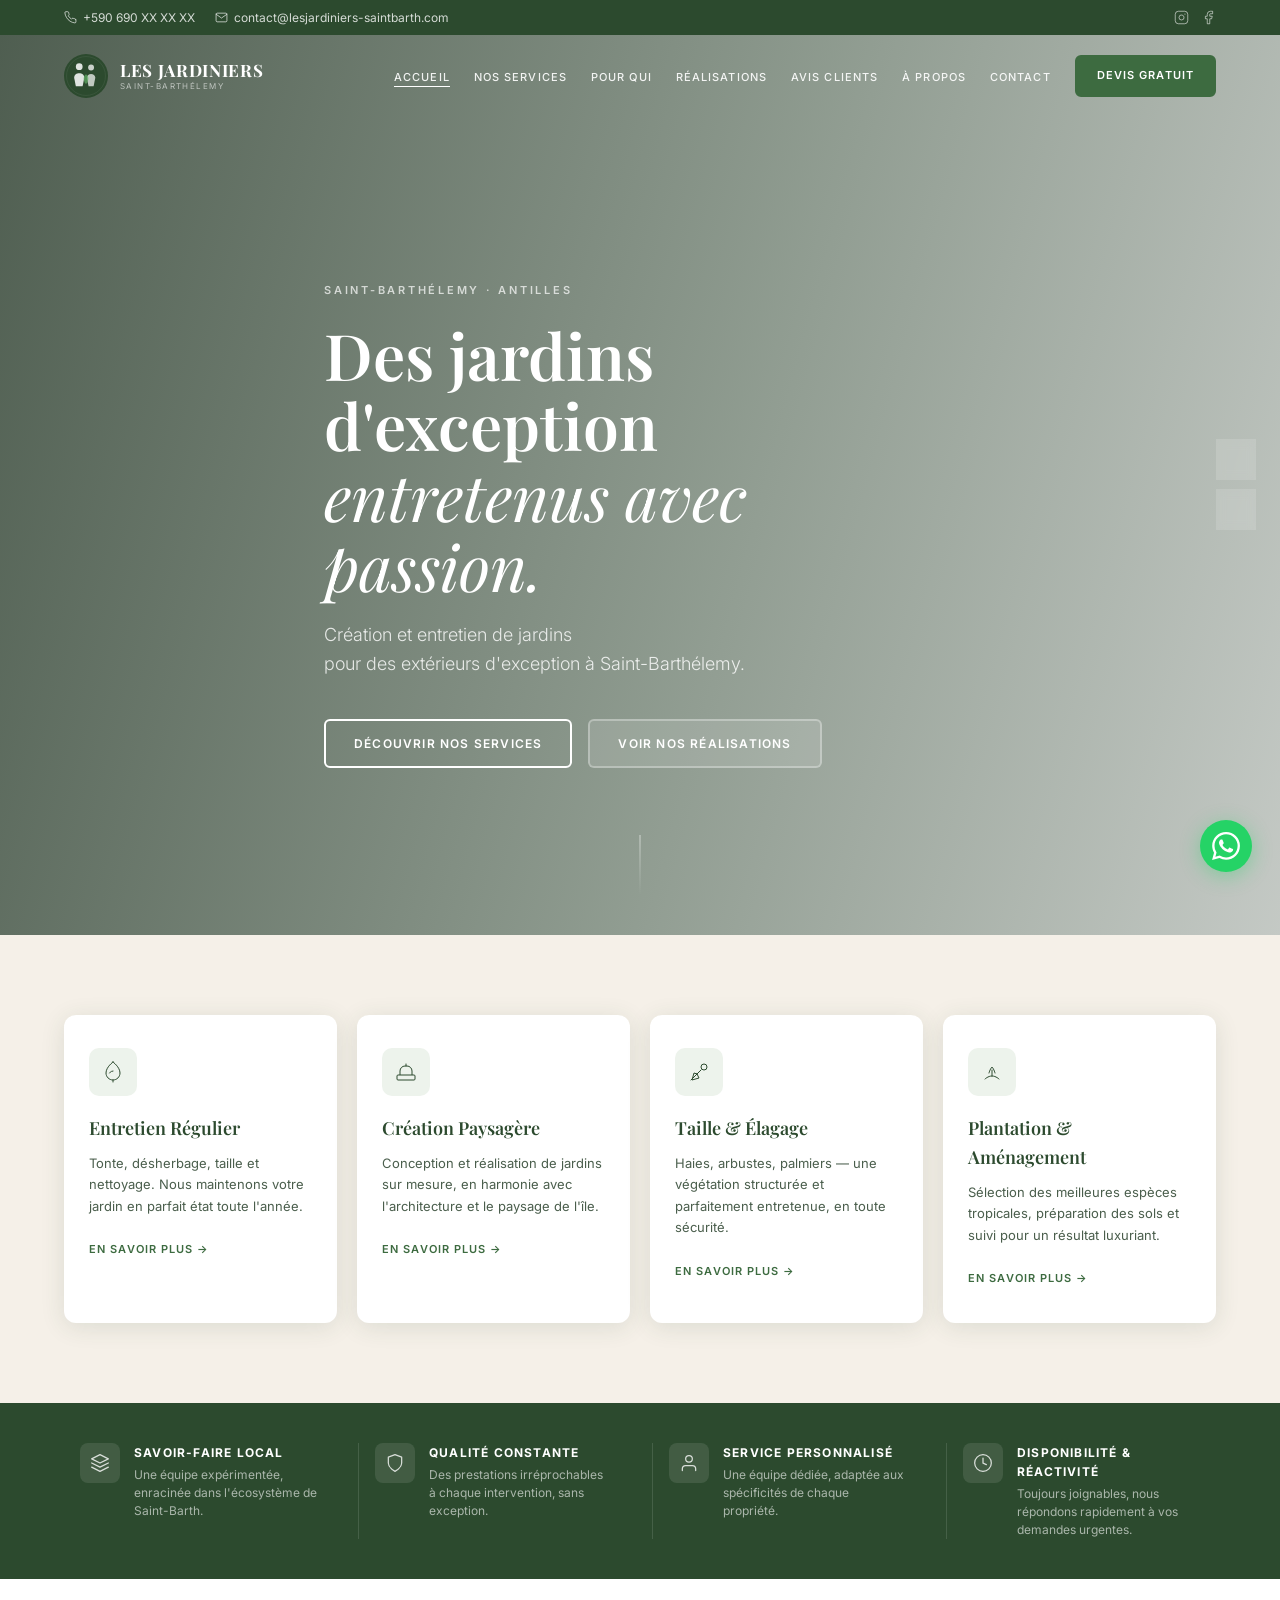
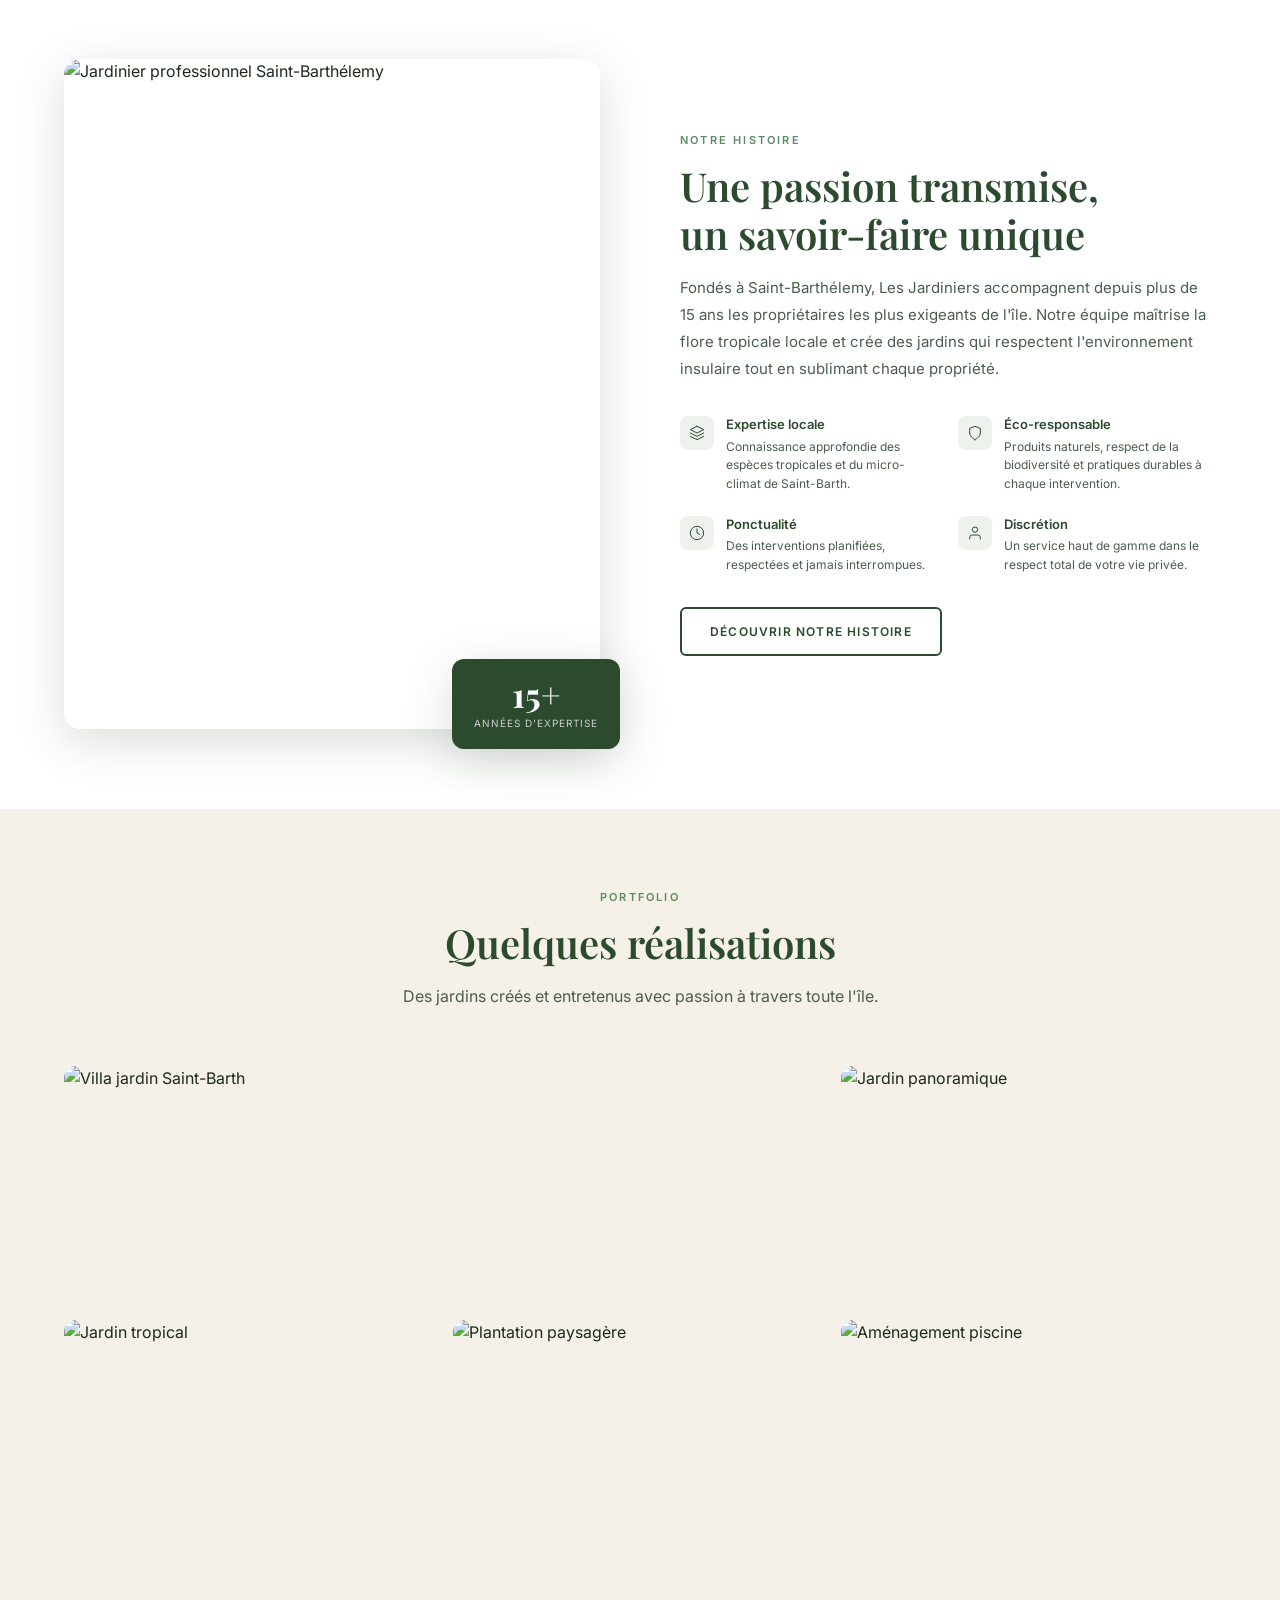
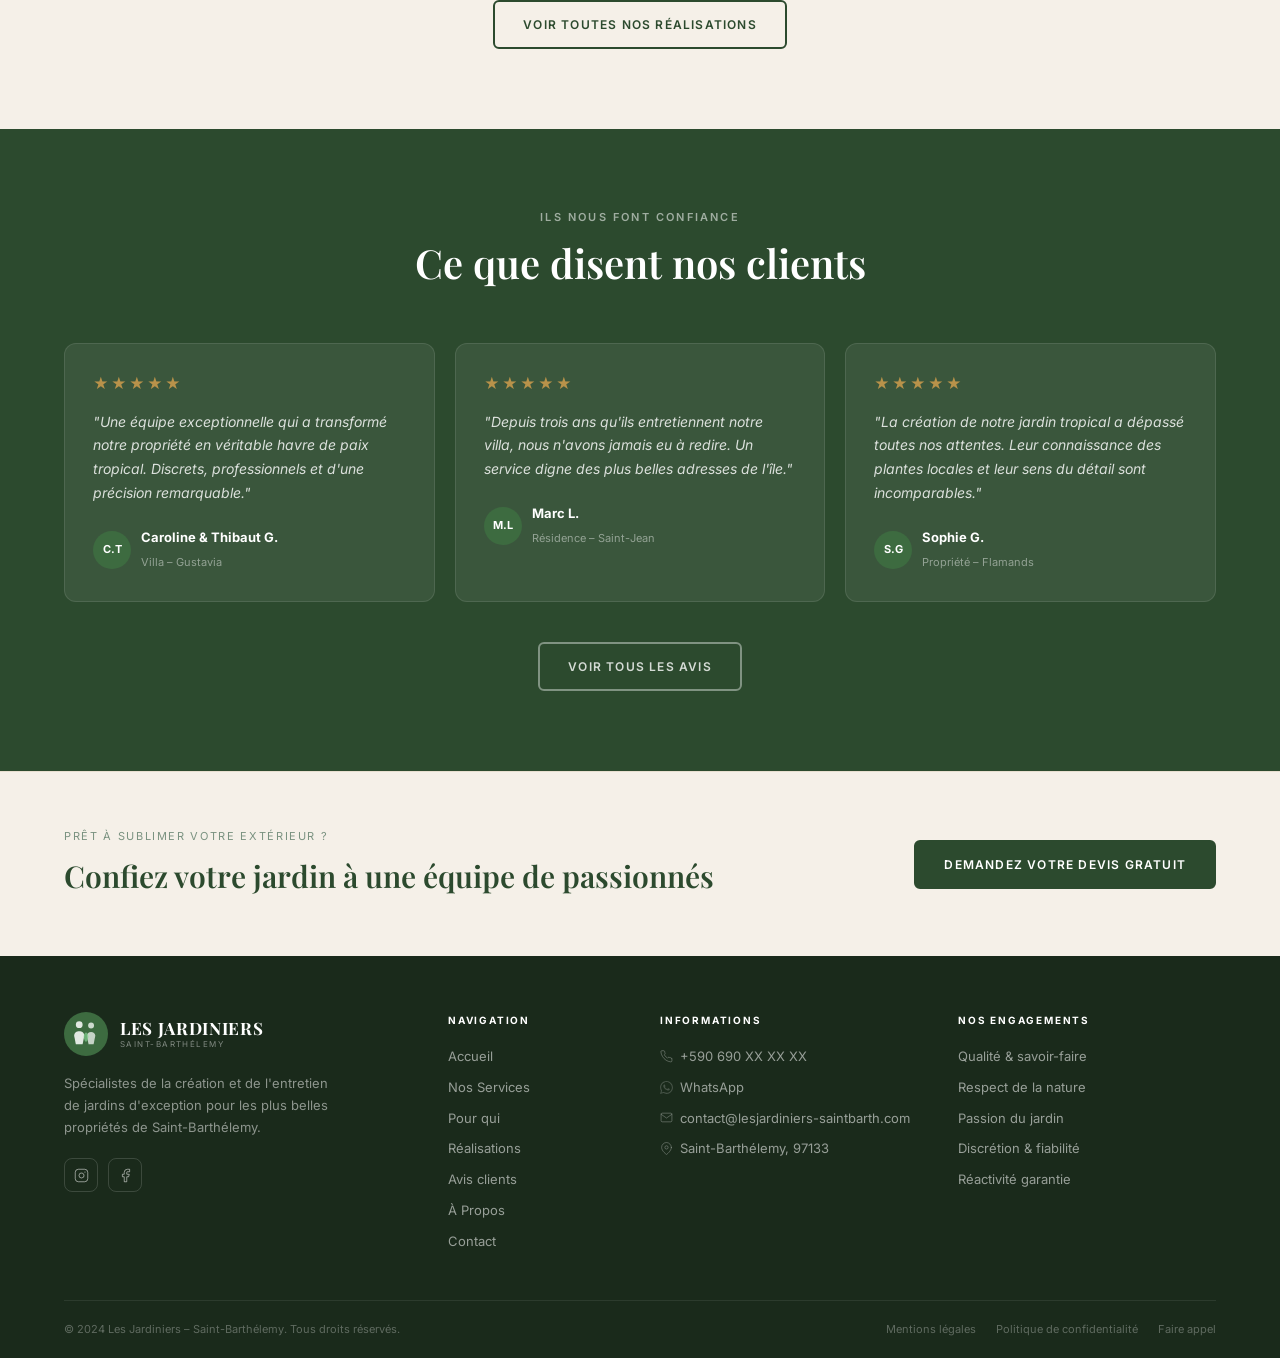
==== commit 68181bf0: "Add complete 7-page premium website for Les Jardiniers Saint-Barthélemy Built from visual mockups: h" ====
--- a/index.html
+++ b/index.html
@@ -3,20 +3,57 @@
 <head>
   <meta charset="UTF-8" />
   <meta name="viewport" content="width=device-width, initial-scale=1.0" />
-  <title>Les Jardiniers – Création et entretien de jardins à Saint-Barthélemy</title>
+  <title>Les Jardiniers – Jardins d'exception à Saint-Barthélemy</title>
+  <meta name="description" content="Création et entretien de jardins d'exception pour des extérieurs à Saint-Barthélemy. Expertise locale, savoir-faire paysager, service personnalisé." />
   <link rel="stylesheet" href="styles.css" />
   <link rel="preconnect" href="https://fonts.googleapis.com" />
   <link href="https://fonts.googleapis.com/css2?family=Playfair+Display:ital,wght@0,400;0,600;0,700;1,400&family=Inter:wght@300;400;500;600&display=swap" rel="stylesheet" />
 </head>
-<body>
-
-  <!-- ===== HEADER ===== -->
+<body class="page-home">
+
+  <!-- TOPBAR -->
+  <div class="topbar">
+    <div class="container topbar__inner">
+      <div class="topbar__contacts">
+        <a href="tel:+590690000000" class="topbar__contact">
+          <svg viewBox="0 0 24 24" fill="none"><path d="M22 16.92v3a2 2 0 0 1-2.18 2 19.79 19.79 0 0 1-8.63-3.07A19.5 19.5 0 0 1 4.69 12a19.79 19.79 0 0 1-3.07-8.67A2 2 0 0 1 3.6 1.27h3a2 2 0 0 1 2 1.72 12.84 12.84 0 0 0 .7 2.81 2 2 0 0 1-.45 2.11L7.91 8.91a16 16 0 0 0 6 6l.91-.91a2 2 0 0 1 2.11-.45 12.84 12.84 0 0 0 2.81.7A2 2 0 0 1 21.73 16z" stroke="currentColor" stroke-width="1.5" stroke-linecap="round"/></svg>
+          +590 690 XX XX XX
+        </a>
+        <a href="mailto:contact@lesjardiniers-saintbarth.com" class="topbar__contact">
+          <svg viewBox="0 0 24 24" fill="none"><path d="M4 4h16c1.1 0 2 .9 2 2v12c0 1.1-.9 2-2 2H4c-1.1 0-2-.9-2-2V6c0-1.1.9-2 2-2z" stroke="currentColor" stroke-width="1.5"/><path d="m22 6-10 7L2 6" stroke="currentColor" stroke-width="1.5" stroke-linecap="round"/></svg>
+          contact@lesjardiniers-saintbarth.com
+        </a>
+      </div>
+      <div class="topbar__social">
+        <a href="#" aria-label="Instagram">
+          <svg viewBox="0 0 24 24" fill="none"><rect x="2" y="2" width="20" height="20" rx="5" stroke="currentColor" stroke-width="1.5"/><path d="M16 11.37A4 4 0 1 1 12.63 8 4 4 0 0 1 16 11.37z" stroke="currentColor" stroke-width="1.5"/><path d="M17.5 6.5h.01" stroke="currentColor" stroke-width="2" stroke-linecap="round"/></svg>
+        </a>
+        <a href="#" aria-label="Facebook">
+          <svg viewBox="0 0 24 24" fill="none"><path d="M18 2h-3a5 5 0 0 0-5 5v3H7v4h3v8h4v-8h3l1-4h-4V7a1 1 0 0 1 1-1h3z" stroke="currentColor" stroke-width="1.5" stroke-linecap="round" stroke-linejoin="round"/></svg>
+        </a>
+      </div>
+    </div>
+  </div>
+
+  <!-- HEADER -->
   <header class="header" id="header">
     <div class="header__inner container">
-      <a href="#" class="logo">
-        <span class="logo__pre">LES</span>
-        <span class="logo__name">JARDINIERS</span>
-        <span class="logo__sub">CRÉATION ET ENTRETIEN<br>DE JARDINS</span>
+      <a href="index.html" class="logo">
+        <div class="logo__circle">
+          <svg viewBox="0 0 52 52" fill="none" xmlns="http://www.w3.org/2000/svg">
+            <circle cx="26" cy="26" r="26" fill="#2C4A2E"/>
+            <circle cx="26" cy="26" r="23" stroke="rgba(255,255,255,0.15)" stroke-width="0.5" fill="none"/>
+            <circle cx="18" cy="15" r="4" fill="white" opacity="0.85"/>
+            <path d="M12 28 C12 21 24 21 24 28 L22 38 L14 38Z" fill="white" opacity="0.85"/>
+            <circle cx="32" cy="16" r="3.5" fill="white" opacity="0.75"/>
+            <path d="M27 28 C27 22 37 22 37 28 L35 38 L29 38Z" fill="white" opacity="0.7"/>
+            <path d="M25 35 C23 31 22 27 26 24 C30 27 29 31 27 35Z" fill="#5DA862" opacity="0.75"/>
+          </svg>
+        </div>
+        <div class="logo__text">
+          <span class="logo__name">LES JARDINIERS</span>
+          <span class="logo__sub">SAINT-BARTHÉLEMY</span>
+        </div>
       </a>
 
       <button class="burger" id="burger" aria-label="Menu">
@@ -25,382 +62,340 @@
 
       <nav class="nav" id="nav">
         <ul class="nav__list">
-          <li><a href="#accueil" class="nav__link">Accueil</a></li>
-          <li><a href="#services" class="nav__link">Nos Services</a></li>
-          <li><a href="#realisations" class="nav__link">Réalisations</a></li>
-          <li><a href="#apropos" class="nav__link">À Propos</a></li>
-          <li><a href="#contact" class="nav__link">Contact</a></li>
+          <li><a href="index.html" class="nav__link active">Accueil</a></li>
+          <li><a href="services.html" class="nav__link">Nos Services</a></li>
+          <li><a href="pour-qui.html" class="nav__link">Pour qui</a></li>
+          <li><a href="realisations.html" class="nav__link">Réalisations</a></li>
+          <li><a href="avis-clients.html" class="nav__link">Avis clients</a></li>
+          <li><a href="a-propos.html" class="nav__link">À Propos</a></li>
+          <li><a href="contact.html" class="nav__link">Contact</a></li>
         </ul>
-        <a href="#contact" class="btn btn--cta">Devis Gratuit</a>
+        <a href="contact.html" class="btn btn--cta">Devis Gratuit</a>
       </nav>
     </div>
   </header>
 
-  <!-- ===== HERO ===== -->
-  <section class="hero" id="accueil">
+  <!-- HERO -->
+  <section class="hero">
     <div class="hero__overlay"></div>
     <div class="hero__content container">
-      <p class="hero__eyebrow">Saint-Barthélemy</p>
-      <h1 class="hero__title">L'art du jardin<br>à Saint-Barthélemy</h1>
-      <p class="hero__desc">Création et entretien de jardins<br>pour une clientèle d'exception</p>
+      <p class="hero__eyebrow">Saint-Barthélemy · Antilles</p>
+      <h1 class="hero__title">Des jardins d'exception<br><em>entretenus avec passion.</em></h1>
+      <p class="hero__desc">Création et entretien de jardins<br>pour des extérieurs d'exception à Saint-Barthélemy.</p>
       <div class="hero__actions">
-        <a href="#services" class="btn btn--outline">Découvrir nos services</a>
-        <a href="#realisations" class="btn btn--ghost">Voir nos réalisations</a>
-      </div>
-    </div>
-    <div class="hero__scroll">
-      <div class="hero__scroll-line"></div>
-    </div>
+        <a href="services.html" class="btn btn--outline">Découvrir nos services</a>
+        <a href="realisations.html" class="btn btn--ghost">Voir nos réalisations</a>
+      </div>
+    </div>
+
+    <!-- Floating social -->
+    <div class="hero__floating-social">
+      <a href="https://wa.me/590690000000" class="hero__social-btn" aria-label="WhatsApp">
+        <svg viewBox="0 0 24 24" fill="currentColor"><path d="M17.472 14.382c-.297-.149-1.758-.867-2.03-.967-.273-.099-.471-.148-.67.15-.197.297-.767.966-.94 1.164-.173.199-.347.223-.644.075-.297-.15-1.255-.463-2.39-1.475-.883-.788-1.48-1.761-1.653-2.059-.173-.297-.018-.458.13-.606.134-.133.298-.347.446-.52.149-.174.198-.298.298-.497.099-.198.05-.371-.025-.52-.075-.149-.669-1.612-.916-2.207-.242-.579-.487-.5-.669-.51-.173-.008-.371-.01-.57-.01-.198 0-.52.074-.792.372-.272.297-1.04 1.016-1.04 2.479 0 1.462 1.065 2.875 1.213 3.074.149.198 2.096 3.2 5.077 4.487.709.306 1.262.489 1.694.625.712.227 1.36.195 1.871.118.571-.085 1.758-.719 2.006-1.413.248-.694.248-1.289.173-1.413-.074-.124-.272-.198-.57-.347m-5.421 7.403h-.004a9.87 9.87 0 0 1-5.031-1.378l-.361-.214-3.741.982.998-3.648-.235-.374a9.86 9.86 0 0 1-1.51-5.26c.001-5.45 4.436-9.884 9.888-9.884 2.64 0 5.122 1.03 6.988 2.898a9.825 9.825 0 0 1 2.893 6.994c-.003 5.45-4.437 9.884-9.885 9.884m8.413-18.297A11.815 11.815 0 0 0 12.05 0C5.495 0 .16 5.335.157 11.892c0 2.096.547 4.142 1.588 5.945L.057 24l6.305-1.654a11.882 11.882 0 0 0 5.683 1.448h.005c6.554 0 11.89-5.335 11.893-11.893a11.821 11.821 0 0 0-3.48-8.413Z"/></svg>
+      </a>
+      <a href="https://instagram.com" class="hero__social-btn" aria-label="Instagram">
+        <svg viewBox="0 0 24 24" fill="none"><rect x="2" y="2" width="20" height="20" rx="5" stroke="currentColor" stroke-width="2"/><path d="M16 11.37A4 4 0 1 1 12.63 8 4 4 0 0 1 16 11.37z" stroke="currentColor" stroke-width="2"/><path d="M17.5 6.5h.01" stroke="currentColor" stroke-width="2.5" stroke-linecap="round"/></svg>
+      </a>
+    </div>
+
+    <div class="hero__scroll"><div class="hero__scroll-line"></div></div>
   </section>
 
-  <!-- ===== SERVICES ===== -->
-  <section class="services" id="services">
+  <!-- SERVICES PREVIEW -->
+  <section class="services-preview">
+    <div class="container">
+      <div class="services-preview__grid">
+        <div class="service-card fade-up">
+          <div class="service-card__icon">
+            <svg viewBox="0 0 48 48" fill="none"><path d="M24 4C24 4 10 14 10 26C10 33.7 16.3 40 24 40C31.7 40 38 33.7 38 26C38 14 24 4 24 4Z" stroke="currentColor" stroke-width="2" stroke-linecap="round"/><path d="M24 40V44" stroke="currentColor" stroke-width="2" stroke-linecap="round"/><path d="M17 26C17 26 19 22 24 22" stroke="currentColor" stroke-width="2" stroke-linecap="round"/></svg>
+          </div>
+          <h3 class="service-card__title">Entretien Régulier</h3>
+          <p class="service-card__text">Tonte, désherbage, taille et nettoyage. Nous maintenons votre jardin en parfait état toute l'année.</p>
+          <a href="services.html" class="service-card__link">En savoir plus →</a>
+        </div>
+
+        <div class="service-card fade-up">
+          <div class="service-card__icon">
+            <svg viewBox="0 0 48 48" fill="none"><rect x="6" y="30" width="36" height="10" rx="2" stroke="currentColor" stroke-width="2"/><path d="M12 30V22C12 16.477 16.477 12 22 12H26C31.523 12 36 16.477 36 22V30" stroke="currentColor" stroke-width="2"/><path d="M24 12V8" stroke="currentColor" stroke-width="2" stroke-linecap="round"/></svg>
+          </div>
+          <h3 class="service-card__title">Création Paysagère</h3>
+          <p class="service-card__text">Conception et réalisation de jardins sur mesure, en harmonie avec l'architecture et le paysage de l'île.</p>
+          <a href="services.html" class="service-card__link">En savoir plus →</a>
+        </div>
+
+        <div class="service-card fade-up">
+          <div class="service-card__icon">
+            <svg viewBox="0 0 48 48" fill="none"><path d="M8 40L20 28M20 28L28 20M20 28L14 26L10 40L24 36L20 28Z" stroke="currentColor" stroke-width="2" stroke-linecap="round" stroke-linejoin="round"/><circle cx="34" cy="14" r="6" stroke="currentColor" stroke-width="2"/></svg>
+          </div>
+          <h3 class="service-card__title">Taille & Élagage</h3>
+          <p class="service-card__text">Haies, arbustes, palmiers — une végétation structurée et parfaitement entretenue, en toute sécurité.</p>
+          <a href="services.html" class="service-card__link">En savoir plus →</a>
+        </div>
+
+        <div class="service-card fade-up">
+          <div class="service-card__icon">
+            <svg viewBox="0 0 48 48" fill="none"><path d="M10 38C10 38 16 32 24 32C32 32 38 38 38 38" stroke="currentColor" stroke-width="2" stroke-linecap="round"/><path d="M24 32V20" stroke="currentColor" stroke-width="2" stroke-linecap="round"/><path d="M18 26C18 26 20 18 24 14C28 18 30 26 30 26" stroke="currentColor" stroke-width="2" stroke-linecap="round" stroke-linejoin="round"/></svg>
+          </div>
+          <h3 class="service-card__title">Plantation & Aménagement</h3>
+          <p class="service-card__text">Sélection des meilleures espèces tropicales, préparation des sols et suivi pour un résultat luxuriant.</p>
+          <a href="services.html" class="service-card__link">En savoir plus →</a>
+        </div>
+      </div>
+    </div>
+  </section>
+
+  <!-- VALUES BANNER -->
+  <div class="values-banner">
+    <div class="container">
+      <div class="values-banner__grid">
+        <div class="values-banner__item fade-up">
+          <div class="values-banner__icon">
+            <svg viewBox="0 0 24 24" fill="none"><path d="M12 2L2 7l10 5 10-5-10-5zM2 17l10 5 10-5M2 12l10 5 10-5" stroke="currentColor" stroke-width="1.5" stroke-linecap="round" stroke-linejoin="round"/></svg>
+          </div>
+          <div>
+            <p class="values-banner__title">Savoir-faire local</p>
+            <p class="values-banner__text">Une équipe expérimentée, enracinée dans l'écosystème de Saint-Barth.</p>
+          </div>
+        </div>
+        <div class="values-banner__item fade-up">
+          <div class="values-banner__icon">
+            <svg viewBox="0 0 24 24" fill="none"><path d="M12 22s8-4 8-10V5l-8-3-8 3v7c0 6 8 10 8 10z" stroke="currentColor" stroke-width="1.5" stroke-linecap="round" stroke-linejoin="round"/></svg>
+          </div>
+          <div>
+            <p class="values-banner__title">Qualité constante</p>
+            <p class="values-banner__text">Des prestations irréprochables à chaque intervention, sans exception.</p>
+          </div>
+        </div>
+        <div class="values-banner__item fade-up">
+          <div class="values-banner__icon">
+            <svg viewBox="0 0 24 24" fill="none"><path d="M20 21v-2a4 4 0 0 0-4-4H8a4 4 0 0 0-4 4v2" stroke="currentColor" stroke-width="1.5" stroke-linecap="round"/><circle cx="12" cy="7" r="4" stroke="currentColor" stroke-width="1.5"/></svg>
+          </div>
+          <div>
+            <p class="values-banner__title">Service personnalisé</p>
+            <p class="values-banner__text">Une équipe dédiée, adaptée aux spécificités de chaque propriété.</p>
+          </div>
+        </div>
+        <div class="values-banner__item fade-up">
+          <div class="values-banner__icon">
+            <svg viewBox="0 0 24 24" fill="none"><circle cx="12" cy="12" r="10" stroke="currentColor" stroke-width="1.5"/><path d="M12 6v6l4 2" stroke="currentColor" stroke-width="1.5" stroke-linecap="round"/></svg>
+          </div>
+          <div>
+            <p class="values-banner__title">Disponibilité & réactivité</p>
+            <p class="values-banner__text">Toujours joignables, nous répondons rapidement à vos demandes urgentes.</p>
+          </div>
+        </div>
+      </div>
+    </div>
+  </div>
+
+  <!-- ABOUT PREVIEW -->
+  <section class="about-preview">
+    <div class="container">
+      <div class="about-preview__inner">
+        <div class="about-preview__image fade-up">
+          <div class="about-preview__img-frame">
+            <img src="https://images.unsplash.com/photo-1416879595882-3373a0480b5b?w=700&q=80" alt="Jardinier professionnel Saint-Barthélemy" loading="lazy" />
+          </div>
+          <div class="about-preview__badge">
+            <span class="about-preview__badge-num">15+</span>
+            <span class="about-preview__badge-text">Années d'expertise</span>
+          </div>
+        </div>
+        <div class="fade-up">
+          <span class="section-eyebrow">Notre histoire</span>
+          <h2 class="section-title">Une passion transmise,<br>un savoir-faire unique</h2>
+          <p style="font-size:15px;color:var(--text-mid);line-height:1.8;margin-bottom:28px;">Fondés à Saint-Barthélemy, Les Jardiniers accompagnent depuis plus de 15 ans les propriétaires les plus exigeants de l'île. Notre équipe maîtrise la flore tropicale locale et crée des jardins qui respectent l'environnement insulaire tout en sublimant chaque propriété.</p>
+          <div class="about-preview__features">
+            <div class="about-feature">
+              <div class="about-feature__icon"><svg viewBox="0 0 24 24" fill="none"><path d="M12 2L2 7l10 5 10-5-10-5zM2 17l10 5 10-5M2 12l10 5 10-5" stroke="currentColor" stroke-width="1.5" stroke-linecap="round" stroke-linejoin="round"/></svg></div>
+              <div><h4>Expertise locale</h4><p>Connaissance approfondie des espèces tropicales et du micro-climat de Saint-Barth.</p></div>
+            </div>
+            <div class="about-feature">
+              <div class="about-feature__icon"><svg viewBox="0 0 24 24" fill="none"><path d="M12 22s8-4 8-10V5l-8-3-8 3v7c0 6 8 10 8 10z" stroke="currentColor" stroke-width="1.5" stroke-linecap="round"/></svg></div>
+              <div><h4>Éco-responsable</h4><p>Produits naturels, respect de la biodiversité et pratiques durables à chaque intervention.</p></div>
+            </div>
+            <div class="about-feature">
+              <div class="about-feature__icon"><svg viewBox="0 0 24 24" fill="none"><circle cx="12" cy="12" r="10" stroke="currentColor" stroke-width="1.5"/><path d="M12 6v6l4 2" stroke="currentColor" stroke-width="1.5" stroke-linecap="round"/></svg></div>
+              <div><h4>Ponctualité</h4><p>Des interventions planifiées, respectées et jamais interrompues.</p></div>
+            </div>
+            <div class="about-feature">
+              <div class="about-feature__icon"><svg viewBox="0 0 24 24" fill="none"><path d="M20 21v-2a4 4 0 0 0-4-4H8a4 4 0 0 0-4 4v2" stroke="currentColor" stroke-width="1.5" stroke-linecap="round"/><circle cx="12" cy="7" r="4" stroke="currentColor" stroke-width="1.5"/></svg></div>
+              <div><h4>Discrétion</h4><p>Un service haut de gamme dans le respect total de votre vie privée.</p></div>
+            </div>
+          </div>
+          <a href="a-propos.html" class="btn btn--outline-dark" style="margin-top:32px;">Découvrir notre histoire</a>
+        </div>
+      </div>
+    </div>
+  </section>
+
+  <!-- GALLERY PREVIEW -->
+  <section class="gallery-preview">
     <div class="container">
       <div class="section-header">
-        <p class="section-eyebrow">Ce que nous faisons</p>
-        <h2 class="section-title">Nos Services</h2>
-        <p class="section-desc">Des prestations haut de gamme adaptées à votre propriété et à votre style de vie.</p>
-      </div>
-
-      <div class="services__grid">
-        <div class="service-card">
-          <div class="service-card__icon">
-            <svg viewBox="0 0 48 48" fill="none" xmlns="http://www.w3.org/2000/svg">
-              <path d="M24 4C24 4 10 14 10 26C10 33.7 16.3 40 24 40C31.7 40 38 33.7 38 26C38 14 24 4 24 4Z" stroke="currentColor" stroke-width="2" stroke-linecap="round" stroke-linejoin="round"/>
-              <path d="M24 40V44" stroke="currentColor" stroke-width="2" stroke-linecap="round"/>
-              <path d="M17 26C17 26 19 22 24 22" stroke="currentColor" stroke-width="2" stroke-linecap="round"/>
-            </svg>
-          </div>
-          <h3 class="service-card__title">Entretien Régulier</h3>
-          <p class="service-card__text">Pour les jardins résidentiels et de luxe, à la semaine ou à la quinzaine. Un suivi rigoureux pour un jardin toujours parfait.</p>
-          <a href="#contact" class="service-card__link">En savoir plus →</a>
-        </div>
-
-        <div class="service-card">
-          <div class="service-card__icon">
-            <svg viewBox="0 0 48 48" fill="none" xmlns="http://www.w3.org/2000/svg">
-              <rect x="6" y="30" width="36" height="12" rx="2" stroke="currentColor" stroke-width="2"/>
-              <path d="M12 30V20C12 14.477 16.477 10 22 10H26C31.523 10 36 14.477 36 20V30" stroke="currentColor" stroke-width="2"/>
-              <path d="M18 30V24H30V30" stroke="currentColor" stroke-width="2"/>
-              <path d="M24 10V6" stroke="currentColor" stroke-width="2" stroke-linecap="round"/>
-            </svg>
-          </div>
-          <h3 class="service-card__title">Création Paysagère</h3>
-          <p class="service-card__text">Un jardin sur mesure, créé pour vous. Conception et aménagement d'espaces verts uniques qui reflètent votre personnalité.</p>
-          <a href="#contact" class="service-card__link">En savoir plus →</a>
-        </div>
-
-        <div class="service-card">
-          <div class="service-card__icon">
-            <svg viewBox="0 0 48 48" fill="none" xmlns="http://www.w3.org/2000/svg">
-              <path d="M8 40L20 28" stroke="currentColor" stroke-width="2" stroke-linecap="round"/>
-              <path d="M20 28L28 20" stroke="currentColor" stroke-width="2" stroke-linecap="round"/>
-              <circle cx="34" cy="14" r="6" stroke="currentColor" stroke-width="2"/>
-              <path d="M14 26L10 40L24 36L14 26Z" stroke="currentColor" stroke-width="2" stroke-linejoin="round"/>
-            </svg>
-          </div>
-          <h3 class="service-card__title">Taille & Élagage</h3>
-          <p class="service-card__text">Une végétation entretenue et parfaitement structurée. Nos experts façonnent vos arbres et haies avec précision et savoir-faire.</p>
-          <a href="#contact" class="service-card__link">En savoir plus →</a>
-        </div>
-
-        <div class="service-card">
-          <div class="service-card__icon">
-            <svg viewBox="0 0 48 48" fill="none" xmlns="http://www.w3.org/2000/svg">
-              <path d="M10 38C10 38 16 32 24 32C32 32 38 38 38 38" stroke="currentColor" stroke-width="2" stroke-linecap="round"/>
-              <path d="M24 32V20" stroke="currentColor" stroke-width="2" stroke-linecap="round"/>
-              <path d="M18 26C18 26 20 18 24 14C28 18 30 26 30 26" stroke="currentColor" stroke-width="2" stroke-linecap="round" stroke-linejoin="round"/>
-              <path d="M14 34C14 34 16 28 20 26" stroke="currentColor" stroke-width="2" stroke-linecap="round"/>
-              <path d="M34 34C34 34 32 28 28 26" stroke="currentColor" stroke-width="2" stroke-linecap="round"/>
-            </svg>
-          </div>
-          <h3 class="service-card__title">Plantation & Aménagement</h3>
-          <p class="service-card__text">Sélection des meilleures espèces tropicales, préparation des sols, plantation et suivi pour un résultat luxuriant et durable.</p>
-          <a href="#contact" class="service-card__link">En savoir plus →</a>
-        </div>
+        <span class="section-eyebrow">Portfolio</span>
+        <h2 class="section-title">Quelques réalisations</h2>
+        <p class="section-desc">Des jardins créés et entretenus avec passion à travers toute l'île.</p>
+      </div>
+      <div class="gallery-preview__grid">
+        <div class="gallery-item gallery-item--wide fade-up">
+          <img src="https://images.unsplash.com/photo-1558618666-fcd25c85cd64?w=900&q=80" alt="Villa jardin Saint-Barth" loading="lazy" />
+          <div class="gallery-item__overlay"><span>Villa – Gustavia</span></div>
+        </div>
+        <div class="gallery-item fade-up">
+          <img src="https://images.unsplash.com/photo-1585320806297-9794b3e4eeae?w=500&q=80" alt="Jardin tropical" loading="lazy" />
+          <div class="gallery-item__overlay"><span>Entretien – Saint-Jean</span></div>
+        </div>
+        <div class="gallery-item fade-up">
+          <img src="https://images.unsplash.com/photo-1501004318641-b39e6451bec6?w=500&q=80" alt="Plantation paysagère" loading="lazy" />
+          <div class="gallery-item__overlay"><span>Plantation – Flamands</span></div>
+        </div>
+        <div class="gallery-item fade-up">
+          <img src="https://images.unsplash.com/photo-1597673030470-87f51b929d9a?w=500&q=80" alt="Aménagement piscine" loading="lazy" />
+          <div class="gallery-item__overlay"><span>Aménagement – Lorient</span></div>
+        </div>
+        <div class="gallery-item gallery-item--tall fade-up">
+          <img src="https://images.unsplash.com/photo-1506905925346-21bda4d32df4?w=500&q=80" alt="Jardin panoramique" loading="lazy" />
+          <div class="gallery-item__overlay"><span>Vue panoramique – Toiny</span></div>
+        </div>
+      </div>
+      <div style="text-align:center;margin-top:40px;">
+        <a href="realisations.html" class="btn btn--outline-dark">Voir toutes nos réalisations</a>
       </div>
     </div>
   </section>
 
-  <!-- ===== ABOUT / VALEURS ===== -->
-  <section class="values" id="apropos">
-    <div class="container">
-      <div class="values__inner">
-        <div class="values__image">
-          <div class="values__image-frame">
-            <img src="https://images.unsplash.com/photo-1416879595882-3373a0480b5b?w=700&q=80" alt="Jardin tropical Saint-Barthélemy" />
-          </div>
-          <div class="values__badge">
-            <span class="values__badge-num">15+</span>
-            <span class="values__badge-text">Années d'expérience</span>
-          </div>
-        </div>
-        <div class="values__content">
-          <p class="section-eyebrow">À Propos</p>
-          <h2 class="section-title">L'excellence au service<br>de votre jardin</h2>
-          <p class="values__desc">Les Jardiniers est une équipe de paysagistes passionnés, spécialisés dans la création et l'entretien de jardins d'exception à Saint-Barthélemy. Nous accompagnons une clientèle exigeante avec discrétion, professionnalisme et un sens aigu du détail.</p>
-
-          <div class="values__features">
-            <div class="value-item">
-              <div class="value-item__icon">
-                <svg viewBox="0 0 24 24" fill="none"><path d="M12 2L2 7l10 5 10-5-10-5zM2 17l10 5 10-5M2 12l10 5 10-5" stroke="currentColor" stroke-width="1.5" stroke-linecap="round" stroke-linejoin="round"/></svg>
-              </div>
-              <div>
-                <h4>Savoir-faire local</h4>
-                <p>Une équipe expérimentée, parfaitement adaptée au climat et à la végétation de Saint-Barth.</p>
-              </div>
-            </div>
-            <div class="value-item">
-              <div class="value-item__icon">
-                <svg viewBox="0 0 24 24" fill="none"><path d="M12 22s8-4 8-10V5l-8-3-8 3v7c0 6 8 10 8 10z" stroke="currentColor" stroke-width="1.5" stroke-linecap="round" stroke-linejoin="round"/></svg>
-              </div>
-              <div>
-                <h4>Service écologique</h4>
-                <p>Des produits respectueux de l'environnement, pour un jardin sain et une île préservée.</p>
-              </div>
-            </div>
-            <div class="value-item">
-              <div class="value-item__icon">
-                <svg viewBox="0 0 24 24" fill="none"><circle cx="12" cy="12" r="10" stroke="currentColor" stroke-width="1.5"/><path d="M12 6v6l4 2" stroke="currentColor" stroke-width="1.5" stroke-linecap="round"/></svg>
-              </div>
-              <div>
-                <h4>Disponibilité & réactivité</h4>
-                <p>Une équipe disponible et réactive pour répondre à toutes vos demandes avec célérité.</p>
-              </div>
-            </div>
-            <div class="value-item">
-              <div class="value-item__icon">
-                <svg viewBox="0 0 24 24" fill="none"><path d="M20 21v-2a4 4 0 0 0-4-4H8a4 4 0 0 0-4 4v2" stroke="currentColor" stroke-width="1.5" stroke-linecap="round"/><circle cx="12" cy="7" r="4" stroke="currentColor" stroke-width="1.5"/></svg>
-              </div>
-              <div>
-                <h4>Suivi personnalisé</h4>
-                <p>Des équipes dédiées, adaptées aux spécificités de chaque propriété et aux attentes de chaque client.</p>
-              </div>
-            </div>
-          </div>
-        </div>
-      </div>
-    </div>
-  </section>
-
-  <!-- ===== RÉALISATIONS ===== -->
-  <section class="gallery" id="realisations">
+  <!-- TESTIMONIALS -->
+  <section class="testimonials-preview">
     <div class="container">
       <div class="section-header">
-        <p class="section-eyebrow">Notre portfolio</p>
-        <h2 class="section-title">Nos Réalisations</h2>
-        <p class="section-desc">Découvrez quelques-uns de nos jardins créés et entretenus à Saint-Barthélemy.</p>
-      </div>
-
-      <div class="gallery__grid">
-        <div class="gallery__item gallery__item--wide">
-          <img src="https://images.unsplash.com/photo-1558618666-fcd25c85cd64?w=800&q=80" alt="Jardin villa luxe" />
-          <div class="gallery__item-overlay">
-            <span>Villa privée – Gustavia</span>
-          </div>
-        </div>
-        <div class="gallery__item">
-          <img src="https://images.unsplash.com/photo-1585320806297-9794b3e4eeae?w=400&q=80" alt="Entretien jardin tropical" />
-          <div class="gallery__item-overlay">
-            <span>Entretien tropical – St-Jean</span>
-          </div>
-        </div>
-        <div class="gallery__item">
-          <img src="https://images.unsplash.com/photo-1501004318641-b39e6451bec6?w=400&q=80" alt="Plantation paysagère" />
-          <div class="gallery__item-overlay">
-            <span>Plantation – Flamands</span>
-          </div>
-        </div>
-        <div class="gallery__item">
-          <img src="https://images.unsplash.com/photo-1597673030470-87f51b929d9a?w=400&q=80" alt="Aménagement piscine" />
-          <div class="gallery__item-overlay">
-            <span>Aménagement piscine – Lorient</span>
-          </div>
-        </div>
-        <div class="gallery__item gallery__item--tall">
-          <img src="https://images.unsplash.com/photo-1506905925346-21bda4d32df4?w=400&q=80" alt="Vue panoramique jardin" />
-          <div class="gallery__item-overlay">
-            <span>Vue panoramique – Toiny</span>
-          </div>
-        </div>
-      </div>
-    </div>
-  </section>
-
-  <!-- ===== TÉMOIGNAGES ===== -->
-  <section class="testimonials">
-    <div class="container">
-      <div class="section-header">
-        <p class="section-eyebrow">Ce que disent nos clients</p>
-        <h2 class="section-title">Témoignages</h2>
-      </div>
-      <div class="testimonials__grid">
-        <div class="testimonial-card">
+        <span class="section-eyebrow">Ils nous font confiance</span>
+        <h2 class="section-title">Ce que disent nos clients</h2>
+      </div>
+      <div class="testimonials-preview__grid">
+        <div class="testimonial-card fade-up">
           <div class="testimonial-card__stars">★★★★★</div>
-          <p class="testimonial-card__text">"Une équipe exceptionnelle qui a transformé notre jardin en véritable havre de paix. Discrets, professionnels et d'une précision remarquable."</p>
+          <p class="testimonial-card__text">"Une équipe exceptionnelle qui a transformé notre propriété en véritable havre de paix tropical. Discrets, professionnels et d'une précision remarquable."</p>
+          <div class="testimonial-card__author">
+            <div class="testimonial-card__avatar">C.T</div>
+            <div><strong>Caroline & Thibaut G.</strong><span>Villa – Gustavia</span></div>
+          </div>
+        </div>
+        <div class="testimonial-card fade-up">
+          <div class="testimonial-card__stars">★★★★★</div>
+          <p class="testimonial-card__text">"Depuis trois ans qu'ils entretiennent notre villa, nous n'avons jamais eu à redire. Un service digne des plus belles adresses de l'île."</p>
           <div class="testimonial-card__author">
             <div class="testimonial-card__avatar">M.L</div>
-            <div>
-              <strong>Marie & Laurent D.</strong>
-              <span>Villa Gustavia</span>
-            </div>
-          </div>
-        </div>
-        <div class="testimonial-card">
+            <div><strong>Marc L.</strong><span>Résidence – Saint-Jean</span></div>
+          </div>
+        </div>
+        <div class="testimonial-card fade-up">
           <div class="testimonial-card__stars">★★★★★</div>
-          <p class="testimonial-card__text">"Depuis trois ans qu'ils entretiennent notre propriété, nous ne sommes jamais déçus. Un service digne des plus belles adresses de l'île."</p>
+          <p class="testimonial-card__text">"La création de notre jardin tropical a dépassé toutes nos attentes. Leur connaissance des plantes locales et leur sens du détail sont incomparables."</p>
           <div class="testimonial-card__author">
-            <div class="testimonial-card__avatar">P.B</div>
-            <div>
-              <strong>Pierre B.</strong>
-              <span>Propriété Saint-Jean</span>
-            </div>
-          </div>
-        </div>
-        <div class="testimonial-card">
-          <div class="testimonial-card__stars">★★★★★</div>
-          <p class="testimonial-card__text">"La création de notre jardin tropical a dépassé toutes nos attentes. Leur connaissance des plantes locales est incomparable."</p>
-          <div class="testimonial-card__author">
-            <div class="testimonial-card__avatar">S.M</div>
-            <div>
-              <strong>Sophie M.</strong>
-              <span>Résidence Flamands</span>
-            </div>
-          </div>
-        </div>
+            <div class="testimonial-card__avatar">S.G</div>
+            <div><strong>Sophie G.</strong><span>Propriété – Flamands</span></div>
+          </div>
+        </div>
+      </div>
+      <div style="text-align:center;margin-top:40px;">
+        <a href="avis-clients.html" class="btn btn--outline" style="border-color:rgba(255,255,255,.4);color:rgba(255,255,255,.8);">Voir tous les avis</a>
       </div>
     </div>
   </section>
 
-  <!-- ===== CONTACT ===== -->
-  <section class="contact" id="contact">
-    <div class="container">
-      <div class="contact__inner">
-        <div class="contact__info">
-          <p class="section-eyebrow">Contactez-nous</p>
-          <h2 class="section-title">Demandez votre<br>devis gratuit</h2>
-          <p class="contact__desc">Nous serions ravis d'étudier votre projet et de vous proposer une solution adaptée à votre propriété et à vos attentes.</p>
-
-          <div class="contact__details">
-            <div class="contact__detail">
-              <svg viewBox="0 0 24 24" fill="none"><path d="M22 16.92v3a2 2 0 0 1-2.18 2 19.79 19.79 0 0 1-8.63-3.07A19.5 19.5 0 0 1 4.69 12a19.79 19.79 0 0 1-3.07-8.67A2 2 0 0 1 3.6 1.27h3a2 2 0 0 1 2 1.72 12.84 12.84 0 0 0 .7 2.81 2 2 0 0 1-.45 2.11L7.91 8.91a16 16 0 0 0 6 6l.91-.91a2 2 0 0 1 2.11-.45 12.84 12.84 0 0 0 2.81.7A2 2 0 0 1 21.73 16z" stroke="currentColor" stroke-width="1.5" stroke-linecap="round" stroke-linejoin="round"/></svg>
-              <div>
-                <strong>Téléphone</strong>
-                <span>+590 590 XX XX XX</span>
-              </div>
-            </div>
-            <div class="contact__detail">
-              <svg viewBox="0 0 24 24" fill="none"><path d="M4 4h16c1.1 0 2 .9 2 2v12c0 1.1-.9 2-2 2H4c-1.1 0-2-.9-2-2V6c0-1.1.9-2 2-2z" stroke="currentColor" stroke-width="1.5" stroke-linecap="round" stroke-linejoin="round"/><path d="m22 6-10 7L2 6" stroke="currentColor" stroke-width="1.5" stroke-linecap="round" stroke-linejoin="round"/></svg>
-              <div>
-                <strong>Email</strong>
-                <span>contact@lesjardiniers-saintbarth.com</span>
-              </div>
-            </div>
-            <div class="contact__detail">
-              <svg viewBox="0 0 24 24" fill="none"><path d="M21 10c0 7-9 13-9 13s-9-6-9-13a9 9 0 0 1 18 0z" stroke="currentColor" stroke-width="1.5" stroke-linecap="round" stroke-linejoin="round"/><circle cx="12" cy="10" r="3" stroke="currentColor" stroke-width="1.5"/></svg>
-              <div>
-                <strong>Adresse</strong>
-                <span>Saint-Barthélemy, 97133<br>Antilles Françaises</span>
-              </div>
-            </div>
-          </div>
-        </div>
-
-        <form class="contact__form" id="contactForm">
-          <div class="form-row">
-            <div class="form-group">
-              <label for="name">Prénom & Nom</label>
-              <input type="text" id="name" name="name" placeholder="Jean Dupont" required />
-            </div>
-            <div class="form-group">
-              <label for="email">Email</label>
-              <input type="email" id="email" name="email" placeholder="jean@exemple.com" required />
-            </div>
-          </div>
-          <div class="form-group">
-            <label for="phone">Téléphone</label>
-            <input type="tel" id="phone" name="phone" placeholder="+590 690 XX XX XX" />
-          </div>
-          <div class="form-group">
-            <label for="service">Service souhaité</label>
-            <select id="service" name="service">
-              <option value="">Sélectionnez un service</option>
-              <option>Entretien régulier</option>
-              <option>Création paysagère</option>
-              <option>Taille & Élagage</option>
-              <option>Plantation & Aménagement</option>
-              <option>Autre</option>
-            </select>
-          </div>
-          <div class="form-group">
-            <label for="message">Votre message</label>
-            <textarea id="message" name="message" rows="4" placeholder="Décrivez votre projet ou votre besoin..."></textarea>
-          </div>
-          <button type="submit" class="btn btn--primary btn--full">Envoyer ma demande</button>
-        </form>
-      </div>
-    </div>
-  </section>
-
-  <!-- ===== FOOTER ===== -->
+  <!-- FOOTER CTA -->
+  <div class="footer-cta">
+    <div class="container">
+      <div class="footer-cta__inner">
+        <div>
+          <p class="footer-cta__label">Prêt à sublimer votre extérieur ?</p>
+          <h3 class="footer-cta__title">Confiez votre jardin à une équipe de passionnés</h3>
+        </div>
+        <a href="contact.html" class="btn btn--primary">Demandez votre devis gratuit</a>
+      </div>
+    </div>
+  </div>
+
+  <!-- FOOTER -->
   <footer class="footer">
     <div class="container">
-      <div class="footer__inner">
+      <div class="footer__grid">
         <div class="footer__brand">
-          <a href="#" class="logo logo--light">
-            <span class="logo__pre">LES</span>
-            <span class="logo__name">JARDINIERS</span>
-            <span class="logo__sub">CRÉATION ET ENTRETIEN<br>DE JARDINS</span>
+          <a href="index.html" class="logo">
+            <div class="logo__circle">
+              <svg viewBox="0 0 52 52" fill="none"><circle cx="26" cy="26" r="26" fill="#3D6B40"/><circle cx="18" cy="15" r="4" fill="white" opacity="0.85"/><path d="M12 28 C12 21 24 21 24 28 L22 38 L14 38Z" fill="white" opacity="0.85"/><circle cx="32" cy="16" r="3.5" fill="white" opacity="0.75"/><path d="M27 28 C27 22 37 22 37 28 L35 38 L29 38Z" fill="white" opacity="0.7"/><path d="M25 35 C23 31 22 27 26 24 C30 27 29 31 27 35Z" fill="#7EC88A" opacity="0.75"/></svg>
+            </div>
+            <div class="logo__text">
+              <span class="logo__name" style="color:white;">LES JARDINIERS</span>
+              <span class="logo__sub">SAINT-BARTHÉLEMY</span>
+            </div>
           </a>
-          <p class="footer__tagline">L'art du jardin à Saint-Barthélemy</p>
-        </div>
-
-        <div class="footer__links">
+          <p class="footer__brand-desc">Spécialistes de la création et de l'entretien de jardins d'exception pour les plus belles propriétés de Saint-Barthélemy.</p>
+          <div class="footer__social">
+            <a href="#" aria-label="Instagram"><svg viewBox="0 0 24 24" fill="none"><rect x="2" y="2" width="20" height="20" rx="5" stroke="currentColor" stroke-width="1.5"/><path d="M16 11.37A4 4 0 1 1 12.63 8 4 4 0 0 1 16 11.37z" stroke="currentColor" stroke-width="1.5"/><path d="M17.5 6.5h.01" stroke="currentColor" stroke-width="2" stroke-linecap="round"/></svg></a>
+            <a href="#" aria-label="Facebook"><svg viewBox="0 0 24 24" fill="none"><path d="M18 2h-3a5 5 0 0 0-5 5v3H7v4h3v8h4v-8h3l1-4h-4V7a1 1 0 0 1 1-1h3z" stroke="currentColor" stroke-width="1.5" stroke-linecap="round" stroke-linejoin="round"/></svg></a>
+          </div>
+        </div>
+        <div class="footer__col">
           <h4>Navigation</h4>
           <ul>
-            <li><a href="#accueil">Accueil</a></li>
-            <li><a href="#services">Nos Services</a></li>
-            <li><a href="#realisations">Réalisations</a></li>
-            <li><a href="#apropos">À Propos</a></li>
-            <li><a href="#contact">Contact</a></li>
+            <li><a href="index.html">Accueil</a></li>
+            <li><a href="services.html">Nos Services</a></li>
+            <li><a href="pour-qui.html">Pour qui</a></li>
+            <li><a href="realisations.html">Réalisations</a></li>
+            <li><a href="avis-clients.html">Avis clients</a></li>
+            <li><a href="a-propos.html">À Propos</a></li>
+            <li><a href="contact.html">Contact</a></li>
           </ul>
         </div>
-
-        <div class="footer__links">
-          <h4>Services</h4>
+        <div class="footer__col">
+          <h4>Informations</h4>
           <ul>
-            <li><a href="#services">Entretien Régulier</a></li>
-            <li><a href="#services">Création Paysagère</a></li>
-            <li><a href="#services">Taille & Élagage</a></li>
-            <li><a href="#services">Plantation & Aménagement</a></li>
+            <li>
+              <svg viewBox="0 0 24 24" fill="none"><path d="M22 16.92v3a2 2 0 0 1-2.18 2 19.79 19.79 0 0 1-8.63-3.07A19.5 19.5 0 0 1 4.69 12a19.79 19.79 0 0 1-3.07-8.67A2 2 0 0 1 3.6 1.27h3a2 2 0 0 1 2 1.72 12.84 12.84 0 0 0 .7 2.81 2 2 0 0 1-.45 2.11L7.91 8.91a16 16 0 0 0 6 6l.91-.91a2 2 0 0 1 2.11-.45 12.84 12.84 0 0 0 2.81.7A2 2 0 0 1 21.73 16z" stroke="currentColor" stroke-width="1.5" stroke-linecap="round"/></svg>
+              <a href="tel:+590690000000">+590 690 XX XX XX</a>
+            </li>
+            <li>
+              <svg viewBox="0 0 24 24" fill="currentColor"><path d="M17.472 14.382c-.297-.149-1.758-.867-2.03-.967-.273-.099-.471-.148-.67.15-.197.297-.767.966-.94 1.164-.173.199-.347.223-.644.075-.297-.15-1.255-.463-2.39-1.475-.883-.788-1.48-1.761-1.653-2.059-.173-.297-.018-.458.13-.606.134-.133.298-.347.446-.52.149-.174.198-.298.298-.497.099-.198.05-.371-.025-.52-.075-.149-.669-1.612-.916-2.207-.242-.579-.487-.5-.669-.51-.173-.008-.371-.01-.57-.01-.198 0-.52.074-.792.372-.272.297-1.04 1.016-1.04 2.479 0 1.462 1.065 2.875 1.213 3.074.149.198 2.096 3.2 5.077 4.487.709.306 1.262.489 1.694.625.712.227 1.36.195 1.871.118.571-.085 1.758-.719 2.006-1.413.248-.694.248-1.289.173-1.413-.074-.124-.272-.198-.57-.347m-5.421 7.403h-.004a9.87 9.87 0 0 1-5.031-1.378l-.361-.214-3.741.982.998-3.648-.235-.374a9.86 9.86 0 0 1-1.51-5.26c.001-5.45 4.436-9.884 9.888-9.884 2.64 0 5.122 1.03 6.988 2.898a9.825 9.825 0 0 1 2.893 6.994c-.003 5.45-4.437 9.884-9.885 9.884m8.413-18.297A11.815 11.815 0 0 0 12.05 0C5.495 0 .16 5.335.157 11.892c0 2.096.547 4.142 1.588 5.945L.057 24l6.305-1.654a11.882 11.882 0 0 0 5.683 1.448h.005c6.554 0 11.89-5.335 11.893-11.893a11.821 11.821 0 0 0-3.48-8.413Z" opacity="0.6"/></svg>
+              <a href="https://wa.me/590690000000">WhatsApp</a>
+            </li>
+            <li>
+              <svg viewBox="0 0 24 24" fill="none"><path d="M4 4h16c1.1 0 2 .9 2 2v12c0 1.1-.9 2-2 2H4c-1.1 0-2-.9-2-2V6c0-1.1.9-2 2-2z" stroke="currentColor" stroke-width="1.5"/><path d="m22 6-10 7L2 6" stroke="currentColor" stroke-width="1.5" stroke-linecap="round"/></svg>
+              <a href="mailto:contact@lesjardiniers-saintbarth.com">contact@lesjardiniers-saintbarth.com</a>
+            </li>
+            <li>
+              <svg viewBox="0 0 24 24" fill="none"><path d="M21 10c0 7-9 13-9 13s-9-6-9-13a9 9 0 0 1 18 0z" stroke="currentColor" stroke-width="1.5" stroke-linecap="round"/><circle cx="12" cy="10" r="3" stroke="currentColor" stroke-width="1.5"/></svg>
+              Saint-Barthélemy, 97133
+            </li>
           </ul>
         </div>
-
-        <div class="footer__contact">
-          <h4>Contact</h4>
-          <p>+590 590 XX XX XX</p>
-          <p>contact@lesjardiniers-saintbarth.com</p>
-          <p>Saint-Barthélemy, 97133</p>
-          <div class="footer__social">
-            <a href="#" aria-label="Instagram">
-              <svg viewBox="0 0 24 24" fill="none"><rect x="2" y="2" width="20" height="20" rx="5" ry="5" stroke="currentColor" stroke-width="1.5"/><path d="M16 11.37A4 4 0 1 1 12.63 8 4 4 0 0 1 16 11.37z" stroke="currentColor" stroke-width="1.5"/><path d="M17.5 6.5h.01" stroke="currentColor" stroke-width="2" stroke-linecap="round"/></svg>
-            </a>
-            <a href="#" aria-label="Facebook">
-              <svg viewBox="0 0 24 24" fill="none"><path d="M18 2h-3a5 5 0 0 0-5 5v3H7v4h3v8h4v-8h3l1-4h-4V7a1 1 0 0 1 1-1h3z" stroke="currentColor" stroke-width="1.5" stroke-linecap="round" stroke-linejoin="round"/></svg>
-            </a>
-          </div>
-        </div>
-      </div>
-
+        <div class="footer__col">
+          <h4>Nos engagements</h4>
+          <ul>
+            <li>Qualité & savoir-faire</li>
+            <li>Respect de la nature</li>
+            <li>Passion du jardin</li>
+            <li>Discrétion & fiabilité</li>
+            <li>Réactivité garantie</li>
+          </ul>
+        </div>
+      </div>
       <div class="footer__bottom">
-        <p>&copy; 2024 Les Jardiniers – Saint-Barthélemy. Tous droits réservés.</p>
+        <p>© 2024 Les Jardiniers – Saint-Barthélemy. Tous droits réservés.</p>
         <div class="footer__bottom-links">
           <a href="#">Mentions légales</a>
           <a href="#">Politique de confidentialité</a>
+          <a href="contact.html">Faire appel</a>
         </div>
       </div>
     </div>
   </footer>
+
+  <!-- Floating WhatsApp -->
+  <a href="https://wa.me/590690000000" class="whatsapp-float" aria-label="Contactez-nous sur WhatsApp" target="_blank" rel="noopener">
+    <svg viewBox="0 0 24 24" fill="currentColor"><path d="M17.472 14.382c-.297-.149-1.758-.867-2.03-.967-.273-.099-.471-.148-.67.15-.197.297-.767.966-.94 1.164-.173.199-.347.223-.644.075-.297-.15-1.255-.463-2.39-1.475-.883-.788-1.48-1.761-1.653-2.059-.173-.297-.018-.458.13-.606.134-.133.298-.347.446-.52.149-.174.198-.298.298-.497.099-.198.05-.371-.025-.52-.075-.149-.669-1.612-.916-2.207-.242-.579-.487-.5-.669-.51-.173-.008-.371-.01-.57-.01-.198 0-.52.074-.792.372-.272.297-1.04 1.016-1.04 2.479 0 1.462 1.065 2.875 1.213 3.074.149.198 2.096 3.2 5.077 4.487.709.306 1.262.489 1.694.625.712.227 1.36.195 1.871.118.571-.085 1.758-.719 2.006-1.413.248-.694.248-1.289.173-1.413-.074-.124-.272-.198-.57-.347m-5.421 7.403h-.004a9.87 9.87 0 0 1-5.031-1.378l-.361-.214-3.741.982.998-3.648-.235-.374a9.86 9.86 0 0 1-1.51-5.26c.001-5.45 4.436-9.884 9.888-9.884 2.64 0 5.122 1.03 6.988 2.898a9.825 9.825 0 0 1 2.893 6.994c-.003 5.45-4.437 9.884-9.885 9.884m8.413-18.297A11.815 11.815 0 0 0 12.05 0C5.495 0 .16 5.335.157 11.892c0 2.096.547 4.142 1.588 5.945L.057 24l6.305-1.654a11.882 11.882 0 0 0 5.683 1.448h.005c6.554 0 11.89-5.335 11.893-11.893a11.821 11.821 0 0 0-3.48-8.413Z"/></svg>
+  </a>
 
   <script src="script.js"></script>
 </body>
--- a/styles.css
+++ b/styles.css
@@ -55,9 +55,9 @@
   padding: 13px 28px;
   border-radius: var(--radius);
   font-family: var(--font-sans);
-  font-size: 13px;
-  font-weight: 600;
-  letter-spacing: .08em;
+  font-size: 12px;
+  font-weight: 600;
+  letter-spacing: .1em;
   text-transform: uppercase;
   cursor: pointer;
   border: 2px solid transparent;
@@ -81,34 +81,31 @@
   background: var(--green-mid);
   color: var(--white);
   border-color: var(--green-mid);
-  padding: 11px 22px;
-  font-size: 12px;
-}
-.btn--cta:hover {
-  background: var(--green-dark);
-  border-color: var(--green-dark);
-}
+  padding: 10px 20px;
+  font-size: 11px;
+}
+.btn--cta:hover { background: var(--green-dark); border-color: var(--green-dark); }
 
 .btn--outline {
   background: transparent;
   color: var(--white);
   border-color: var(--white);
 }
-.btn--outline:hover {
-  background: var(--white);
-  color: var(--green-dark);
-}
+.btn--outline:hover { background: var(--white); color: var(--green-dark); }
 
 .btn--ghost {
   background: rgba(255,255,255,.12);
   color: var(--white);
   border-color: rgba(255,255,255,.3);
-  backdrop-filter: blur(4px);
-}
-.btn--ghost:hover {
-  background: rgba(255,255,255,.22);
-  border-color: rgba(255,255,255,.5);
-}
+}
+.btn--ghost:hover { background: rgba(255,255,255,.22); border-color: rgba(255,255,255,.5); }
+
+.btn--outline-dark {
+  background: transparent;
+  color: var(--green-dark);
+  border-color: var(--green-dark);
+}
+.btn--outline-dark:hover { background: var(--green-dark); color: var(--white); }
 
 .btn--full { width: 100%; justify-content: center; }
 
@@ -117,7 +114,7 @@
 =========================== */
 .section-header {
   text-align: center;
-  max-width: 620px;
+  max-width: 640px;
   margin: 0 auto 56px;
 }
 
@@ -128,11 +125,12 @@
   text-transform: uppercase;
   color: var(--green-light);
   margin-bottom: 12px;
+  display: block;
 }
 
 .section-title {
   font-family: var(--font-serif);
-  font-size: clamp(28px, 4vw, 42px);
+  font-size: clamp(26px, 4vw, 40px);
   font-weight: 600;
   color: var(--green-dark);
   line-height: 1.2;
@@ -146,17 +144,75 @@
 }
 
 /* ===========================
+   TOPBAR
+=========================== */
+.topbar {
+  background: var(--green-dark);
+  padding: 8px 0;
+  font-size: 12px;
+}
+
+.topbar__inner {
+  display: flex;
+  align-items: center;
+  justify-content: space-between;
+  gap: 16px;
+}
+
+.topbar__contacts {
+  display: flex;
+  align-items: center;
+  gap: 20px;
+}
+
+.topbar__contact {
+  display: flex;
+  align-items: center;
+  gap: 6px;
+  color: rgba(255,255,255,.8);
+  transition: color var(--transition);
+  font-size: 12px;
+}
+.topbar__contact:hover { color: var(--white); }
+.topbar__contact svg { width: 13px; height: 13px; flex-shrink: 0; }
+
+.topbar__social {
+  display: flex;
+  align-items: center;
+  gap: 12px;
+}
+.topbar__social a {
+  color: rgba(255,255,255,.6);
+  transition: color var(--transition);
+  display: flex;
+  align-items: center;
+}
+.topbar__social a:hover { color: var(--white); }
+.topbar__social svg { width: 15px; height: 15px; }
+
+/* ===========================
    HEADER
 =========================== */
 .header {
+  position: sticky;
+  top: 0;
+  z-index: 100;
+  background: var(--white);
+  box-shadow: 0 2px 16px rgba(44,74,46,.08);
+}
+
+/* Homepage hero overlap */
+.page-home .topbar { position: relative; z-index: 101; }
+.page-home .header {
+  position: absolute;
+  top: 40px; /* height of topbar */
+  left: 0; right: 0;
+  background: transparent;
+  box-shadow: none;
+}
+.page-home .header.scrolled {
   position: fixed;
-  top: 0; left: 0; right: 0;
-  z-index: 100;
-  padding: 0;
-  transition: all var(--transition);
-}
-
-.header.scrolled {
+  top: 0;
   background: rgba(255,255,255,.97);
   box-shadow: 0 2px 20px rgba(44,74,46,.1);
   backdrop-filter: blur(8px);
@@ -166,87 +222,85 @@
   display: flex;
   align-items: center;
   justify-content: space-between;
-  height: 80px;
-  gap: 32px;
+  height: 72px;
+  gap: 24px;
 }
 
 /* Logo */
 .logo {
   display: flex;
-  flex-direction: column;
-  line-height: 1;
-  gap: 1px;
-}
-
-.logo__pre {
-  font-family: var(--font-sans);
-  font-size: 9px;
-  font-weight: 700;
-  letter-spacing: .25em;
-  color: var(--green-light);
-}
+  align-items: center;
+  gap: 12px;
+  flex-shrink: 0;
+}
+
+.logo__circle {
+  width: 44px; height: 44px;
+  flex-shrink: 0;
+}
+.logo__circle svg { width: 44px; height: 44px; }
+
+.logo__text { display: flex; flex-direction: column; line-height: 1; }
 
 .logo__name {
   font-family: var(--font-serif);
-  font-size: 22px;
+  font-size: 17px;
   font-weight: 700;
   color: var(--green-dark);
-  letter-spacing: .05em;
-}
-
-.logo--light .logo__name { color: var(--white); }
-.logo--light .logo__pre  { color: rgba(255,255,255,.7); }
-.logo--light .logo__sub  { color: rgba(255,255,255,.55); }
-
-.header:not(.scrolled) .logo__name { color: var(--white); }
-.header:not(.scrolled) .logo__pre  { color: rgba(255,255,255,.75); }
-.header:not(.scrolled) .logo__sub  { color: rgba(255,255,255,.5); }
+  letter-spacing: .04em;
+}
 
 .logo__sub {
-  font-size: 7.5px;
-  letter-spacing: .12em;
+  font-size: 8px;
+  letter-spacing: .18em;
   text-transform: uppercase;
   color: var(--text-light);
-  line-height: 1.4;
-  margin-top: 2px;
-}
+  margin-top: 3px;
+}
+
+/* Transparent header (homepage) */
+.page-home .header:not(.scrolled) .logo__name { color: var(--white); }
+.page-home .header:not(.scrolled) .logo__sub  { color: rgba(255,255,255,.6); }
+.page-home .header:not(.scrolled) .nav__link  { color: rgba(255,255,255,.9); }
+.page-home .header:not(.scrolled) .nav__link::after { background: var(--white); }
+.page-home .header:not(.scrolled) .burger span { background: var(--white); }
 
 /* Nav */
 .nav {
   display: flex;
   align-items: center;
-  gap: 32px;
+  gap: 24px;
 }
 
 .nav__list {
   display: flex;
   align-items: center;
-  gap: 32px;
+  gap: 24px;
 }
 
 .nav__link {
-  font-size: 12px;
+  font-size: 11px;
   font-weight: 500;
   letter-spacing: .1em;
   text-transform: uppercase;
-  color: var(--white);
+  color: var(--text-dark);
   transition: color var(--transition);
   position: relative;
+  white-space: nowrap;
 }
 
 .nav__link::after {
   content: '';
   position: absolute;
   bottom: -3px; left: 0;
-  width: 0; height: 1px;
-  background: var(--white);
+  width: 0; height: 1.5px;
+  background: var(--green-dark);
   transition: width var(--transition);
 }
-
-.nav__link:hover::after { width: 100%; }
-
-.header.scrolled .nav__link { color: var(--text-dark); }
-.header.scrolled .nav__link::after { background: var(--green-dark); }
+.nav__link:hover,
+.nav__link.active { color: var(--green-dark); }
+.nav__link:hover::after,
+.nav__link.active::after { width: 100%; }
 
 /* Burger */
 .burger {
@@ -257,36 +311,36 @@
   border: none;
   cursor: pointer;
   padding: 4px;
+  flex-shrink: 0;
 }
 .burger span {
   display: block;
-  width: 24px; height: 2px;
-  background: var(--white);
+  width: 22px; height: 2px;
+  background: var(--green-dark);
   border-radius: 2px;
   transition: all var(--transition);
 }
-.header.scrolled .burger span { background: var(--green-dark); }
-
-/* ===========================
-   HERO
+.burger.open span:nth-child(1) { transform: rotate(45deg) translate(5px, 5px); }
+.burger.open span:nth-child(2) { opacity: 0; }
+.burger.open span:nth-child(3) { transform: rotate(-45deg) translate(5px, -5px); }
+
+/* ===========================
+   HERO (Homepage)
 =========================== */
 .hero {
   position: relative;
   min-height: 100vh;
   display: flex;
   align-items: center;
-  background:
-    url('https://images.unsplash.com/photo-1600585154526-990dced4db0d?w=1800&q=85') center/cover no-repeat;
-  overflow: hidden;
+  background: url('https://images.unsplash.com/photo-1600585154526-990dced4db0d?w=1800&q=85') center/cover no-repeat;
 }
 
 .hero__overlay {
   position: absolute;
   inset: 0;
-  background: linear-gradient(
-    105deg,
-    rgba(20,40,22,.72) 0%,
-    rgba(30,55,32,.5) 50%,
+  background: linear-gradient(105deg,
+    rgba(20,40,22,.75) 0%,
+    rgba(30,55,32,.5) 55%,
     rgba(20,40,22,.25) 100%
   );
 }
@@ -294,8 +348,8 @@
 .hero__content {
   position: relative;
   z-index: 2;
-  padding: 120px 24px 80px;
-  max-width: 700px;
+  padding: 160px 24px 80px;
+  max-width: 680px;
 }
 
 .hero__eyebrow {
@@ -309,7 +363,7 @@
 
 .hero__title {
   font-family: var(--font-serif);
-  font-size: clamp(38px, 6vw, 68px);
+  font-size: clamp(36px, 5.5vw, 64px);
   font-weight: 600;
   color: var(--white);
   line-height: 1.1;
@@ -335,170 +389,1087 @@
   bottom: 40px; left: 50%;
   transform: translateX(-50%);
   z-index: 2;
-  display: flex;
-  flex-direction: column;
-  align-items: center;
 }
 
 .hero__scroll-line {
-  width: 1px;
-  height: 60px;
-  background: linear-gradient(to bottom, rgba(255,255,255,.6), rgba(255,255,255,0));
+  width: 1px; height: 60px;
+  background: linear-gradient(to bottom, rgba(255,255,255,.6), transparent);
   animation: scrollLine 2s ease-in-out infinite;
+  margin: 0 auto;
 }
 
 @keyframes scrollLine {
-  0%, 100% { opacity: 1; transform: scaleY(1); transform-origin: top; }
-  50%       { opacity: .4; transform: scaleY(.5); }
-}
-
-/* ===========================
-   SERVICES
-=========================== */
-.services {
-  padding: 100px 0;
+  0%, 100% { opacity: 1; }
+  50%       { opacity: .3; }
+}
+
+/* ===========================
+   PAGE HERO (Interior pages)
+=========================== */
+.page-hero {
+  position: relative;
+  min-height: 480px;
+  display: flex;
+  align-items: center;
+  overflow: hidden;
+}
+
+.page-hero__bg {
+  position: absolute;
+  inset: 0;
+  background-size: cover;
+  background-position: center;
+}
+
+.page-hero__overlay {
+  position: absolute;
+  inset: 0;
+  background: linear-gradient(to right,
+    rgba(20,40,22,.8) 0%,
+    rgba(20,40,22,.5) 60%,
+    rgba(20,40,22,.2) 100%
+  );
+}
+
+.page-hero__content {
+  position: relative;
+  z-index: 2;
+  padding: 80px 24px;
+  max-width: 620px;
+}
+
+.page-hero__eyebrow {
+  font-size: 11px;
+  font-weight: 600;
+  letter-spacing: .2em;
+  text-transform: uppercase;
+  color: rgba(255,255,255,.65);
+  margin-bottom: 14px;
+}
+
+.page-hero__title {
+  font-family: var(--font-serif);
+  font-size: clamp(30px, 4.5vw, 52px);
+  font-weight: 600;
+  color: var(--white);
+  line-height: 1.15;
+  margin-bottom: 18px;
+}
+
+.page-hero__desc {
+  font-size: 17px;
+  color: rgba(255,255,255,.8);
+  line-height: 1.7;
+  margin-bottom: 32px;
+  font-weight: 300;
+}
+
+/* Réalisations hero: beige centered */
+.page-hero--center {
   background: var(--beige);
-}
-
-.services__grid {
+  min-height: auto;
+  padding: 64px 0 0;
+  display: block;
+}
+
+.page-hero--center .page-hero__content {
+  max-width: 100%;
+  text-align: center;
+  padding: 0 24px 40px;
+}
+
+.page-hero--center .page-hero__title {
+  color: var(--green-dark);
+  font-size: clamp(32px, 5vw, 56px);
+}
+
+.page-hero--center .page-hero__desc { color: var(--text-mid); }
+
+.page-hero__flourish {
+  display: flex;
+  align-items: center;
+  justify-content: center;
+  gap: 12px;
+  margin: 12px 0 0;
+}
+.page-hero__flourish span {
+  display: block;
+  width: 60px; height: 1px;
+  background: var(--green-light);
+  opacity: .5;
+}
+.page-hero__flourish-icon { color: var(--green-light); font-size: 18px; }
+
+/* ===========================
+   VALUES BANNER (green)
+=========================== */
+.values-banner {
+  background: var(--green-dark);
+  padding: 40px 0;
+}
+
+.values-banner__grid {
   display: grid;
   grid-template-columns: repeat(4, 1fr);
   gap: 24px;
 }
 
+.values-banner__item {
+  display: flex;
+  align-items: flex-start;
+  gap: 14px;
+  padding: 0 16px;
+  border-left: 1px solid rgba(255,255,255,.12);
+}
+.values-banner__item:first-child { border-left: none; }
+
+.values-banner__icon {
+  width: 40px; height: 40px;
+  flex-shrink: 0;
+  background: rgba(255,255,255,.1);
+  border-radius: 8px;
+  display: flex;
+  align-items: center;
+  justify-content: center;
+  color: rgba(255,255,255,.8);
+}
+.values-banner__icon svg { width: 20px; height: 20px; }
+
+.values-banner__title {
+  font-size: 12px;
+  font-weight: 700;
+  letter-spacing: .1em;
+  text-transform: uppercase;
+  color: var(--white);
+  margin-bottom: 4px;
+}
+
+.values-banner__text {
+  font-size: 12px;
+  color: rgba(255,255,255,.6);
+  line-height: 1.5;
+}
+
+/* ===========================
+   SERVICES (Homepage preview)
+=========================== */
+.services-preview {
+  padding: 80px 0;
+  background: var(--beige);
+}
+
+.services-preview__grid {
+  display: grid;
+  grid-template-columns: repeat(4, 1fr);
+  gap: 20px;
+}
+
 .service-card {
   background: var(--white);
   border-radius: 12px;
-  padding: 36px 28px;
+  padding: 32px 24px;
   box-shadow: var(--shadow);
   transition: all var(--transition);
   border: 1px solid transparent;
 }
 
 .service-card:hover {
-  transform: translateY(-6px);
+  transform: translateY(-5px);
   box-shadow: var(--shadow-lg);
   border-color: var(--green-pale);
 }
 
 .service-card__icon {
-  width: 52px; height: 52px;
+  width: 48px; height: 48px;
   background: var(--green-pale);
-  border-radius: 12px;
-  display: flex;
-  align-items: center;
-  justify-content: center;
-  margin-bottom: 20px;
-  color: var(--green-dark);
-}
-
-.service-card__icon svg { width: 26px; height: 26px; }
+  border-radius: 10px;
+  display: flex;
+  align-items: center;
+  justify-content: center;
+  margin-bottom: 18px;
+  color: var(--green-dark);
+}
+.service-card__icon svg { width: 24px; height: 24px; }
 
 .service-card__title {
   font-family: var(--font-serif);
-  font-size: 19px;
-  font-weight: 600;
-  color: var(--green-dark);
-  margin-bottom: 12px;
+  font-size: 18px;
+  font-weight: 600;
+  color: var(--green-dark);
+  margin-bottom: 10px;
 }
 
 .service-card__text {
+  font-size: 13px;
+  color: var(--text-mid);
+  line-height: 1.65;
+  margin-bottom: 18px;
+}
+
+.service-card__link {
+  font-size: 11px;
+  font-weight: 600;
+  letter-spacing: .1em;
+  text-transform: uppercase;
+  color: var(--green-mid);
+  transition: color var(--transition);
+}
+.service-card__link:hover { color: var(--green-dark); }
+
+/* ===========================
+   SERVICES DETAIL (Services page)
+=========================== */
+.services-detail {
+  padding: 80px 0;
+  background: var(--white);
+}
+
+.services-detail__grid {
+  display: grid;
+  grid-template-columns: repeat(3, 1fr);
+  gap: 28px;
+}
+
+.service-detail-card {
+  border: 1.5px solid var(--beige-dark);
+  border-radius: 14px;
+  overflow: hidden;
+  transition: all var(--transition);
+}
+
+.service-detail-card:hover {
+  box-shadow: var(--shadow-lg);
+  transform: translateY(-4px);
+  border-color: var(--green-pale);
+}
+
+.service-detail-card__img {
+  height: 200px;
+  overflow: hidden;
+}
+
+.service-detail-card__img img {
+  transition: transform .6s ease;
+}
+.service-detail-card:hover .service-detail-card__img img { transform: scale(1.06); }
+
+.service-detail-card__body {
+  padding: 28px;
+}
+
+.service-detail-card__icon {
+  width: 44px; height: 44px;
+  background: var(--green-pale);
+  border-radius: 10px;
+  display: flex;
+  align-items: center;
+  justify-content: center;
+  color: var(--green-dark);
+  margin-bottom: 16px;
+  margin-top: -44px;
+  position: relative;
+  box-shadow: var(--shadow);
+}
+.service-detail-card__icon svg { width: 22px; height: 22px; }
+
+.service-detail-card__title {
+  font-family: var(--font-serif);
+  font-size: 20px;
+  font-weight: 600;
+  color: var(--green-dark);
+  margin-bottom: 10px;
+}
+
+.service-detail-card__text {
   font-size: 14px;
   color: var(--text-mid);
   line-height: 1.7;
   margin-bottom: 20px;
 }
 
-.service-card__link {
-  font-size: 12px;
-  font-weight: 600;
-  letter-spacing: .08em;
-  text-transform: uppercase;
-  color: var(--green-mid);
-  transition: color var(--transition);
-}
-
-.service-card__link:hover { color: var(--green-dark); }
-
-/* ===========================
-   VALUES / ABOUT
-=========================== */
-.values {
-  padding: 100px 0;
-  background: var(--white);
-}
-
-.values__inner {
+.service-detail-card__list {
+  display: flex;
+  flex-direction: column;
+  gap: 8px;
+  margin-bottom: 20px;
+}
+
+.service-detail-card__list li {
+  font-size: 13px;
+  color: var(--text-mid);
+  display: flex;
+  align-items: center;
+  gap: 8px;
+}
+
+.service-detail-card__list li::before {
+  content: '';
+  width: 6px; height: 6px;
+  border-radius: 50%;
+  background: var(--green-light);
+  flex-shrink: 0;
+}
+
+/* ===========================
+   ACCOMPAGNEMENT SECTION
+=========================== */
+.accompagnement {
+  padding: 80px 0;
+  background: var(--beige);
+}
+
+.accompagnement__inner {
   display: grid;
   grid-template-columns: 1fr 1fr;
   gap: 80px;
   align-items: center;
 }
 
-.values__image {
+.accompagnement__img {
+  border-radius: 14px;
+  overflow: hidden;
+  aspect-ratio: 4/3;
+  box-shadow: var(--shadow-lg);
+}
+
+.accompagnement__title {
+  font-family: var(--font-serif);
+  font-size: clamp(26px, 3.5vw, 38px);
+  font-weight: 600;
+  color: var(--green-dark);
+  margin-bottom: 20px;
+  line-height: 1.2;
+}
+
+.accompagnement__desc {
+  font-size: 15px;
+  color: var(--text-mid);
+  line-height: 1.8;
+  margin-bottom: 32px;
+}
+
+.accompagnement__stats {
+  display: grid;
+  grid-template-columns: repeat(3, 1fr);
+  gap: 20px;
+  margin-bottom: 32px;
+}
+
+.accompagnement__stat strong {
+  display: block;
+  font-family: var(--font-serif);
+  font-size: 32px;
+  font-weight: 700;
+  color: var(--green-dark);
+  line-height: 1;
+  margin-bottom: 4px;
+}
+
+.accompagnement__stat span {
+  font-size: 12px;
+  text-transform: uppercase;
+  letter-spacing: .1em;
+  color: var(--text-light);
+}
+
+/* ===========================
+   POUR QUI – Client types
+=========================== */
+.client-types {
+  padding: 80px 0;
+  background: var(--white);
+}
+
+.client-types__grid {
+  display: grid;
+  grid-template-columns: repeat(3, 1fr);
+  gap: 24px;
+}
+
+.client-type-card {
+  background: var(--beige);
+  border-radius: 14px;
+  overflow: hidden;
+  transition: all var(--transition);
+}
+.client-type-card:hover { transform: translateY(-4px); box-shadow: var(--shadow-lg); }
+
+.client-type-card__img {
+  height: 220px;
+  overflow: hidden;
+}
+.client-type-card__img img { transition: transform .6s ease; }
+.client-type-card:hover .client-type-card__img img { transform: scale(1.06); }
+
+.client-type-card__body { padding: 24px; }
+
+.client-type-card__icon {
+  width: 40px; height: 40px;
+  background: var(--green-pale);
+  border-radius: 8px;
+  display: flex;
+  align-items: center;
+  justify-content: center;
+  color: var(--green-dark);
+  margin-bottom: 14px;
+}
+.client-type-card__icon svg { width: 20px; height: 20px; }
+
+.client-type-card__title {
+  font-family: var(--font-serif);
+  font-size: 19px;
+  font-weight: 600;
+  color: var(--green-dark);
+  margin-bottom: 8px;
+}
+
+.client-type-card__text {
+  font-size: 13px;
+  color: var(--text-mid);
+  line-height: 1.65;
+}
+
+/* ===========================
+   RÉALISATIONS – Carousel
+=========================== */
+.realisations-section {
+  padding: 48px 0 80px;
+  background: var(--beige);
+}
+
+.carousel {
   position: relative;
-}
-
-.values__image-frame {
+  overflow: hidden;
+  margin: 0 -24px;
+}
+
+.carousel__track {
+  display: flex;
+  gap: 12px;
+  padding: 0 24px;
+  cursor: grab;
+  user-select: none;
+  transition: transform .4s cubic-bezier(.4,0,.2,1);
+}
+.carousel__track:active { cursor: grabbing; }
+
+.carousel__slide {
+  flex-shrink: 0;
+  width: 320px;
+  height: 420px;
+  border-radius: 12px;
+  overflow: hidden;
+  position: relative;
+}
+
+.carousel__slide img {
+  width: 100%; height: 100%;
+  object-fit: cover;
+  transition: transform .5s ease;
+}
+.carousel__slide:hover img { transform: scale(1.04); }
+
+.carousel__slide-overlay {
+  position: absolute;
+  inset: 0;
+  background: linear-gradient(to top, rgba(20,40,22,.7) 0%, transparent 55%);
+  display: flex;
+  align-items: flex-end;
+  padding: 20px;
+  opacity: 0;
+  transition: opacity var(--transition);
+}
+.carousel__slide:hover .carousel__slide-overlay { opacity: 1; }
+.carousel__slide-overlay span {
+  font-size: 13px;
+  font-weight: 500;
+  color: var(--white);
+}
+
+.carousel__controls {
+  display: flex;
+  align-items: center;
+  justify-content: center;
+  gap: 16px;
+  margin-top: 32px;
+}
+
+.carousel__btn {
+  width: 44px; height: 44px;
+  border-radius: 50%;
+  border: 1.5px solid var(--green-dark);
+  background: transparent;
+  color: var(--green-dark);
+  display: flex;
+  align-items: center;
+  justify-content: center;
+  cursor: pointer;
+  transition: all var(--transition);
+}
+.carousel__btn:hover { background: var(--green-dark); color: var(--white); }
+.carousel__btn svg { width: 18px; height: 18px; }
+
+.carousel__dots {
+  display: flex;
+  gap: 8px;
+}
+
+.carousel__dot {
+  width: 6px; height: 6px;
+  border-radius: 50%;
+  background: var(--beige-dark);
+  border: none;
+  cursor: pointer;
+  transition: all var(--transition);
+  padding: 0;
+}
+.carousel__dot.active {
+  width: 24px;
+  border-radius: 3px;
+  background: var(--green-dark);
+}
+
+.realisations__tags {
+  display: flex;
+  align-items: center;
+  justify-content: center;
+  gap: 32px;
+  margin: 48px 0;
+  flex-wrap: wrap;
+}
+
+.realisations__tag {
+  display: flex;
+  flex-direction: column;
+  align-items: center;
+  gap: 6px;
+  color: var(--text-mid);
+  font-size: 11px;
+  font-weight: 600;
+  letter-spacing: .1em;
+  text-transform: uppercase;
+}
+.realisations__tag svg { width: 28px; height: 28px; color: var(--green-mid); }
+
+.realisations__badges {
+  display: flex;
+  align-items: center;
+  justify-content: center;
+  gap: 40px;
+  padding: 32px 0;
+  border-top: 1px solid var(--beige-dark);
+  flex-wrap: wrap;
+}
+
+.realisations__badge {
+  display: flex;
+  align-items: center;
+  gap: 10px;
+  font-size: 13px;
+  font-weight: 600;
+  color: var(--green-dark);
+}
+.realisations__badge-icon {
+  width: 36px; height: 36px;
+  background: var(--green-pale);
+  border-radius: 50%;
+  display: flex;
+  align-items: center;
+  justify-content: center;
+  color: var(--green-dark);
+}
+.realisations__badge-icon svg { width: 18px; height: 18px; }
+
+/* ===========================
+   AVIS CLIENTS
+=========================== */
+.avis-hero {
+  background: var(--beige);
+  padding: 64px 0 48px;
+  text-align: center;
+}
+
+.avis-hero__rating {
+  display: inline-flex;
+  align-items: center;
+  justify-content: center;
+  gap: 40px;
+  background: var(--white);
+  border-radius: 16px;
+  padding: 24px 40px;
+  box-shadow: var(--shadow);
+  margin: 32px auto 0;
+  flex-wrap: wrap;
+}
+
+.avis-hero__score {
+  text-align: center;
+}
+
+.avis-hero__score-num {
+  font-family: var(--font-serif);
+  font-size: 52px;
+  font-weight: 700;
+  color: var(--green-dark);
+  line-height: 1;
+}
+
+.avis-hero__score-stars {
+  font-size: 22px;
+  color: var(--gold);
+  letter-spacing: 2px;
+  margin: 4px 0;
+}
+
+.avis-hero__score-label {
+  font-size: 12px;
+  color: var(--text-light);
+}
+
+.avis-hero__divider {
+  width: 1px;
+  height: 60px;
+  background: var(--beige-dark);
+}
+
+.avis-hero__google {
+  display: flex;
+  align-items: center;
+  gap: 12px;
+}
+
+.avis-hero__google-logo {
+  font-size: 22px;
+  font-weight: 700;
+  background: linear-gradient(90deg, #4285F4, #EA4335, #FBBC05, #34A853);
+  -webkit-background-clip: text;
+  -webkit-text-fill-color: transparent;
+  background-clip: text;
+}
+
+.reviews-section {
+  padding: 64px 0 80px;
+  background: var(--white);
+}
+
+.reviews-grid {
+  display: grid;
+  grid-template-columns: repeat(3, 1fr);
+  gap: 24px;
+}
+
+.review-card {
+  background: var(--beige);
+  border-radius: 14px;
+  padding: 28px;
+  border: 1px solid var(--beige-dark);
+  transition: all var(--transition);
+}
+.review-card:hover { box-shadow: var(--shadow); transform: translateY(-3px); }
+
+.review-card__header {
+  display: flex;
+  align-items: center;
+  gap: 12px;
+  margin-bottom: 14px;
+}
+
+.review-card__avatar {
+  width: 46px; height: 46px;
+  border-radius: 50%;
+  overflow: hidden;
+  flex-shrink: 0;
+  background: var(--green-pale);
+  display: flex;
+  align-items: center;
+  justify-content: center;
+  font-family: var(--font-serif);
+  font-size: 16px;
+  font-weight: 600;
+  color: var(--green-dark);
+}
+
+.review-card__author strong {
+  display: block;
+  font-size: 14px;
+  color: var(--text-dark);
+  margin-bottom: 2px;
+}
+
+.review-card__author span {
+  font-size: 11px;
+  color: var(--text-light);
+}
+
+.review-card__stars {
+  font-size: 14px;
+  color: var(--gold);
+  letter-spacing: 1px;
+  margin-bottom: 12px;
+}
+
+.review-card__text {
+  font-size: 14px;
+  color: var(--text-mid);
+  line-height: 1.7;
+  font-style: italic;
+}
+
+.review-card__date {
+  font-size: 11px;
+  color: var(--text-light);
+  margin-top: 12px;
+}
+
+/* ===========================
+   À PROPOS
+=========================== */
+.about-hero {
+  display: grid;
+  grid-template-columns: 1fr 1fr;
+  min-height: 460px;
+  overflow: hidden;
+}
+
+.about-hero__content {
+  background: var(--beige);
+  padding: 80px 56px 60px;
+  display: flex;
+  flex-direction: column;
+  justify-content: center;
+}
+
+.about-hero__content .section-eyebrow { text-align: left; }
+
+.about-hero__title {
+  font-family: var(--font-serif);
+  font-size: clamp(28px, 4vw, 44px);
+  font-weight: 600;
+  color: var(--green-dark);
+  line-height: 1.2;
+  margin-bottom: 20px;
+}
+
+.about-hero__desc {
+  font-size: 15px;
+  color: var(--text-mid);
+  line-height: 1.8;
+}
+
+.about-hero__img {
+  position: relative;
+  overflow: hidden;
+}
+
+.about-stats {
+  background: var(--green-dark);
+  padding: 40px 0;
+}
+
+.about-stats__grid {
+  display: grid;
+  grid-template-columns: repeat(5, 1fr);
+  gap: 0;
+}
+
+.about-stat {
+  text-align: center;
+  padding: 16px;
+  border-right: 1px solid rgba(255,255,255,.12);
+}
+.about-stat:last-child { border-right: none; }
+
+.about-stat__num {
+  font-family: var(--font-serif);
+  font-size: 32px;
+  font-weight: 700;
+  color: var(--white);
+  display: block;
+  line-height: 1;
+  margin-bottom: 6px;
+}
+
+.about-stat__label {
+  font-size: 10px;
+  text-transform: uppercase;
+  letter-spacing: .12em;
+  color: rgba(255,255,255,.55);
+}
+
+.about-content {
+  padding: 80px 0;
+  background: var(--white);
+}
+
+.about-content__grid {
+  display: grid;
+  grid-template-columns: repeat(3, 1fr);
+  gap: 48px;
+}
+
+.about-content__col h3 {
+  font-family: var(--font-serif);
+  font-size: 22px;
+  font-weight: 600;
+  color: var(--green-dark);
+  margin-bottom: 20px;
+  padding-bottom: 16px;
+  border-bottom: 2px solid var(--green-pale);
+}
+
+.about-content__list {
+  display: flex;
+  flex-direction: column;
+  gap: 14px;
+}
+
+.about-content__list li {
+  display: flex;
+  align-items: flex-start;
+  gap: 10px;
+  font-size: 14px;
+  color: var(--text-mid);
+  line-height: 1.6;
+}
+
+.about-content__list li::before {
+  content: '';
+  flex-shrink: 0;
+  width: 16px; height: 16px;
+  background: var(--green-pale);
+  border-radius: 50%;
+  margin-top: 2px;
+  background-image: url("data:image/svg+xml,%3Csvg viewBox='0 0 16 16' fill='none' xmlns='http://www.w3.org/2000/svg'%3E%3Cpath d='M3 8L6.5 11.5L13 5' stroke='%232C4A2E' stroke-width='1.5' stroke-linecap='round' stroke-linejoin='round'/%3E%3C/svg%3E");
+  background-size: contain;
+}
+
+.zone-map {
+  background: var(--green-pale);
+  border-radius: 12px;
+  padding: 28px;
+  text-align: center;
+  margin-top: 8px;
+}
+.zone-map p { font-size: 13px; color: var(--text-mid); line-height: 1.6; }
+.zone-map strong { display: block; font-size: 15px; color: var(--green-dark); margin-bottom: 8px; }
+
+/* ===========================
+   CONTACT (Full page)
+=========================== */
+.contact-page {
+  padding: 80px 0;
+  background: var(--white);
+}
+
+.contact-page__inner {
+  display: grid;
+  grid-template-columns: 1fr 1.4fr;
+  gap: 80px;
+  align-items: start;
+}
+
+.contact-page__title {
+  font-family: var(--font-serif);
+  font-size: clamp(28px, 4vw, 44px);
+  font-weight: 600;
+  color: var(--green-dark);
+  margin-bottom: 16px;
+  line-height: 1.2;
+}
+
+.contact-page__desc {
+  font-size: 15px;
+  color: var(--text-mid);
+  line-height: 1.7;
+  margin-bottom: 40px;
+}
+
+.contact-detail {
+  display: flex;
+  align-items: flex-start;
+  gap: 14px;
+  margin-bottom: 20px;
+}
+
+.contact-detail__icon {
+  width: 40px; height: 40px;
+  background: var(--green-pale);
+  border-radius: 8px;
+  display: flex;
+  align-items: center;
+  justify-content: center;
+  color: var(--green-dark);
+  flex-shrink: 0;
+}
+.contact-detail__icon svg { width: 18px; height: 18px; }
+
+.contact-detail strong {
+  display: block;
+  font-size: 11px;
+  text-transform: uppercase;
+  letter-spacing: .1em;
+  color: var(--text-light);
+  margin-bottom: 2px;
+}
+.contact-detail span, .contact-detail a {
+  font-size: 15px;
+  color: var(--text-dark);
+  line-height: 1.5;
+}
+.contact-detail a:hover { color: var(--green-mid); }
+
+.contact-benefits {
+  display: grid;
+  grid-template-columns: repeat(2, 1fr);
+  gap: 16px;
+  margin-top: 40px;
+  padding-top: 32px;
+  border-top: 1px solid var(--beige-dark);
+}
+
+.contact-benefit {
+  display: flex;
+  align-items: flex-start;
+  gap: 10px;
+  font-size: 12px;
+  color: var(--text-mid);
+}
+.contact-benefit svg { width: 20px; height: 20px; color: var(--green-light); flex-shrink: 0; margin-top: 1px; }
+.contact-benefit strong { display: block; font-size: 13px; color: var(--text-dark); margin-bottom: 2px; }
+
+.contact-form {
+  background: var(--beige);
+  border-radius: 16px;
+  padding: 40px;
+}
+
+.form-row {
+  display: grid;
+  grid-template-columns: 1fr 1fr;
+  gap: 16px;
+}
+
+.form-group {
+  display: flex;
+  flex-direction: column;
+  gap: 7px;
+  margin-bottom: 16px;
+}
+
+.form-group label {
+  font-size: 11px;
+  font-weight: 600;
+  letter-spacing: .1em;
+  text-transform: uppercase;
+  color: var(--text-mid);
+}
+
+.form-group input,
+.form-group select,
+.form-group textarea {
+  padding: 12px 15px;
+  border: 1.5px solid var(--beige-dark);
+  border-radius: var(--radius);
+  background: var(--white);
+  font-family: var(--font-sans);
+  font-size: 14px;
+  color: var(--text-dark);
+  transition: border-color var(--transition);
+  outline: none;
+  width: 100%;
+}
+
+.form-group input:focus,
+.form-group select:focus,
+.form-group textarea:focus {
+  border-color: var(--green-mid);
+  box-shadow: 0 0 0 3px rgba(93,140,95,.12);
+}
+
+.form-group textarea { resize: vertical; min-height: 100px; }
+
+.form-checkbox {
+  display: flex;
+  align-items: flex-start;
+  gap: 10px;
+  font-size: 12px;
+  color: var(--text-mid);
+  cursor: pointer;
+  margin-bottom: 20px;
+}
+.form-checkbox input { width: auto; cursor: pointer; accent-color: var(--green-mid); }
+
+/* ===========================
+   ABOUT / VALUES (homepage)
+=========================== */
+.about-preview {
+  padding: 80px 0;
+  background: var(--white);
+}
+
+.about-preview__inner {
+  display: grid;
+  grid-template-columns: 1fr 1fr;
+  gap: 80px;
+  align-items: center;
+}
+
+.about-preview__image {
+  position: relative;
+}
+
+.about-preview__img-frame {
   border-radius: 16px;
   overflow: hidden;
   aspect-ratio: 4/5;
   box-shadow: var(--shadow-lg);
 }
 
-.values__badge {
+.about-preview__badge {
   position: absolute;
-  bottom: -24px;
-  right: -24px;
+  bottom: -20px;
+  right: -20px;
   background: var(--green-dark);
   color: var(--white);
   border-radius: 12px;
-  padding: 20px 24px;
+  padding: 18px 22px;
   text-align: center;
   box-shadow: var(--shadow-lg);
 }
 
-.values__badge-num {
+.about-preview__badge-num {
   display: block;
   font-family: var(--font-serif);
-  font-size: 36px;
+  font-size: 34px;
   font-weight: 700;
   line-height: 1;
 }
 
-.values__badge-text {
-  font-size: 11px;
+.about-preview__badge-text {
+  font-size: 10px;
   letter-spacing: .1em;
   text-transform: uppercase;
-  opacity: .8;
+  opacity: .75;
+  display: block;
   margin-top: 4px;
-  display: block;
-}
-
-.values__content { padding-left: 20px; }
-
-.values__desc {
-  font-size: 16px;
-  color: var(--text-mid);
-  line-height: 1.8;
-  margin-bottom: 40px;
-}
-
-.values__features {
+}
+
+.about-preview__features {
   display: grid;
   grid-template-columns: 1fr 1fr;
-  gap: 24px;
-}
-
-.value-item {
-  display: flex;
-  gap: 14px;
+  gap: 20px;
+  margin-top: 32px;
+}
+
+.about-feature {
+  display: flex;
+  gap: 12px;
   align-items: flex-start;
 }
 
-.value-item__icon {
+.about-feature__icon {
   flex-shrink: 0;
-  width: 36px; height: 36px;
+  width: 34px; height: 34px;
   background: var(--green-pale);
   border-radius: 8px;
   display: flex;
@@ -507,443 +1478,474 @@
   color: var(--green-dark);
   margin-top: 2px;
 }
-
-.value-item__icon svg { width: 18px; height: 18px; }
-
-.value-item h4 {
-  font-size: 14px;
-  font-weight: 600;
-  color: var(--green-dark);
-  margin-bottom: 4px;
-}
-
-.value-item p {
+.about-feature__icon svg { width: 16px; height: 16px; }
+
+.about-feature h4 {
   font-size: 13px;
-  color: var(--text-mid);
-  line-height: 1.6;
-}
-
-/* ===========================
-   GALLERY
-=========================== */
-.gallery {
-  padding: 100px 0;
+  font-weight: 600;
+  color: var(--green-dark);
+  margin-bottom: 3px;
+}
+.about-feature p { font-size: 12px; color: var(--text-mid); line-height: 1.55; }
+
+/* ===========================
+   GALLERY (Homepage)
+=========================== */
+.gallery-preview {
+  padding: 80px 0;
   background: var(--beige);
 }
 
-.gallery__grid {
+.gallery-preview__grid {
   display: grid;
   grid-template-columns: repeat(3, 1fr);
-  grid-template-rows: 260px 260px;
-  gap: 16px;
-}
-
-.gallery__item {
+  grid-template-rows: 240px 240px;
+  gap: 14px;
+}
+
+.gallery-item {
   position: relative;
   border-radius: 12px;
   overflow: hidden;
   cursor: pointer;
 }
-
-.gallery__item img {
-  transition: transform .6s cubic-bezier(.4,0,.2,1);
-}
-
-.gallery__item:hover img { transform: scale(1.06); }
-
-.gallery__item--wide {
-  grid-column: span 2;
-}
-
-.gallery__item--tall {
-  grid-row: span 2;
-  grid-column: 3;
-  grid-row-start: 1;
-}
-
-.gallery__item-overlay {
-  position: absolute;
-  inset: 0;
-  background: linear-gradient(to top, rgba(20,40,22,.7) 0%, transparent 60%);
-  display: flex;
-  align-items: flex-end;
-  padding: 20px;
+.gallery-item img { transition: transform .55s ease; }
+.gallery-item:hover img { transform: scale(1.06); }
+
+.gallery-item--wide  { grid-column: span 2; }
+.gallery-item--tall  { grid-row: span 2; grid-column: 3; grid-row-start: 1; }
+
+.gallery-item__overlay {
+  position: absolute; inset: 0;
+  background: linear-gradient(to top, rgba(20,40,22,.65) 0%, transparent 55%);
+  display: flex; align-items: flex-end;
+  padding: 18px;
   opacity: 0;
   transition: opacity var(--transition);
 }
-
-.gallery__item:hover .gallery__item-overlay { opacity: 1; }
-
-.gallery__item-overlay span {
-  font-size: 13px;
-  font-weight: 500;
-  color: var(--white);
-  letter-spacing: .05em;
-}
-
-/* ===========================
-   TESTIMONIALS
-=========================== */
-.testimonials {
-  padding: 100px 0;
+.gallery-item:hover .gallery-item__overlay { opacity: 1; }
+.gallery-item__overlay span { font-size: 12px; font-weight: 500; color: var(--white); }
+
+/* ===========================
+   TESTIMONIALS (Homepage)
+=========================== */
+.testimonials-preview {
+  padding: 80px 0;
   background: var(--green-dark);
 }
 
-.testimonials .section-eyebrow { color: rgba(255,255,255,.6); }
-.testimonials .section-title   { color: var(--white); }
-
-.testimonials__grid {
+.testimonials-preview .section-eyebrow { color: rgba(255,255,255,.55); }
+.testimonials-preview .section-title   { color: var(--white); }
+
+.testimonials-preview__grid {
   display: grid;
   grid-template-columns: repeat(3, 1fr);
-  gap: 24px;
+  gap: 20px;
 }
 
 .testimonial-card {
   background: rgba(255,255,255,.07);
-  border: 1px solid rgba(255,255,255,.12);
+  border: 1px solid rgba(255,255,255,.1);
   border-radius: 12px;
-  padding: 32px;
-  backdrop-filter: blur(4px);
-}
-
-.testimonial-card__stars {
-  color: var(--gold);
-  font-size: 16px;
-  letter-spacing: 2px;
-  margin-bottom: 16px;
-}
+  padding: 28px;
+}
+
+.testimonial-card__stars { color: var(--gold); font-size: 15px; letter-spacing: 2px; margin-bottom: 14px; }
 
 .testimonial-card__text {
-  font-size: 15px;
-  color: rgba(255,255,255,.85);
+  font-size: 14px;
+  color: rgba(255,255,255,.82);
   line-height: 1.7;
   font-style: italic;
-  margin-bottom: 24px;
+  margin-bottom: 22px;
 }
 
 .testimonial-card__author {
-  display: flex;
-  align-items: center;
-  gap: 12px;
+  display: flex; align-items: center; gap: 10px;
 }
 
 .testimonial-card__avatar {
-  width: 42px; height: 42px;
+  width: 38px; height: 38px;
   background: var(--green-mid);
   border-radius: 50%;
-  display: flex;
-  align-items: center;
-  justify-content: center;
-  font-size: 12px;
-  font-weight: 700;
-  color: var(--white);
+  display: flex; align-items: center; justify-content: center;
+  font-size: 11px; font-weight: 700; color: var(--white);
   flex-shrink: 0;
 }
 
-.testimonial-card__author strong {
-  display: block;
-  color: var(--white);
-  font-size: 14px;
-}
-
-.testimonial-card__author span {
-  font-size: 12px;
-  color: rgba(255,255,255,.5);
-}
-
-/* ===========================
-   CONTACT
-=========================== */
-.contact {
-  padding: 100px 0;
-  background: var(--white);
-}
-
-.contact__inner {
-  display: grid;
-  grid-template-columns: 1fr 1fr;
-  gap: 80px;
-  align-items: start;
-}
-
-.contact__desc {
-  font-size: 15px;
-  color: var(--text-mid);
-  line-height: 1.7;
-  margin-bottom: 40px;
-}
-
-.contact__details {
-  display: flex;
-  flex-direction: column;
-  gap: 20px;
-}
-
-.contact__detail {
-  display: flex;
-  align-items: flex-start;
-  gap: 16px;
-}
-
-.contact__detail svg {
-  width: 20px; height: 20px;
-  color: var(--green-mid);
-  flex-shrink: 0;
-  margin-top: 2px;
-}
-
-.contact__detail strong {
-  display: block;
-  font-size: 12px;
+.testimonial-card__author strong { display: block; color: var(--white); font-size: 13px; }
+.testimonial-card__author span   { font-size: 11px; color: rgba(255,255,255,.45); }
+
+/* ===========================
+   FOOTER CTA BANNER
+=========================== */
+.footer-cta {
+  background: var(--beige);
+  padding: 56px 0;
+  border-top: 1px solid var(--beige-dark);
+}
+
+.footer-cta__inner {
+  display: flex;
+  align-items: center;
+  justify-content: space-between;
+  gap: 32px;
+  flex-wrap: wrap;
+}
+
+.footer-cta__label {
+  font-size: 11px;
   text-transform: uppercase;
-  letter-spacing: .1em;
+  letter-spacing: .15em;
   color: var(--text-light);
-  margin-bottom: 2px;
-}
-
-.contact__detail span {
-  font-size: 15px;
-  color: var(--text-dark);
-}
-
-/* Form */
-.contact__form {
-  display: flex;
-  flex-direction: column;
-  gap: 20px;
-  background: var(--beige);
-  border-radius: 16px;
-  padding: 40px;
-}
-
-.form-row {
-  display: grid;
-  grid-template-columns: 1fr 1fr;
-  gap: 16px;
-}
-
-.form-group {
-  display: flex;
-  flex-direction: column;
-  gap: 8px;
-}
-
-.form-group label {
-  font-size: 12px;
-  font-weight: 600;
-  letter-spacing: .08em;
-  text-transform: uppercase;
-  color: var(--text-mid);
-}
-
-.form-group input,
-.form-group select,
-.form-group textarea {
-  padding: 13px 16px;
-  border: 1.5px solid var(--beige-dark);
-  border-radius: var(--radius);
-  background: var(--white);
-  font-family: var(--font-sans);
-  font-size: 15px;
-  color: var(--text-dark);
-  transition: border-color var(--transition);
-  outline: none;
-  width: 100%;
-}
-
-.form-group input:focus,
-.form-group select:focus,
-.form-group textarea:focus {
-  border-color: var(--green-mid);
-  box-shadow: 0 0 0 3px rgba(93,140,95,.15);
-}
-
-.form-group textarea { resize: vertical; min-height: 100px; }
+  margin-bottom: 6px;
+}
+
+.footer-cta__title {
+  font-family: var(--font-serif);
+  font-size: clamp(22px, 3vw, 30px);
+  color: var(--green-dark);
+  font-weight: 600;
+}
 
 /* ===========================
    FOOTER
 =========================== */
 .footer {
   background: var(--text-dark);
-  color: rgba(255,255,255,.75);
-  padding: 64px 0 0;
-}
-
-.footer__inner {
+  color: rgba(255,255,255,.7);
+  padding: 56px 0 0;
+}
+
+.footer__grid {
   display: grid;
-  grid-template-columns: 2fr 1fr 1fr 1.5fr;
-  gap: 48px;
+  grid-template-columns: 2fr 1fr 1.5fr 1.5fr;
+  gap: 40px;
   padding-bottom: 48px;
   border-bottom: 1px solid rgba(255,255,255,.08);
 }
 
-.footer__tagline {
+.footer__brand .logo__name { color: var(--white); }
+.footer__brand .logo__sub  { color: rgba(255,255,255,.45); }
+
+.footer__brand-desc {
   font-size: 13px;
-  color: rgba(255,255,255,.45);
-  margin-top: 16px;
-  font-style: italic;
-}
-
-.footer__links h4,
-.footer__contact h4 {
-  font-size: 11px;
+  color: rgba(255,255,255,.5);
+  line-height: 1.7;
+  margin: 16px 0 20px;
+  max-width: 280px;
+}
+
+.footer__social {
+  display: flex;
+  gap: 10px;
+}
+
+.footer__social a {
+  width: 34px; height: 34px;
+  border: 1px solid rgba(255,255,255,.15);
+  border-radius: 8px;
+  display: flex; align-items: center; justify-content: center;
+  color: rgba(255,255,255,.55);
+  transition: all var(--transition);
+}
+.footer__social a:hover { background: rgba(255,255,255,.08); color: var(--white); border-color: rgba(255,255,255,.3); }
+.footer__social svg { width: 15px; height: 15px; }
+
+.footer__col h4 {
+  font-size: 10px;
   font-weight: 700;
   letter-spacing: .18em;
   text-transform: uppercase;
   color: var(--white);
-  margin-bottom: 20px;
-}
-
-.footer__links ul {
-  display: flex;
-  flex-direction: column;
-  gap: 10px;
-}
-
-.footer__links a {
-  font-size: 14px;
-  color: rgba(255,255,255,.6);
+  margin-bottom: 18px;
+}
+
+.footer__col ul { display: flex; flex-direction: column; gap: 10px; }
+
+.footer__col li,
+.footer__col li a {
+  font-size: 13px;
+  color: rgba(255,255,255,.55);
   transition: color var(--transition);
-}
-
-.footer__links a:hover { color: var(--white); }
-
-.footer__contact p {
-  font-size: 13px;
-  line-height: 1.8;
-  color: rgba(255,255,255,.6);
-}
-
-.footer__social {
-  display: flex;
+  display: flex;
+  align-items: center;
+  gap: 7px;
+}
+.footer__col li a:hover { color: var(--white); }
+.footer__col li svg { width: 13px; height: 13px; opacity: .6; flex-shrink: 0; }
+
+.footer__bottom {
+  display: flex;
+  align-items: center;
+  justify-content: space-between;
+  padding: 20px 0;
+  font-size: 11px;
+  color: rgba(255,255,255,.3);
+  flex-wrap: wrap;
   gap: 12px;
-  margin-top: 20px;
-}
-
-.footer__social a {
-  width: 36px; height: 36px;
-  border: 1px solid rgba(255,255,255,.2);
-  border-radius: 8px;
-  display: flex;
-  align-items: center;
-  justify-content: center;
-  color: rgba(255,255,255,.6);
-  transition: all var(--transition);
-}
-
-.footer__social a:hover {
-  background: rgba(255,255,255,.1);
-  color: var(--white);
-  border-color: rgba(255,255,255,.4);
-}
-
-.footer__social svg { width: 16px; height: 16px; }
-
-.footer__bottom {
-  display: flex;
-  align-items: center;
-  justify-content: space-between;
-  padding: 24px 0;
-  font-size: 12px;
-  color: rgba(255,255,255,.35);
 }
 
 .footer__bottom-links {
   display: flex;
-  gap: 24px;
+  gap: 20px;
 }
 
 .footer__bottom-links a {
-  color: rgba(255,255,255,.35);
+  color: rgba(255,255,255,.3);
   transition: color var(--transition);
 }
-
-.footer__bottom-links a:hover { color: rgba(255,255,255,.7); }
-
-/* ===========================
-   ANIMATIONS (fade-in)
+.footer__bottom-links a:hover { color: rgba(255,255,255,.65); }
+
+/* ===========================
+   ANIMATIONS
 =========================== */
 .fade-up {
   opacity: 0;
-  transform: translateY(28px);
-  transition: opacity .6s ease, transform .6s ease;
-}
-
-.fade-up.in-view {
-  opacity: 1;
-  transform: translateY(0);
-}
+  transform: translateY(24px);
+  transition: opacity .55s ease, transform .55s ease;
+}
+.fade-up.in-view { opacity: 1; transform: translateY(0); }
 
 /* ===========================
    RESPONSIVE
 =========================== */
 @media (max-width: 1024px) {
-  .services__grid { grid-template-columns: repeat(2, 1fr); }
-  .values__inner  { grid-template-columns: 1fr; gap: 48px; }
-  .values__image  { max-width: 520px; }
-  .values__content { padding-left: 0; }
-  .values__badge  { right: 20px; bottom: -20px; }
-  .footer__inner  { grid-template-columns: 1fr 1fr; }
+  .services-preview__grid    { grid-template-columns: repeat(2, 1fr); }
+  .services-detail__grid     { grid-template-columns: repeat(2, 1fr); }
+  .client-types__grid        { grid-template-columns: repeat(2, 1fr); }
+  .reviews-grid              { grid-template-columns: repeat(2, 1fr); }
+  .about-content__grid       { grid-template-columns: 1fr 1fr; }
+  .about-preview__inner      { grid-template-columns: 1fr; gap: 48px; }
+  .about-preview__badge      { right: 16px; bottom: -16px; }
+  .accompagnement__inner     { grid-template-columns: 1fr; gap: 48px; }
+  .contact-page__inner       { grid-template-columns: 1fr; gap: 48px; }
+  .about-hero                { grid-template-columns: 1fr; }
+  .about-hero__img           { height: 320px; }
+  .about-hero__content       { padding: 56px 32px; }
+  .about-stats__grid         { grid-template-columns: repeat(3, 1fr); }
+  .footer__grid              { grid-template-columns: 1fr 1fr; }
+  .values-banner__grid       { grid-template-columns: repeat(2, 1fr); }
+  .values-banner__item       { border-left: none; border-top: 1px solid rgba(255,255,255,.12); }
+  .values-banner__item:nth-child(-n+2) { border-top: none; }
 }
 
 @media (max-width: 768px) {
   .burger { display: flex; }
+  .topbar__contacts { gap: 12px; }
+  .topbar__contact:last-child { display: none; }
 
   .nav {
     position: fixed;
     top: 0; right: -100%;
-    width: min(340px, 90vw);
+    width: min(320px, 90vw);
     height: 100vh;
     background: var(--white);
     flex-direction: column;
     justify-content: center;
     align-items: flex-start;
-    padding: 80px 40px;
-    gap: 40px;
+    padding: 80px 36px;
+    gap: 36px;
     transition: right var(--transition);
     box-shadow: -8px 0 40px rgba(0,0,0,.15);
+    z-index: 200;
   }
-
   .nav.open { right: 0; }
 
-  .nav__list {
-    flex-direction: column;
-    align-items: flex-start;
-    gap: 28px;
-  }
-
-  .nav__link {
-    color: var(--text-dark) !important;
-    font-size: 18px;
-    letter-spacing: .05em;
-  }
-
-  .gallery__grid {
-    grid-template-columns: 1fr 1fr;
-    grid-template-rows: auto;
-  }
-  .gallery__item--wide  { grid-column: span 2; }
-  .gallery__item--tall  { grid-column: auto; grid-row: auto; }
-
-  .testimonials__grid { grid-template-columns: 1fr; }
-  .contact__inner     { grid-template-columns: 1fr; gap: 48px; }
-  .contact__form      { padding: 28px; }
-  .form-row           { grid-template-columns: 1fr; }
+  .nav__list { flex-direction: column; align-items: flex-start; gap: 24px; }
+  .nav__link { font-size: 16px; color: var(--text-dark) !important; }
+
+  .gallery-preview__grid { grid-template-columns: 1fr 1fr; grid-template-rows: auto; }
+  .gallery-item--wide    { grid-column: span 2; }
+  .gallery-item--tall    { grid-column: auto; grid-row: auto; }
+
+  .testimonials-preview__grid { grid-template-columns: 1fr; }
+  .reviews-grid               { grid-template-columns: 1fr; }
+  .about-preview__features    { grid-template-columns: 1fr; }
+
+  .contact-form { padding: 24px; }
+  .form-row { grid-template-columns: 1fr; }
+
+  .footer-cta__inner { flex-direction: column; text-align: center; }
+  .footer__grid { grid-template-columns: 1fr; gap: 28px; }
+  .footer__bottom { flex-direction: column; text-align: center; }
+  .footer__bottom-links { justify-content: center; }
 }
 
 @media (max-width: 640px) {
-  .services__grid { grid-template-columns: 1fr; }
-  .values__features { grid-template-columns: 1fr; }
-  .gallery__grid  { grid-template-columns: 1fr; }
-  .gallery__item--wide { grid-column: auto; }
-
-  .footer__inner  { grid-template-columns: 1fr; gap: 36px; }
-  .footer__bottom {
-    flex-direction: column;
-    gap: 12px;
-    text-align: center;
-  }
+  .services-preview__grid { grid-template-columns: 1fr; }
+  .services-detail__grid  { grid-template-columns: 1fr; }
+  .client-types__grid     { grid-template-columns: 1fr; }
+  .about-content__grid    { grid-template-columns: 1fr; }
+  .about-stats__grid      { grid-template-columns: repeat(2, 1fr); }
+  .gallery-preview__grid  { grid-template-columns: 1fr; }
+  .gallery-item--wide     { grid-column: auto; }
 
   .hero__actions { flex-direction: column; }
-  .hero__actions .btn { text-align: center; justify-content: center; }
-}
+
+  .topbar__contacts { flex-direction: column; gap: 4px; }
+
+  .contact-benefits { grid-template-columns: 1fr; }
+}
+
+/* ===========================
+   HERO FLOATING SOCIAL
+=========================== */
+.hero__floating-social {
+  position: absolute;
+  right: 24px;
+  top: 50%;
+  transform: translateY(-50%);
+  z-index: 3;
+  display: flex;
+  flex-direction: column;
+  gap: 10px;
+}
+
+.hero__social-btn {
+  width: 40px; height: 40px;
+  background: rgba(255,255,255,.15);
+  border: 1px solid rgba(255,255,255,.3);
+  border-radius: 8px;
+  display: flex;
+  align-items: center;
+  justify-content: center;
+  color: var(--white);
+  transition: all var(--transition);
+  backdrop-filter: blur(4px);
+}
+.hero__social-btn:hover { background: rgba(255,255,255,.25); }
+.hero__social-btn svg   { width: 18px; height: 18px; }
+
+/* ===========================
+   WHATSAPP FLOAT
+=========================== */
+.whatsapp-float {
+  position: fixed;
+  bottom: 28px;
+  right: 28px;
+  z-index: 999;
+  width: 52px; height: 52px;
+  background: #25D366;
+  border-radius: 50%;
+  display: flex;
+  align-items: center;
+  justify-content: center;
+  color: white;
+  box-shadow: 0 4px 20px rgba(37,211,102,.4);
+  transition: all var(--transition);
+  text-decoration: none;
+}
+.whatsapp-float:hover {
+  transform: scale(1.08);
+  box-shadow: 0 6px 28px rgba(37,211,102,.5);
+}
+.whatsapp-float svg { width: 28px; height: 28px; }
+
+/* ===========================
+   LIGHTBOX
+=========================== */
+.lightbox {
+  position: fixed;
+  inset: 0;
+  z-index: 1000;
+  background: rgba(0,0,0,.92);
+  display: none;
+  align-items: center;
+  justify-content: center;
+  padding: 24px;
+  backdrop-filter: blur(6px);
+}
+.lightbox.open { display: flex; }
+
+.lightbox__content {
+  max-width: 900px;
+  width: 100%;
+  text-align: center;
+}
+
+.lightbox__img {
+  max-height: 78vh;
+  width: auto;
+  max-width: 100%;
+  border-radius: 8px;
+  object-fit: contain;
+}
+
+.lightbox__caption {
+  font-size: 14px;
+  color: rgba(255,255,255,.65);
+  margin-top: 14px;
+  letter-spacing: .05em;
+}
+
+.lightbox__close {
+  position: absolute;
+  top: 20px; right: 20px;
+  width: 40px; height: 40px;
+  background: rgba(255,255,255,.1);
+  border: 1px solid rgba(255,255,255,.2);
+  border-radius: 50%;
+  color: white;
+  cursor: pointer;
+  display: flex;
+  align-items: center;
+  justify-content: center;
+  transition: background var(--transition);
+}
+.lightbox__close:hover { background: rgba(255,255,255,.2); }
+.lightbox__close svg { width: 18px; height: 18px; }
+
+.lightbox__nav {
+  position: absolute;
+  top: 50%;
+  transform: translateY(-50%);
+  width: 48px; height: 48px;
+  background: rgba(255,255,255,.1);
+  border: 1px solid rgba(255,255,255,.2);
+  border-radius: 50%;
+  color: white;
+  cursor: pointer;
+  display: flex;
+  align-items: center;
+  justify-content: center;
+  transition: background var(--transition);
+}
+.lightbox__nav:hover { background: rgba(255,255,255,.2); }
+.lightbox__nav svg   { width: 20px; height: 20px; }
+.lightbox__nav--prev { left: 20px; }
+.lightbox__nav--next { right: 20px; }
+
+/* ===========================
+   BACK TO TOP
+=========================== */
+#backToTop {
+  position: fixed;
+  bottom: 90px;
+  right: 28px;
+  z-index: 99;
+  width: 40px; height: 40px;
+  background: var(--green-dark);
+  color: white;
+  border: none;
+  border-radius: 8px;
+  cursor: pointer;
+  display: flex;
+  align-items: center;
+  justify-content: center;
+  opacity: 0;
+  transform: translateY(8px);
+  transition: all var(--transition);
+  pointer-events: none;
+}
+#backToTop.visible { opacity: 1; transform: translateY(0); pointer-events: auto; }
+#backToTop:hover   { background: var(--green-mid); }
+#backToTop svg     { width: 18px; height: 18px; }
+
+/* ===========================
+   HERO ITALIC TITLE
+=========================== */
+.hero__title em {
+  font-style: italic;
+  font-weight: 400;
+}
